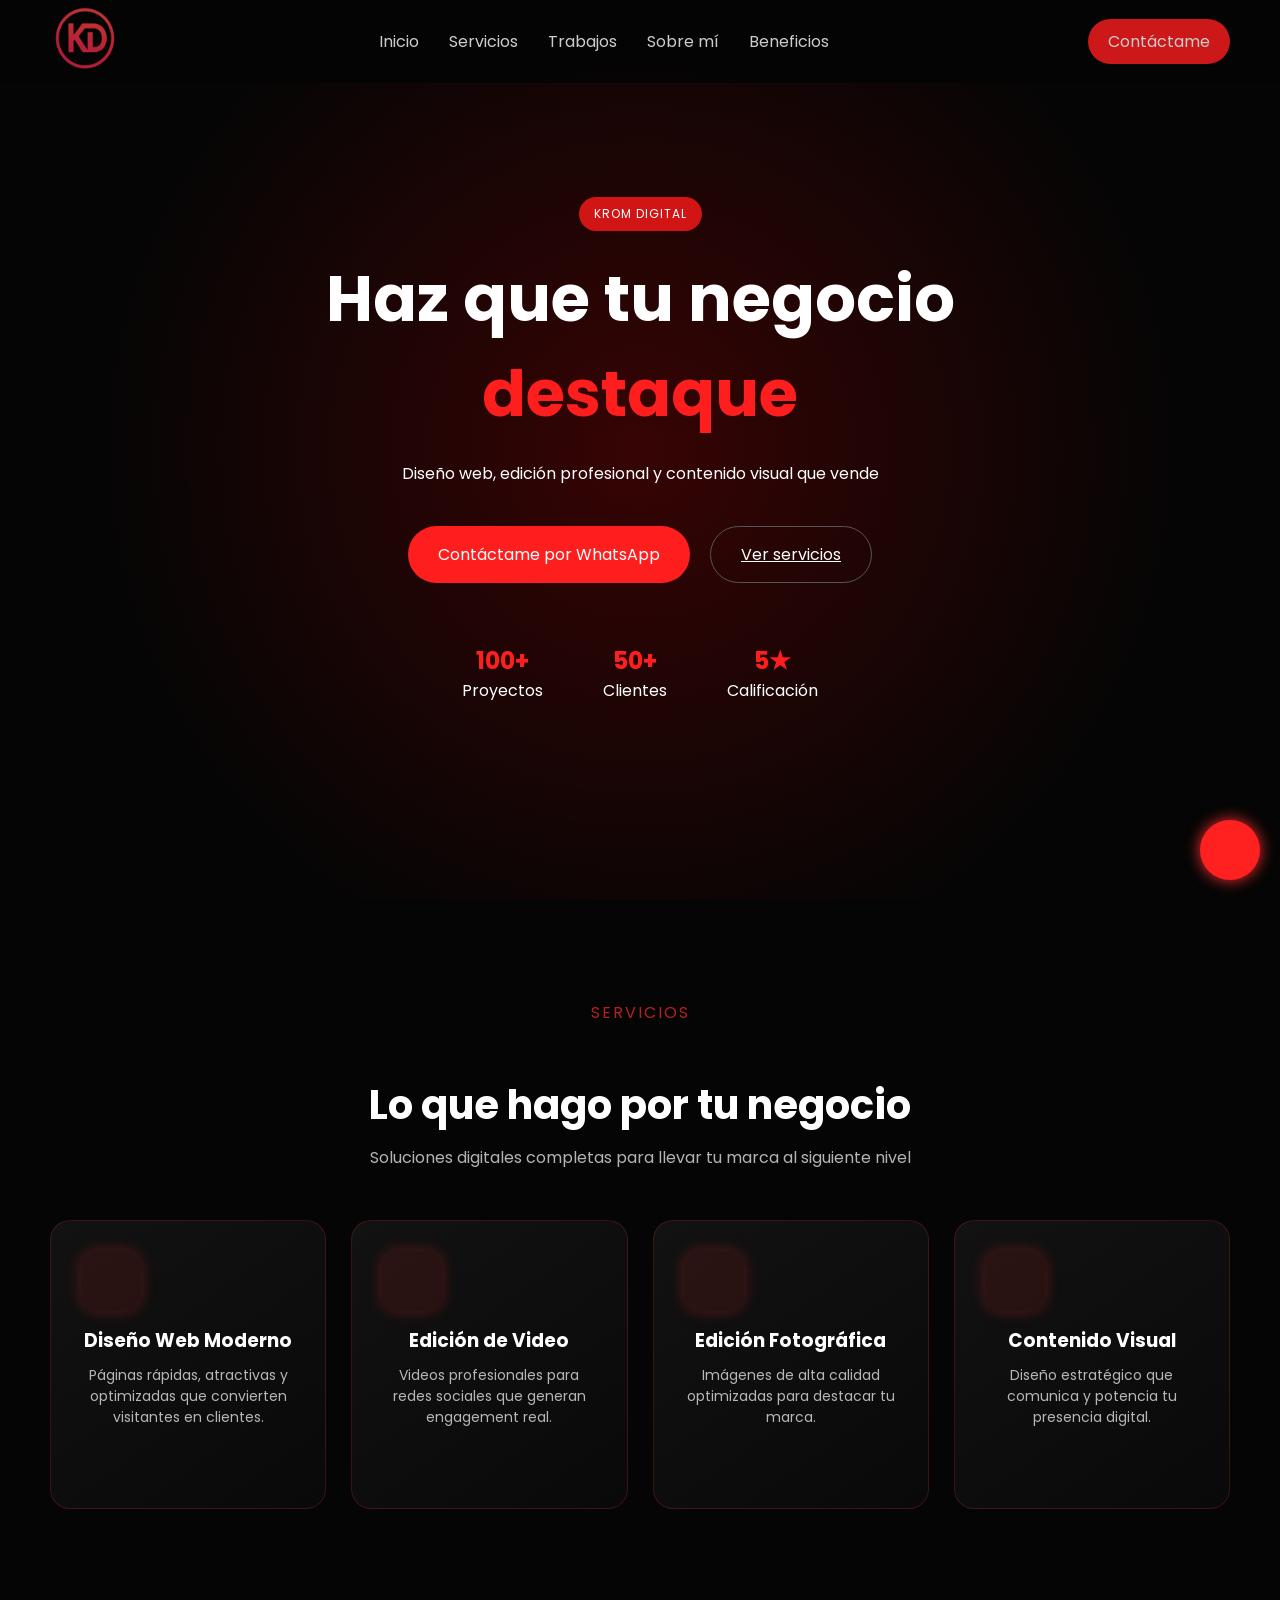
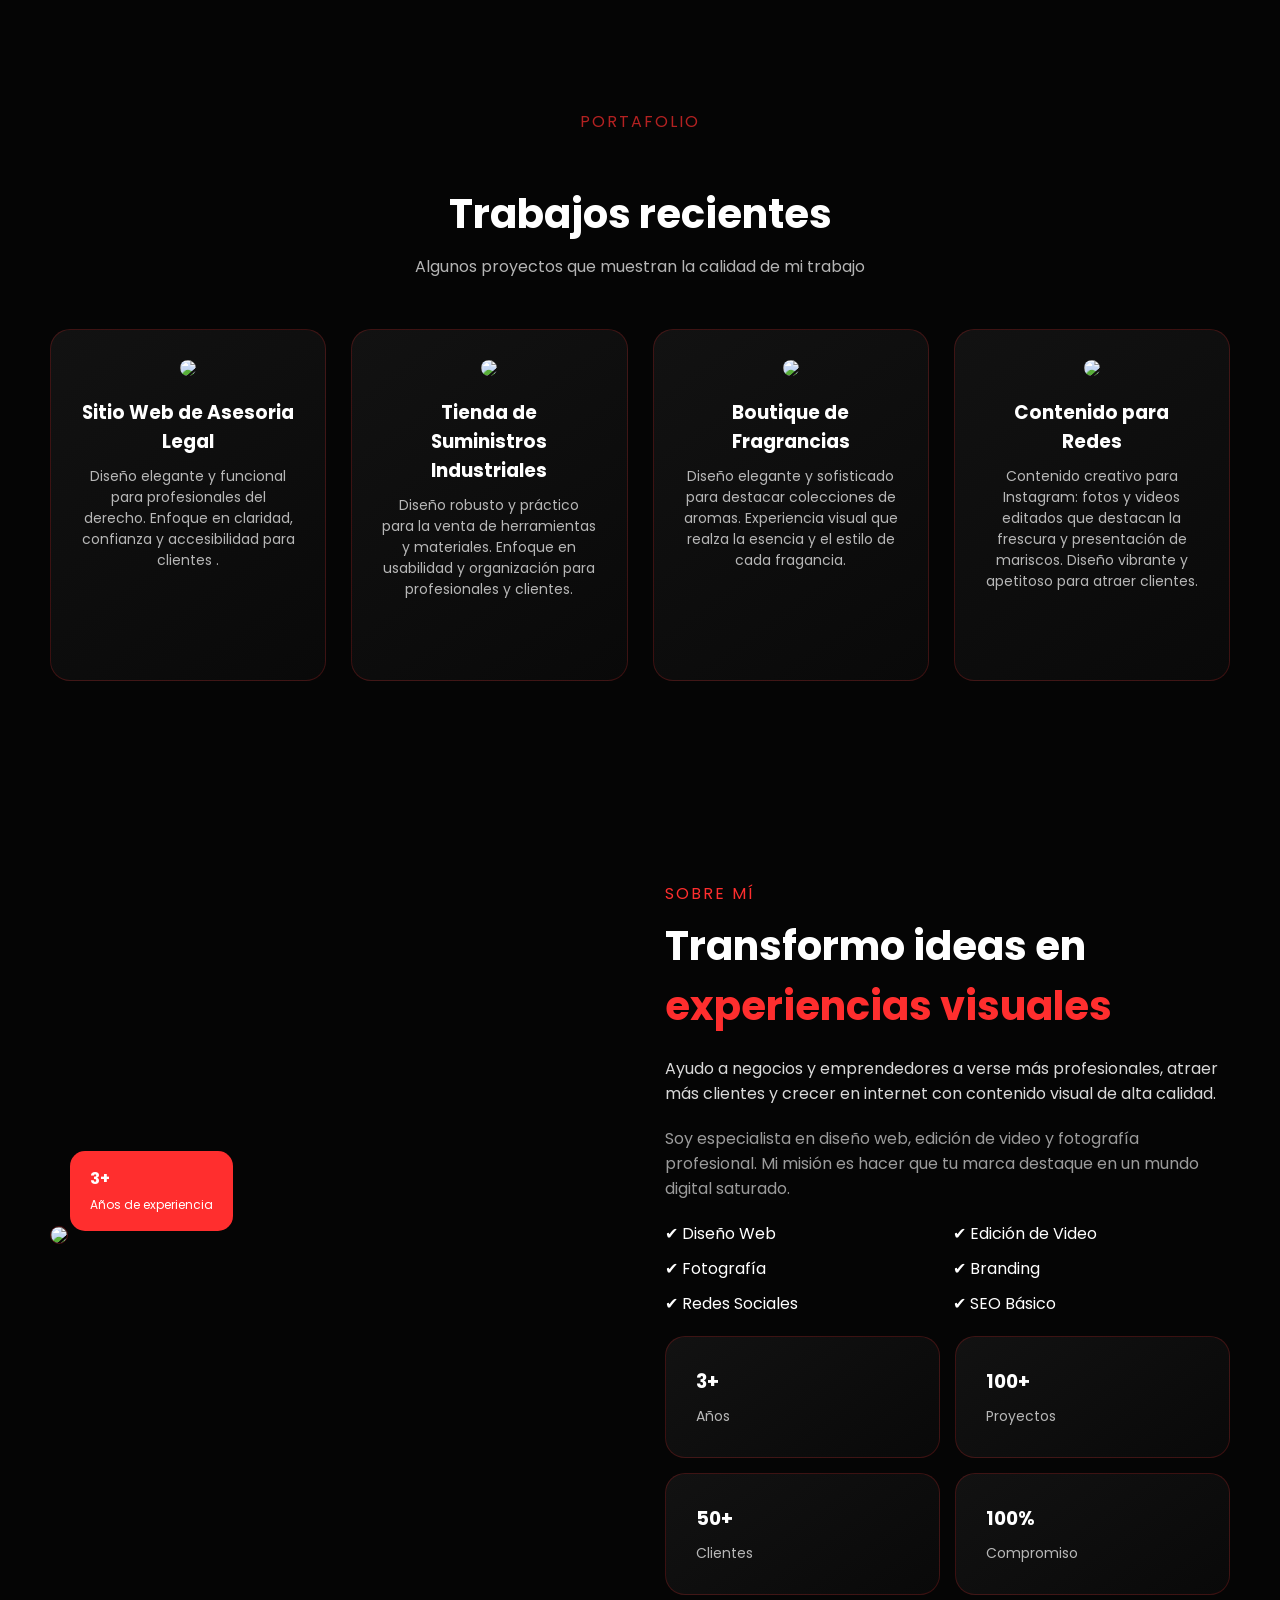
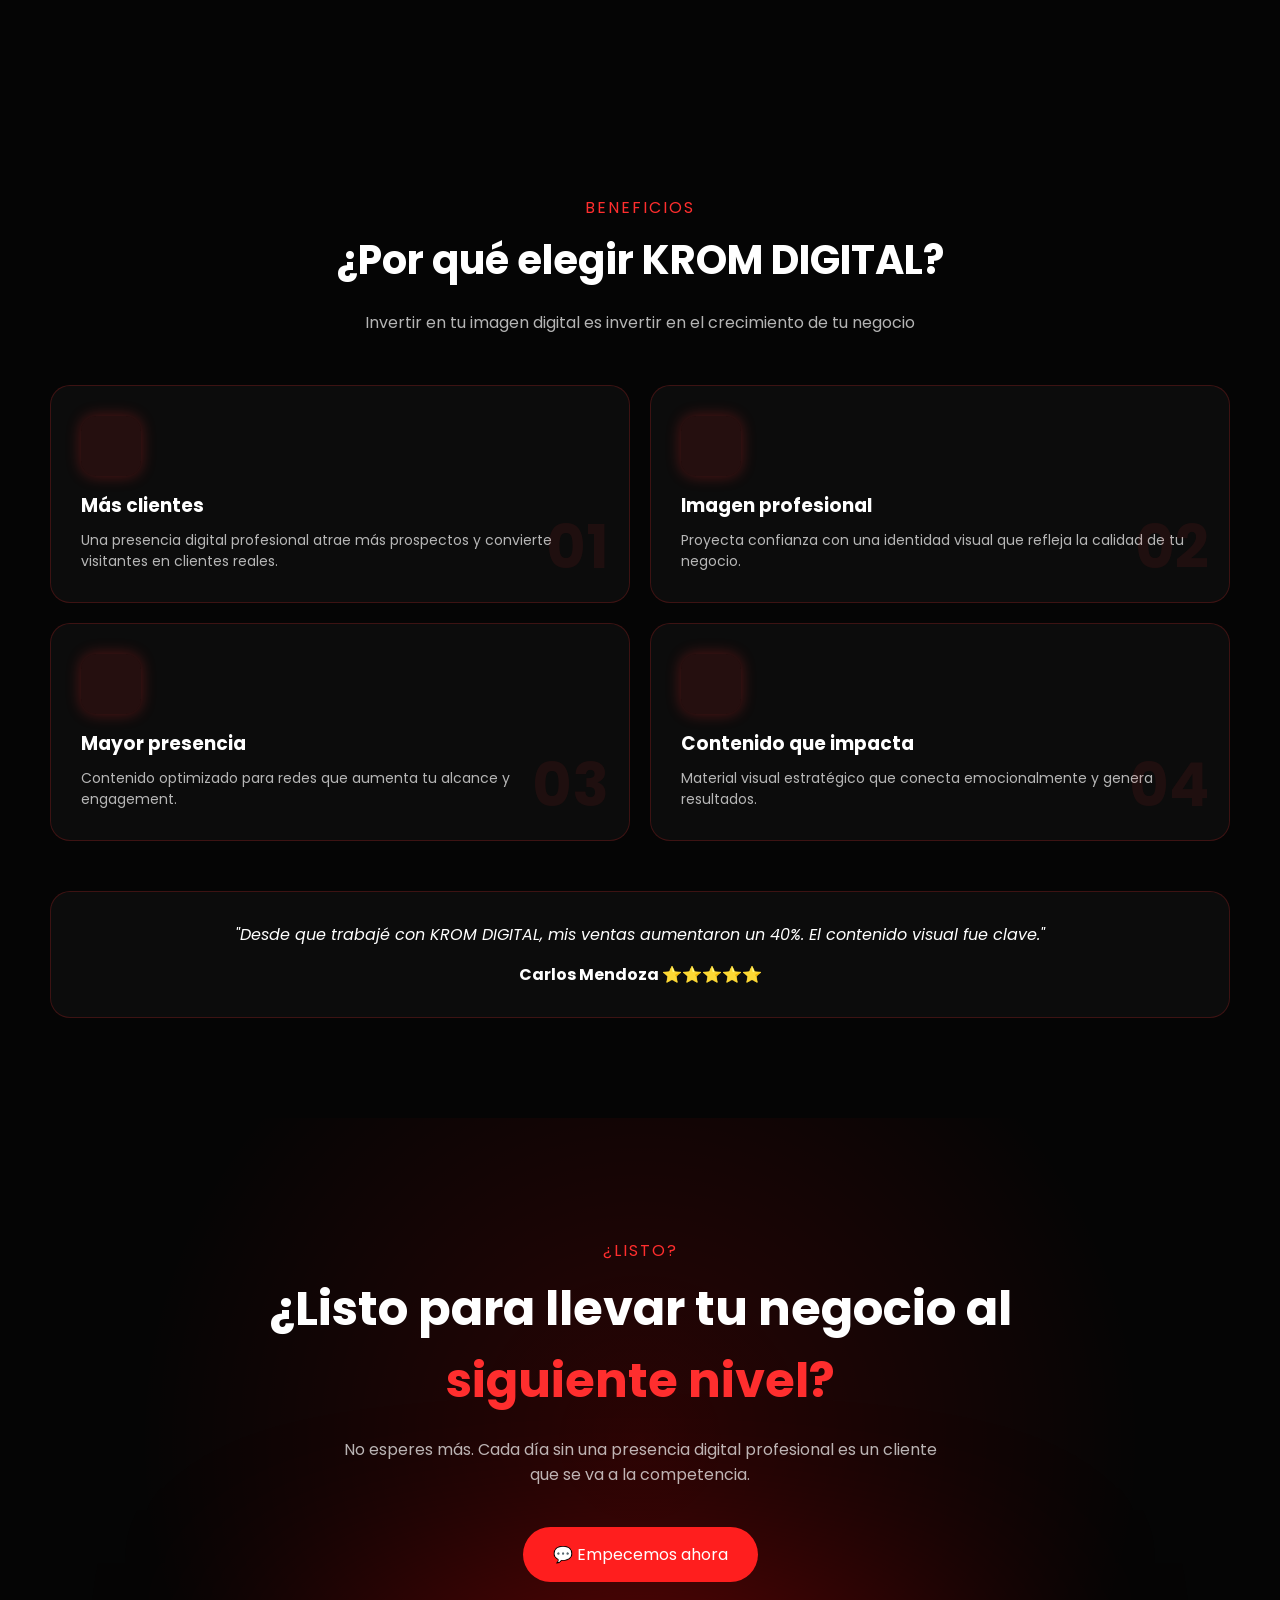
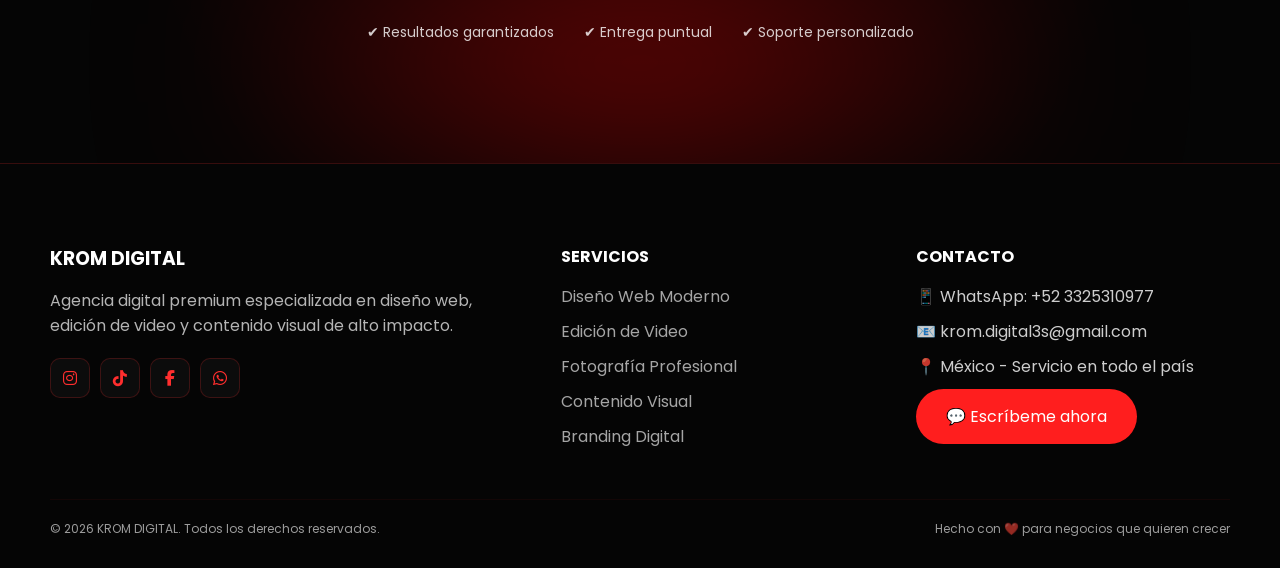
==== index.html @ bcfe8ec9 "lo que hiciste" ====
<!DOCTYPE html>
<html lang="es">
<head>
<meta charset="UTF-8">
<meta name="viewport" content="width=device-width, initial-scale=1.0">
<title>KROM DIGITAL</title>
<link rel="icon" href="logo.png" type="image/png">
<link href="https://fonts.googleapis.com/css2?family=Poppins:wght@300;400;600;800&display=swap" rel="stylesheet">
<link rel="stylesheet" href="https://cdnjs.cloudflare.com/ajax/libs/font-awesome/6.5.0/css/all.min.css">
<script src="https://unpkg.com/lucide@latest"></script>
<style>
*{
  margin:0;
  padding:0;
  box-sizing:border-box;
  font-family:'Poppins', sans-serif;
}
body{
  background:#050505;
  color:white;
  overflow-x:hidden;
}

/* NAV */
nav{
  display:flex;
  justify-content:space-between;
  align-items:center;
  padding:3px 50px;
}
nav ul{
  display:flex;
  gap:30px;
  list-style:none;
}
nav a{
  text-decoration:none;
  color:white;
  opacity:0.8;
}
nav a:hover{
  opacity:1;
}

.btn{
  background:#ff1e1e;
  padding:10px 20px;
  border-radius:30px;
  color:white;
}

/* HERO */
.logo {
  width: 70px; /* ajusta tamaño */
  height: auto;
  cursor: pointer;
}
.logo:hover {
  transform: scale(1.05);
  transition: 0.3s;
}
.hero{
  height:100vh;
  display:flex;
  flex-direction:column;
  justify-content:center;
  align-items:center;
  text-align:center;
  position:relative;
  overflow:hidden;
}

.hero::before{
  content:"";
  position:absolute;
  width:120%;
  height:120%;
  background:url('https://encrypted-tbn0.gstatic.com/images?q=tbn:ANd9GcQ8AW2zJNDBv7xB-RtEjv9f8cHEnJ8bmQPzjg&s') center/cover;
  opacity:0.15;
  z-index:-2;
}

.hero::after{
  content:"";
  position:absolute;
  width:100%;
  height:100%;
  background:radial-gradient(circle at center, rgba(255,0,0,0.2), transparent 70%);
  z-index:-1;
}

.badge{
  background:#d11414;
  padding:8px 15px;
  border-radius:20px;
  margin-bottom:20px;
  font-size:12px;
  letter-spacing:1px;
}

h1{
  font-size:4rem;
  max-width:900px;
}

h1 span{
  color:#ff1e1e;
}

.subtitle{
  margin:20px 0;
  opacity:0.8;
}

.buttons{
  display:flex;
  gap:20px;
  margin-top:20px;
}

.btn-main{
  background:#ff1e1e;
  padding:15px 30px;
  border-radius:40px;
  border:none;
  color:white;
  cursor:pointer;
  font-size:16px;
  transition:0.3s;
}

.btn-main:hover{
  transform:scale(1.05);
  box-shadow:0 0 20px #ff1e1e;
}

.btn-outline{
  padding:15px 30px;
  border-radius:40px;
  border:1px solid #555;
  background:transparent;
  color:white;
}

/* STATS */
.stats{
  display:flex;
  gap:60px;
  margin-top:60px;
}

.stat h2{
  color:#ff1e1e;
}

/* FLOAT BUTTON */
.whatsapp{
  position:fixed;
  bottom:20px;
  right:20px;
  background:#ff1e1e;
  width:60px;
  height:60px;
  border-radius:50%;
  display:flex;
  justify-content:center;
  align-items:center;
  font-size:24px;
  cursor:pointer;
  box-shadow:0 0 15px #ff2e2e;
}

/* ANIMATION */
.fade{
  opacity:0;
  transform:translateY(30px);
  transition:1s;
}

.fade.show{
  opacity:1;
  transform:translateY(0);
}



/* SERVICES */
.services{
  padding:100px 50px;
  text-align:center;
}

.services h2{
  font-size:2.5rem;
  margin-bottom:10px;
}

.services p{
  opacity:0.7;
  margin-bottom:50px;
}

.cards{
  display:grid;
  grid-template-columns:repeat(auto-fit, minmax(250px,1fr));
  gap:25px;
}

.card{
  background:linear-gradient(145deg, rgba(20,20,20,0.9), rgba(10,10,10,0.9));
  padding:30px;
  border-radius:20px;
  border:1px solid rgba(255,46,46,0.2);
  position:relative;
  overflow:hidden;
  transition:0.4s;
}

.card::before{
  content:"";
  position:absolute;
  top:-50%;
  left:-50%;
  width:200%;
  height:200%;
  background:radial-gradient(circle, rgba(255,46,46,0.25), transparent 60%);
  transform:rotate(25deg);
  opacity:0;
  transition:0.5s;
}

.card:hover::before{
  opacity:1;
}

.card:hover{
  transform:translateY(-12px) scale(1.02);
  border-color:#ff2e2e;
  box-shadow:0 0 40px rgba(255,46,46,0.4);
}

.icon{
  font-size:30px;
  margin-bottom:15px;
  color:#ff2e2e;
  background:rgba(255,46,46,0.1);
  width:60px;
  height:60px;
  display:flex;
  align-items:center;
  justify-content:center;
  border-radius:15px;
  box-shadow:0 0 15px rgba(255,46,46,0.3);
}

.card h3{
  margin-bottom:10px;
}

.card p{
  font-size:14px;
  opacity:0.7;
}

.card:hover{
  transform:translateY(-10px);
  border-color:#ff2e2e;
  box-shadow:0 0 25px rgba(255,46,46,0.3);
}

.icon{
  font-size:30px;
  margin-bottom:15px;
  color:#ff2e2e;
}

.card h3{
  margin-bottom:10px;
}

.card p{
  font-size:14px;
  opacity:0.7;
}



/* ABOUT FIX */
.about{
  padding:100px 50px;
}

.about-container{
  display:grid;
  grid-template-columns:1fr 1fr;
  gap:50px;
  align-items:center;
}

.about-img{
  position:relative;
}

.about-img img{
  width:100%;
  border-radius:20px;
  border:1px solid rgba(255,46,46,0.3);
}

.about-badge{
  position:absolute;
  bottom:20px;
  left:20px;
  background:#ff2e2e;
  padding:15px 20px;
  border-radius:15px;
  font-weight:bold;
}

.about-badge span{
  font-size:12px;
  font-weight:normal;
}

.about-text h2{
  font-size:2.5rem;
}

.about-text h2 span{
  color:#ff2e2e;
}

.tag{
  color:#ff2e2e;
  letter-spacing:2px;
  margin-bottom:10px;
}

.desc{
  margin:20px 0;
  opacity:0.85;
}

.light{
  opacity:0.6;
}

.list{
  display:grid;
  grid-template-columns:1fr 1fr;
  gap:10px;
  margin:20px 0;
}

.about-stats{
  display:grid;
  grid-template-columns:1fr 1fr;
  gap:15px;
  margin-top:20px;
}

/* RESPONSIVE */
@media(max-width:900px){
  .about-container{
    grid-template-columns:1fr;
  }
}



/* BENEFITS */
.benefits{
  padding:100px 50px;
  text-align:center;
}

.benefits h2{
  font-size:2.5rem;
  margin:10px 0;
}

.benefits .subtitle{
  opacity:0.7;
  margin-bottom:50px;
}

.benefits-grid{
  display:grid;
  grid-template-columns:1fr 1fr;
  gap:20px;
}

.benefit-card{
  position:relative;
  background:#0c0c0c;
  padding:30px;
  border-radius:20px;
  border:1px solid rgba(255,46,46,0.2);
  text-align:left;
  overflow:hidden;
}

.benefit-card:hover{
  border-color:#ff2e2e;
  box-shadow:0 0 25px rgba(255,46,46,0.3);
}

.benefit-card .icon{
  margin-bottom:15px;
}

.benefit-card h3{
  margin-bottom:10px;
}

.benefit-card p{
  opacity:0.7;
  font-size:14px;
}

.number{
  position:absolute;
  right:20px;
  bottom:10px;
  font-size:60px;
  color:rgba(255,46,46,0.08);
  font-weight:bold;
}

.testimonial{
  margin-top:50px;
  padding:30px;
  border-radius:20px;
  background:#0c0c0c;
  border:1px solid rgba(255,46,46,0.2);
}

.testimonial p{
  font-style:italic;
  margin-bottom:15px;
}

/* RESPONSIVE */
@media(max-width:900px){
  .benefits-grid{
    grid-template-columns:1fr;
  }
}



/* CONTACT */
.contact{
  padding:100px 50px;
  text-align:center;
}

.contact h2{
  font-size:2.5rem;
  margin:10px 0;
}

.contact .subtitle{
  opacity:0.7;
  margin-bottom:40px;
}

.contact-box{
  max-width:600px;
  margin:auto;
  display:flex;
  flex-direction:column;
  gap:15px;
}

.contact-box input,
.contact-box textarea{
  padding:15px;
  border-radius:10px;
  border:1px solid rgba(255,46,46,0.2);
  background:#0c0c0c;
  color:white;
}

.contact-box textarea{
  min-height:120px;
}

.contact-box button{
  background:#ff2e2e;
  border:none;
  padding:15px;
  border-radius:30px;
  color:white;
  cursor:pointer;
  transition:0.3s;
}

.contact-box button:hover{
  box-shadow:0 0 20px #ff2e2e;
}



/* CTA CONTACT */
.cta{
  padding:120px 50px;
  text-align:center;
  position:relative;
  background:radial-gradient(circle at center, rgba(255,0,0,0.15), transparent 70%);
}

.cta h2{
  font-size:3rem;
  max-width:800px;
  margin:auto;
}

.cta h2 span{
  color:#ff2e2e;
}

.cta .subtitle{
  margin:20px auto 40px;
  max-width:600px;
  opacity:0.7;
}

.cta-features{
  display:flex;
  justify-content:center;
  gap:30px;
  margin-top:40px;
  font-size:14px;
  opacity:0.8;
}

/* glow fondo */
.cta::before{
  content:"";
  position:absolute;
  width:100%;
  height:200px;
  bottom:0;
  left:0;
  background:radial-gradient(circle, rgba(255,0,0,0.3), transparent 70%);
  filter:blur(80px);
  z-index:-1;
}

@media(max-width:700px){
  .cta h2{font-size:2rem;}
  .cta-features{flex-direction:column; gap:10px;}
}



/* FOOTER */
.footer{
  padding:80px 50px 30px;
  background:#050505;
  border-top:1px solid rgba(255,46,46,0.2);
}

.footer-container{
  display:grid;
  grid-template-columns:1.5fr 1fr 1fr;
  gap:40px;
}

.footer-col h3, .footer-col h4{
  margin-bottom:15px;
}

.footer-col p{
  opacity:0.7;
  margin-bottom:20px;
}

.footer-col ul{
  list-style:none;
  opacity:0.8;
}

.footer-col ul li{
  margin-bottom:10px;
}

.socials{
  display:flex;
  gap:10px;
}

.socials span{
  background:#0c0c0c;
  padding:10px;
  border-radius:10px;
  border:1px solid rgba(255,46,46,0.2);
  cursor:pointer;
}

.footer-bottom{
  margin-top:40px;
  padding-top:20px;
  border-top:1px solid rgba(255,46,46,0.1);
  display:flex;
  justify-content:space-between;
  font-size:12px;
  opacity:0.6;
}

@media(max-width:900px){
  .footer-container{
    grid-template-columns:1fr;
  }
  .footer-bottom{
    flex-direction:column;
    gap:10px;
    text-align:center;
  }
}

html {
  scroll-behavior: smooth;
}

nav {
  position: fixed;
  top: 0;
  left: 0;
  width: 100%;
  z-index: 1000;
  background: rgba(5,5,5,0.9);
  backdrop-filter: blur(10px);
}

.icon svg {
  width: 28px;
  height: 28px;
  stroke: #ff2e2e;
}

.whatsapp {
  position: fixed;
  bottom: 20px;
  right: 20px;
  background: #ff2020;
  width: 60px;
  height: 60px;
  border-radius: 50%;
  display: flex;
  justify-content: center;
  align-items: center;
  cursor: pointer;

  /* 🔥 animación */
  animation: pulse 2s infinite;
}

/* ICONO */
.whatsapp svg {
  width: 28px;
  height: 28px;
  stroke: white;
}

/* 🔥 EFECTO PULSO */
@keyframes pulse {
  0% {
    box-shadow: 0 0 0 0 rgba(255, 46, 46, 0.7);
  }
  70% {
    box-shadow: 0 0 0 20px rgba(255, 46, 46, 0);
  }
  100% {
    box-shadow: 0 0 0 0 rgba(255, 46, 46, 0);
  }
}

.socials {
  display: flex;
  gap: 10px;
  margin-top: 15px;
}

.socials a {
    text-decoration: none;   /* ❌ quita la línea */
  color: #ff2e2e;          /* 🔴 color rojo base */
  width: 40px;
  height: 40px;
  display: flex;
  align-items: center;
  justify-content: center;
  background: #0c0c0c;
  border-radius: 10px;
  border: 1px solid rgba(255,46,46,0.2);
  transition: 0.3s;
}

.socials a:hover {
  border-color: #ff2e2e;
  box-shadow: 0 0 15px rgba(255,46,46,0.4);
  transform: translateY(-3px);
}

.socials svg {
  width: 20px;
  height: 20px;
  stroke: #ff2e2e;
}

.socials a:hover svg {
  stroke: #ff2e2e;
  transform: scale(1.1);
}

.socials img {
  width: 20px;
  height: 20px;
  filter: brightness(0) saturate(100%) invert(22%) sepia(94%) saturate(3000%) hue-rotate(345deg) brightness(95%) contrast(105%);
}

.socials a:hover .fa-instagram { color: #E1306C; }
.socials a:hover .fa-tiktok { color: #ffe0e0; }
.socials a:hover .fa-facebook-f {color: #1877F2;}
.socials a:hover .fa-whatsapp { color: #25D366; }

.footer-col ul li a {
  text-decoration: none;
  color: white;
  opacity: 0.8;
  transition: 0.3s;
}

.footer-col ul li a:hover {
  opacity: 1;
  color: #ff2e2e;
}

@media (max-width: 768px) {

  nav {
    padding: 10px 20px; /* 🔥 menos espacio */
  }

  nav ul {
    gap: 15px; /* menos separación */
  }

  .logo {
    height: 30px; /* logo más pequeño */
  }

}

/* BOTÓN ☰ */
.menu-toggle {
  display: none;
  font-size: 28px;
  cursor: pointer;
}

/* MODO MÓVIL */
@media (max-width: 768px) {

  .menu-toggle {
    display: block;
  }

  nav {
    padding: 10px 20px;
  }

  nav ul {
    position: absolute;
    top: 70px;
    left: 0;
    width: 100%;
    background: #050505;
    flex-direction: column;
    align-items: center;
    gap: 20px;
    padding: 20px 0;

    /* oculto por defecto */
    display: none;
  }

  nav ul.active {
    display: flex;
  }

}
</style>
</head>
<body>

<nav>
  <a href="#inicio">
  <img src="logo.png" alt="Logo" class="logo"></a>

<!-- BOTÓN MENÚ (☰) -->
  <div class="menu-toggle">☰</div>

<!-- MENÚ -->
  <ul>
    <li><a href="#inicio">Inicio</a></li>
    <li><a href="#servicios">Servicios</a></li>
    <li><a href="#portafolio">Trabajos</a></li>
    <li><a href="#sobre">Sobre mí</a></li>
    <li><a href="#beneficios">Beneficios</a></li>
  </ul>
  <a class="btn" href="#contacto">Contáctame</a>
</nav>

<section id="inicio" class="hero">
  <div class="badge fade">KROM DIGITAL</div>
  <h1 class="fade">Haz que tu negocio <span>destaque </span></h1>
  <p class="subtitle fade">Diseño web, edición profesional y contenido visual que vende</p>

  <div class="buttons fade">
    <button class="btn-main" onclick="goWhats()">Contáctame por WhatsApp</button>
    <a href="#servicios" class="btn-outline">Ver servicios</a>
  </div>

  <div class="stats fade">
    <div class="stat">
      <h2>100+</h2>
      <p>Proyectos</p>
    </div>
    <div class="stat">
      <h2>50+</h2>
      <p>Clientes</p>
    </div>
    <div class="stat">
      <h2>5★</h2>
      <p>Calificación</p>
    </div>
  </div>
</section>

<section id="servicios" class="services">
  <p style="color:#ff2e2e; letter-spacing:2px;">SERVICIOS</p>
  <h2>Lo que hago por tu negocio</h2>
  <p>Soluciones digitales completas para llevar tu marca al siguiente nivel</p>

  <div class="cards">
    <div class="card fade">
      <div class="icon">
        <i data-lucide="monitor"></i>
    </div>
      <h3>Diseño Web Moderno</h3>
      <p>Páginas rápidas, atractivas y optimizadas que convierten visitantes en clientes.</p>
    </div>

    <div class="card fade">
      <div class="icon">
  <i data-lucide="video"></i>
</div>
      <h3>Edición de Video</h3>
      <p>Videos profesionales para redes sociales que generan engagement real.</p>
    </div>

    <div class="card fade">
      <div class="icon">
  <i data-lucide="camera"></i>
</div>
      <h3>Edición Fotográfica</h3>
      <p>Imágenes de alta calidad optimizadas para destacar tu marca.</p>
    </div>

    <div class="card fade">
      <div class="icon">
  <i data-lucide="palette"></i>
</div>
      <h3>Contenido Visual</h3>
      <p>Diseño estratégico que comunica y potencia tu presencia digital.</p>
    </div>
  </div>
</section>

<!-- PORTFOLIO -->
<section id="portafolio" class="services">
  <p style="color:#ff2e2e; letter-spacing:2px;">PORTAFOLIO</p>
  <h2>Trabajos recientes</h2>
  <p>Algunos proyectos que muestran la calidad de mi trabajo</p>

  <div class="cards">
    <div class="card fade" onclick="goProject('https://lescharlie.github.io/asesoria-legal/')">
      <img src="https://negociosyempresa.com/wp-content/uploads/2023/05/Estrategias-Para-Acelerar-el-Crecimiento-de-tu-Asesoria-Legal.jpg" style="width:100%; border-radius:10px; margin-bottom:15px;">
      <h3>Sitio Web de Asesoria Legal</h3>
      <p>Diseño elegante y funcional para profesionales del derecho. Enfoque en claridad, confianza y accesibilidad para clientes .</p>
    </div>

    <div class="card fade" onclick="goProject('https://lescharlie.github.io/ferreteria-central/')">
      <img src="https://maluma.com.co/wp-content/uploads/2025/07/ferreteria-1.webp" style="width:100%; border-radius:10px; margin-bottom:15px;">
      <h3>Tienda de Suministros Industriales</h3>
      <p>Diseño robusto y práctico para la venta de herramientas y materiales. Enfoque en usabilidad y organización para profesionales y clientes.</p>
    </div>

    <div class="card fade" onclick="goProject('https://lescharlie.github.io/essenza-perfumeria/')">
      <img src="https://media.timeout.com/images/106214739/image.jpg" style="width:100%; border-radius:10px; margin-bottom:15px;">
      <h3>Boutique de Fragrancias</h3>
      <p>Diseño elegante y sofisticado para destacar colecciones de aromas. Experiencia visual que realza la esencia y el estilo de cada fragancia.</p>
    </div>

    <div class="card fade" onclick="goProject('https://www.instagram.com/la_palapa_marisquera/')">
      <img src="https://img.freepik.com/foto-gratis/gente-que-crea-contenido-comida-cargar-internet-amantes-comida_23-2151461665.jpg?semt=ais_incoming&w=740&q=80" style="width:100%; border-radius:10px; margin-bottom:15px;">
      <h3>Contenido para Redes</h3>
      <p>Contenido creativo para Instagram: fotos y videos editados que destacan la frescura y presentación de mariscos. Diseño vibrante y apetitoso para atraer clientes.</p>
    </div>
  </div>
</section>

<!-- ABOUT -->
<section id="sobre" class="about">
  <div class="about-container">

    <div class="about-img">
      <img src="https://images.unsplash.com/photo-1519389950473-47ba0277781c">
      <div class="about-badge">
        3+<br><span>Años de experiencia</span>
      </div>
    </div>

    <div class="about-text">
      <p class="tag">SOBRE MÍ</p>
      <h2>Transformo ideas en <span>experiencias visuales</span></h2>

      <p class="desc">
        Ayudo a negocios y emprendedores a verse más profesionales, atraer más clientes y crecer en internet con contenido visual de alta calidad.
      </p>

      <p class="desc light">
        Soy especialista en diseño web, edición de video y fotografía profesional. Mi misión es hacer que tu marca destaque en un mundo digital saturado.
      </p>

      <div class="list">
        <p>✔ Diseño Web</p>
        <p>✔ Edición de Video</p>
        <p>✔ Fotografía</p>
        <p>✔ Branding</p>
        <p>✔ Redes Sociales</p>
        <p>✔ SEO Básico</p>
      </div>

      <div class="about-stats">
        <div class="card"><h3>3+</h3><p>Años</p></div>
        <div class="card"><h3>100+</h3><p>Proyectos</p></div>
        <div class="card"><h3>50+</h3><p>Clientes</p></div>
        <div class="card"><h3>100%</h3><p>Compromiso</p></div>
      </div>

    </div>

  </div>
</section>

<!-- BENEFITS -->
<section id="beneficios" class="benefits">
  <p class="tag">BENEFICIOS</p>
  <h2>¿Por qué elegir KROM DIGITAL?</h2>
  <p class="subtitle">Invertir en tu imagen digital es invertir en el crecimiento de tu negocio</p>

  <div class="benefits-grid">

    <div class="benefit-card">
      <div class="icon"><i data-lucide="users"></i></div>
      <h3>Más clientes</h3>
      <p>Una presencia digital profesional atrae más prospectos y convierte visitantes en clientes reales.</p>
      <span class="number">01</span>
    </div>

    <div class="benefit-card">
      <div class="icon"><i data-lucide="award"></i></div>
      <h3>Imagen profesional</h3>
      <p>Proyecta confianza con una identidad visual que refleja la calidad de tu negocio.</p>
      <span class="number">02</span>
    </div>

    <div class="benefit-card">
      <div class="icon"><i data-lucide="globe"></i></div>
      <h3>Mayor presencia</h3>
      <p>Contenido optimizado para redes que aumenta tu alcance y engagement.</p>
      <span class="number">03</span>
    </div>

    <div class="benefit-card">
      <div class="icon"><i data-lucide="zap"></i></div>
      <h3>Contenido que impacta</h3>
      <p>Material visual estratégico que conecta emocionalmente y genera resultados.</p>
      <span class="number">04</span>
    </div>

  </div>

  <div class="testimonial">
    <p>"Desde que trabajé con KROM DIGITAL, mis ventas aumentaron un 40%. El contenido visual fue clave."</p>
    <h4>Carlos Mendoza ⭐⭐⭐⭐⭐</h4>
  </div>

</section>

<!-- CTA CONTACT -->
<section id="contacto" class="cta">
  <p class="tag">¿LISTO?</p>
  <h2>¿Listo para llevar tu negocio al <span>siguiente nivel?</span></h2>
  <p class="subtitle">No esperes más. Cada día sin una presencia digital profesional es un cliente que se va a la competencia.</p>

  <button class="btn-main" onclick="goWhats()">💬 Empecemos ahora</button>

  <div class="cta-features">
    <p>✔ Resultados garantizados</p>
    <p>✔ Entrega puntual</p>
    <p>✔ Soporte personalizado</p>
  </div>
</section>

<div class="whatsapp" onclick="goWhats()">
  <i data-lucide="phone"></i>
</div>

<script>

function goWhats(){
  window.open("https://wa.me/523325310977", "_blank");
}

// ANIMACIONES
const faders = document.querySelectorAll('.fade');

const appearOptions = {
  threshold:0.3
};

const appearOnScroll = new IntersectionObserver(function(entries, observer){
  entries.forEach(entry =>{
    if(!entry.isIntersecting) return;
    entry.target.classList.add('show');
    observer.unobserve(entry.target);
  });
}, appearOptions);

faders.forEach(fader =>{
  appearOnScroll.observe(fader);
});

function goProject(url){
  window.open(url, "_blank");
}

// MENÚ MÓVIL
const toggle = document.querySelector(".menu-toggle");
const menu = document.querySelector("nav ul");

toggle.addEventListener("click", () => {
  menu.classList.toggle("active");
});

document.querySelectorAll("nav ul li a").forEach(link => {
  link.addEventListener("click", () => {
    menu.classList.remove("active");
  });
});


</script>



<!-- FOOTER -->
<footer class="footer">
  <div class="footer-container">

    <div class="footer-col">
      <h3>KROM DIGITAL</h3>
      <p>Agencia digital premium especializada en diseño web, edición de video y contenido visual de alto impacto.</p>

      <div class="socials">
        <a href="https://www.instagram.com/krom_digital_/" target="_blank"><i class="fab fa-instagram"></i></a>
        <a href="https://www.tiktok.com/@krom.digital?is_from_webapp=1&sender_device=pc" target="_blank"><i class="fab fa-tiktok"></i></a>
        <a href="https://www.facebook.com/share/1AtZcjSvih/" target="_blank"><i class="fab fa-facebook-f"></i></a>
        <a href="https://wa.me/523325310977" target="_blank"><i class="fab fa-whatsapp"></i></a>
      </div>
    </div>

    <div class="footer-col">
      <h4>SERVICIOS</h4>
      <ul>
  <li><a href="#servicios">Diseño Web Moderno</a></li>
  <li><a href="#servicios">Edición de Video</a></li>
  <li><a href="#servicios">Fotografía Profesional</a></li>
  <li><a href="#servicios">Contenido Visual</a></li>
  <li><a href="#servicios">Branding Digital</a></li>
</ul>
    </div>

    <div class="footer-col">
      <h4>CONTACTO</h4>
      <ul>
        <li>📱 WhatsApp: +52 3325310977</li>
        <li>📧 krom.digital3s@gmail.com</li>
        <li>📍 México - Servicio en todo el país</li>
      </ul>
      <button class="btn-main" onclick="goWhats()">💬 Escríbeme ahora</button>
    </div>

  </div>

  <div class="footer-bottom">
    <p>© 2026 KROM DIGITAL. Todos los derechos reservados.</p>
    <p>Hecho con ❤️ para negocios que quieren crecer</p>
  </div>
</footer>

<script>
  lucide.createIcons();
</script>

</body>
</html>
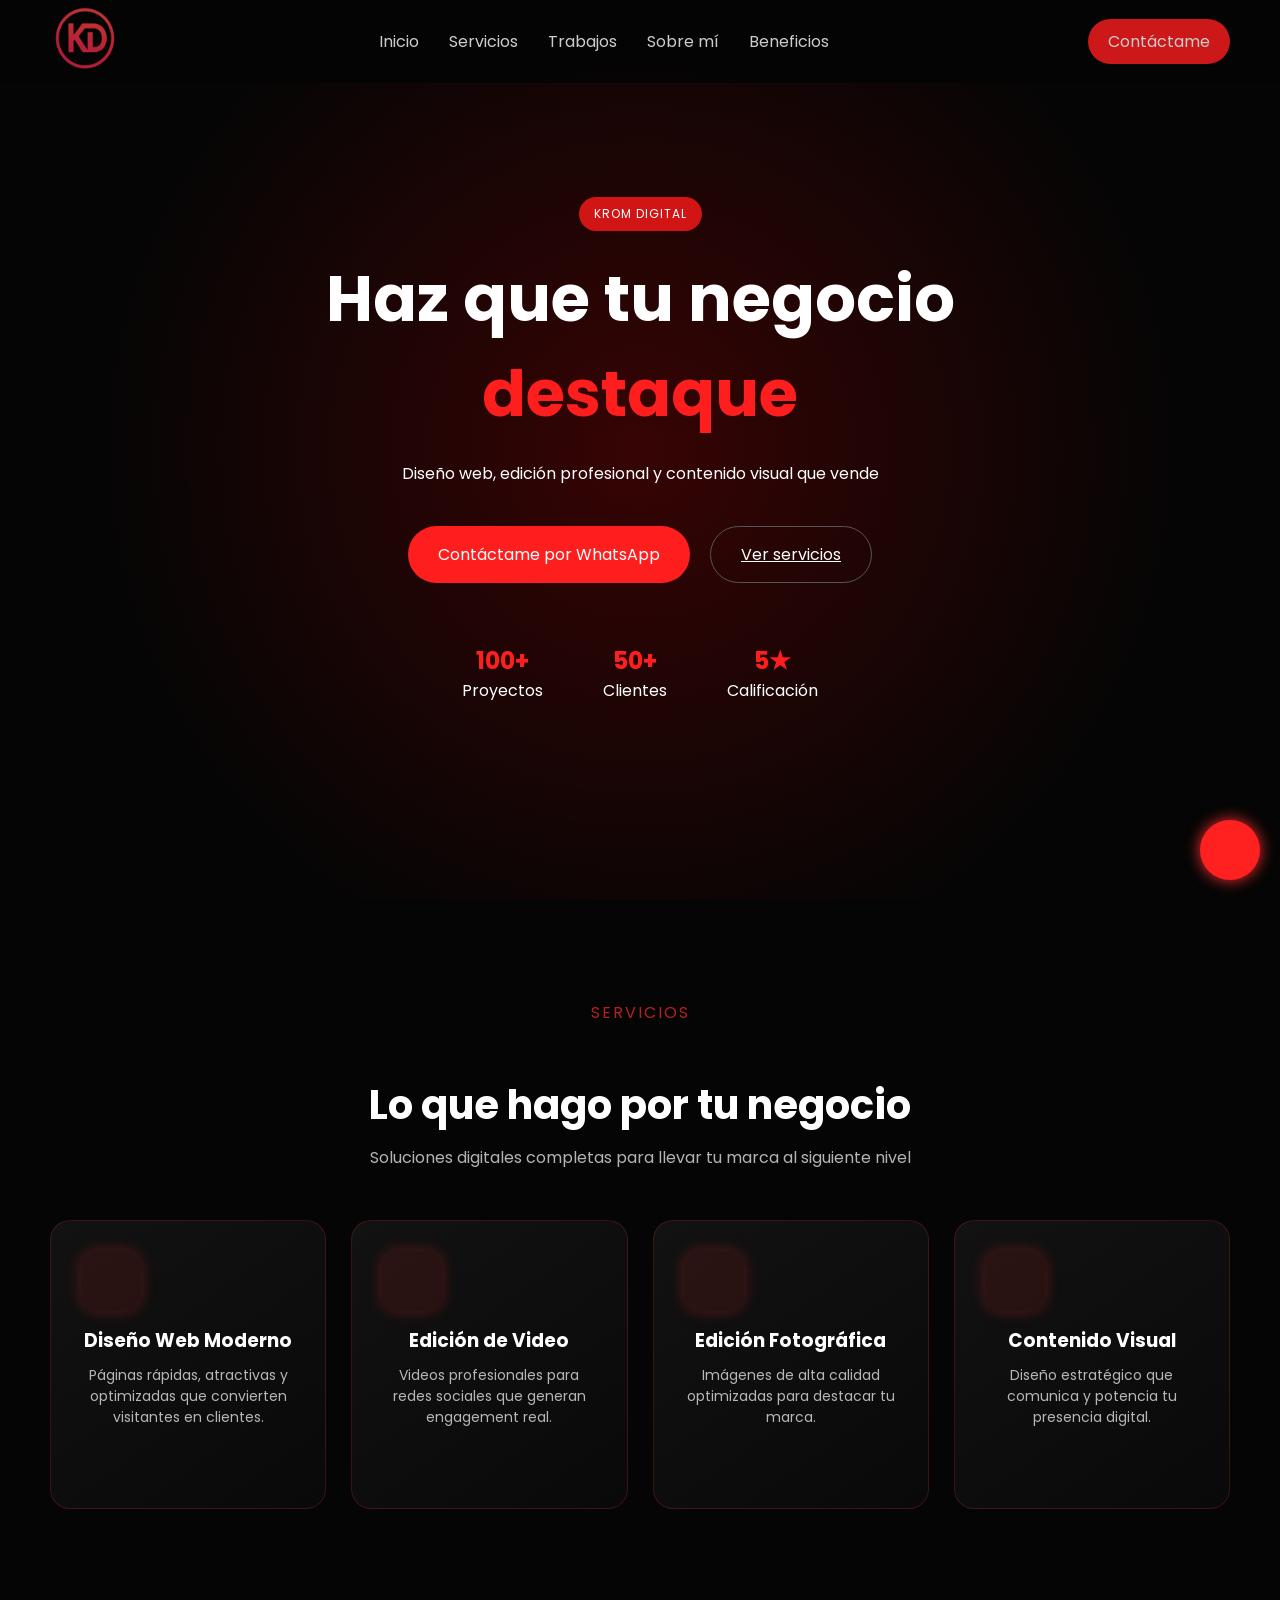
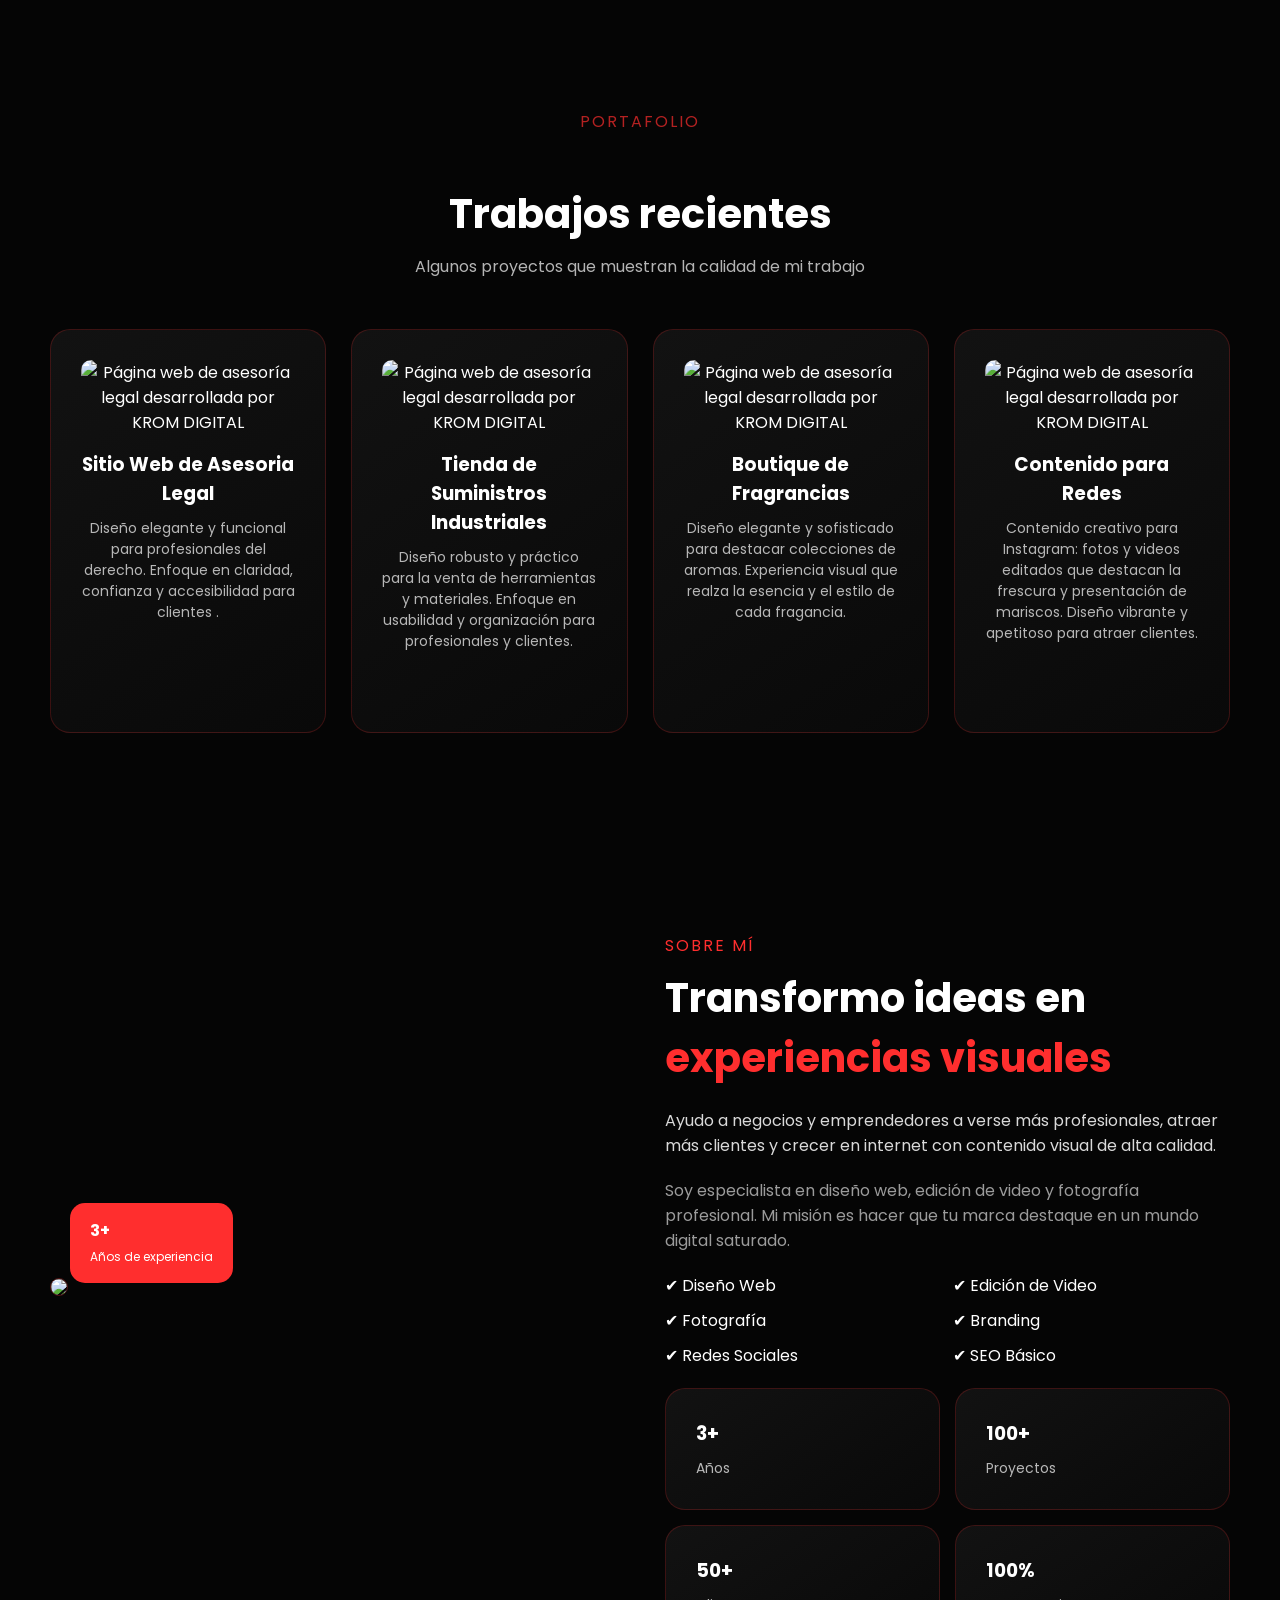
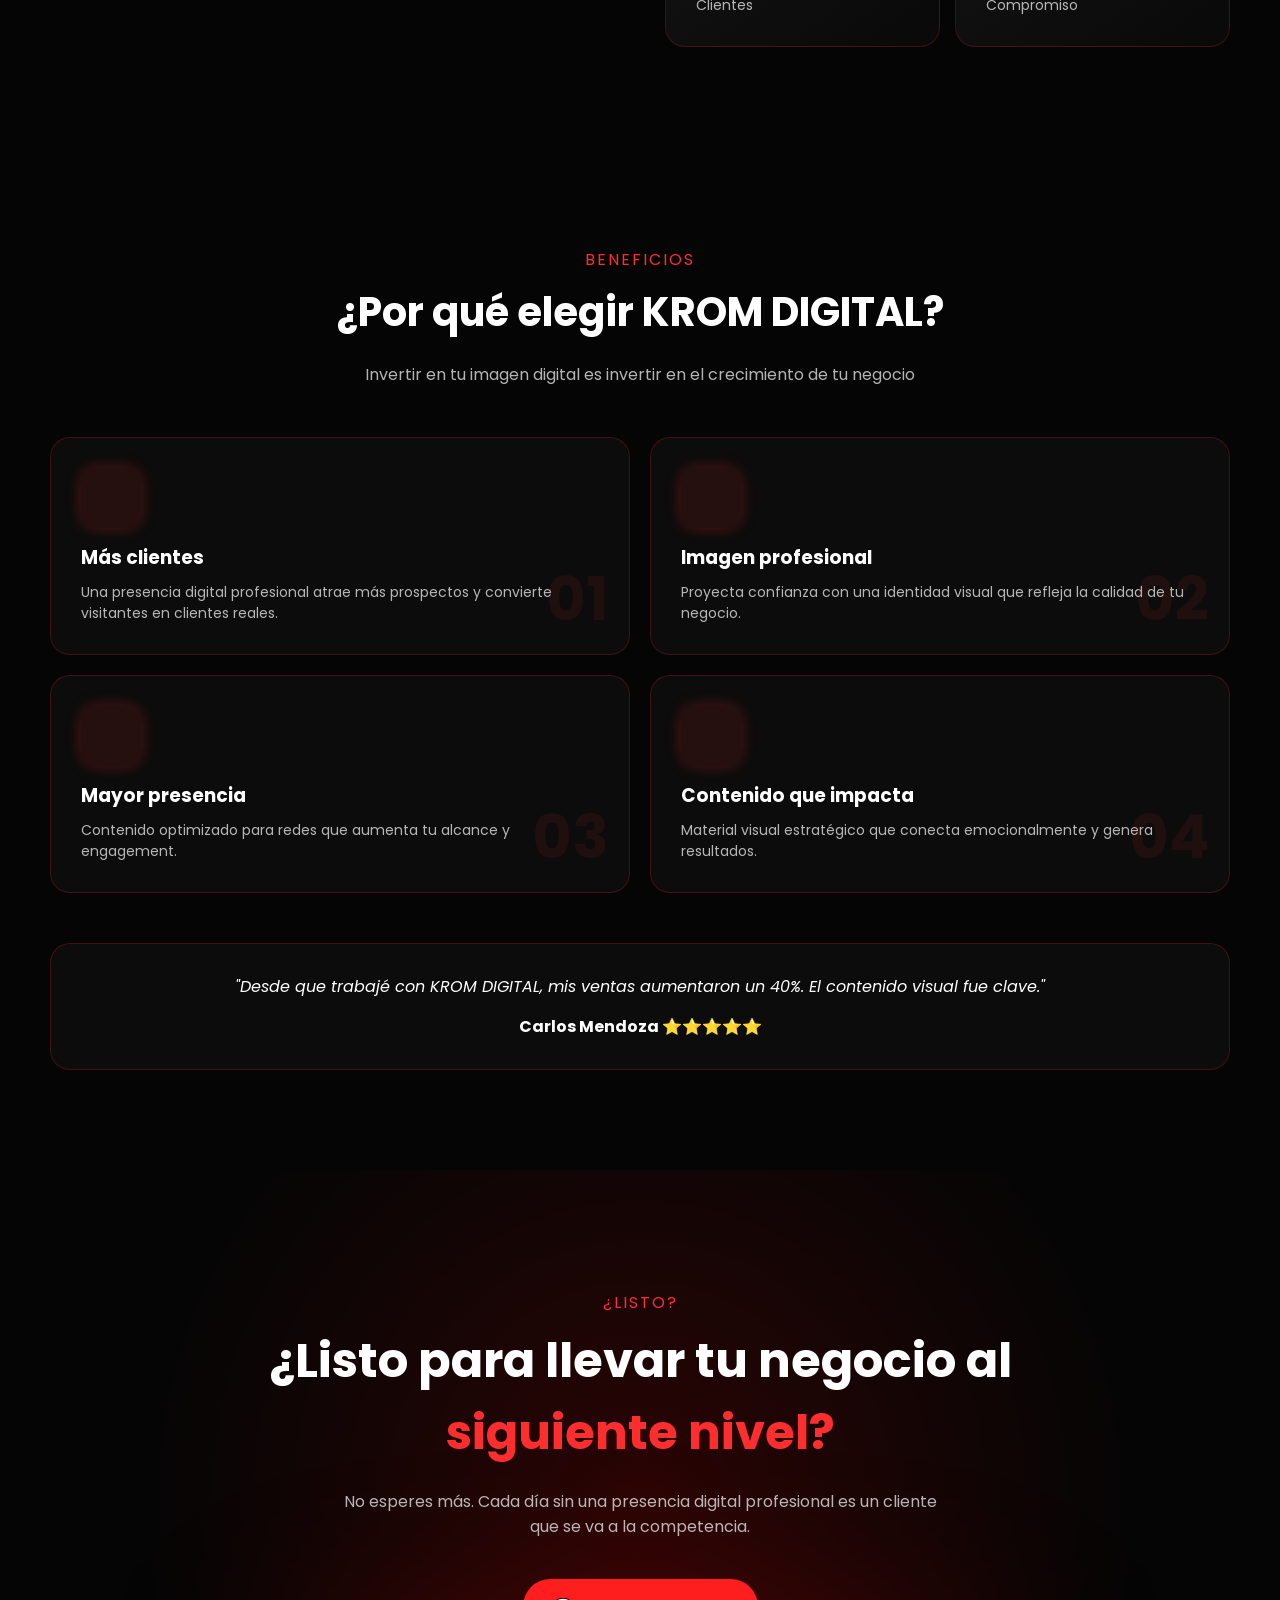
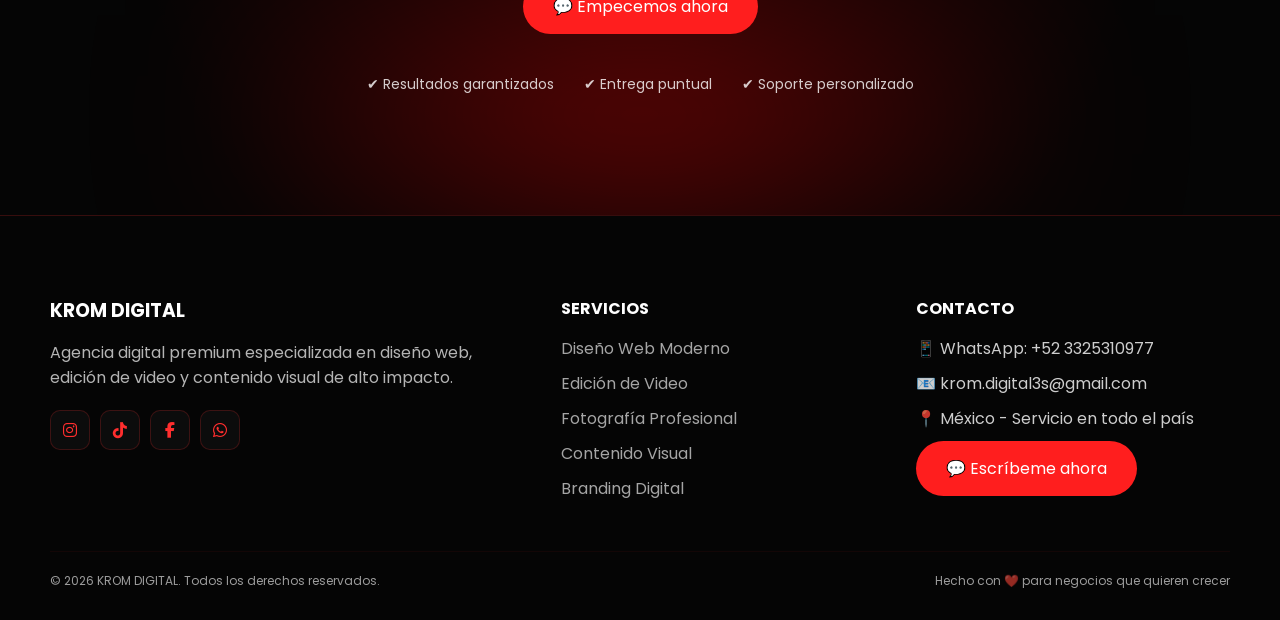
==== commit e3a6832c: "Optimización SEO del sitio" ====
--- a/index.html
+++ b/index.html
@@ -3,7 +3,19 @@
 <head>
 <meta charset="UTF-8">
 <meta name="viewport" content="width=device-width, initial-scale=1.0">
-<title>KROM DIGITAL</title>
+<title>KROM DIGITAL | Diseño Web y Marketing Digital en Guadalajara</title>
+<meta name="description" content="KROM DIGITAL es una agencia digital en Guadalajara, Jalisco. Creamos páginas web, aplicaciones, contenido para redes sociales, campañas digitales, edición de video y soluciones digitales para negocios.">
+<link rel="canonical" href="https://kromdigital.github.io/Pagina-web/">
+
+<meta property="og:type" content="website">
+<meta property="og:title" content="KROM DIGITAL | Diseño Web y Marketing Digital">
+<meta property="og:description" content="Diseño web, aplicaciones, marketing digital, contenido para redes sociales y soluciones digitales para negocios.">
+<meta property="og:url" content="https://kromdigital.github.io/Pagina-web/">
+<meta property="og:image" content="https://kromdigital.github.io/Pagina-web/logo.png">
+<meta property="og:site_name" content="KROM DIGITAL">
+<meta property="og:locale" content="es_MX">
+
+
 <link rel="icon" href="logo.png" type="image/png">
 <link href="https://fonts.googleapis.com/css2?family=Poppins:wght@300;400;600;800&display=swap" rel="stylesheet">
 <link rel="stylesheet" href="https://cdnjs.cloudflare.com/ajax/libs/font-awesome/6.5.0/css/all.min.css">
@@ -792,12 +804,34 @@
 
 }
 </style>
+
+
+<script type="application/ld+json">
+{
+  "@context": "https://schema.org",
+  "@type": "Organization",
+  "name": "KROM DIGITAL",
+  "url": "https://kromdigital.github.io/Pagina-web/",
+  "logo": "https://kromdigital.github.io/Pagina-web/logo.png",
+  "description": "Agencia digital especializada en diseño web, desarrollo de aplicaciones, marketing para redes sociales, campañas digitales, edición de video y contenido visual.",
+  "telephone": "+52 33 2531 0977",
+  "email": "krom.digital3s@gmail.com",
+  "sameAs": [
+    "https://www.instagram.com/krom_digital_/",
+    "https://www.tiktok.com/@krom.digital",
+    "https://www.facebook.com/share/1AtZcjSvih/"
+  ]
+}
+</script>
+
+
+
 </head>
 <body>
 
 <nav>
   <a href="#inicio">
-  <img src="logo.png" alt="Logo" class="logo"></a>
+  <img src="logo.png" alt="KROM DIGITAL" class="logo"></a>
 
 <!-- BOTÓN MENÚ (☰) -->
   <div class="menu-toggle">☰</div>
@@ -887,25 +921,25 @@
 
   <div class="cards">
     <div class="card fade" onclick="goProject('https://lescharlie.github.io/asesoria-legal/')">
-      <img src="https://negociosyempresa.com/wp-content/uploads/2023/05/Estrategias-Para-Acelerar-el-Crecimiento-de-tu-Asesoria-Legal.jpg" style="width:100%; border-radius:10px; margin-bottom:15px;">
+      <img src="https://negociosyempresa.com/wp-content/uploads/2023/05/Estrategias-Para-Acelerar-el-Crecimiento-de-tu-Asesoria-Legal.jpg" alt="Página web de asesoría legal desarrollada por KROM DIGITAL" style="width:100%; border-radius:10px; margin-bottom:15px;">
       <h3>Sitio Web de Asesoria Legal</h3>
       <p>Diseño elegante y funcional para profesionales del derecho. Enfoque en claridad, confianza y accesibilidad para clientes .</p>
     </div>
 
     <div class="card fade" onclick="goProject('https://lescharlie.github.io/ferreteria-central/')">
-      <img src="https://maluma.com.co/wp-content/uploads/2025/07/ferreteria-1.webp" style="width:100%; border-radius:10px; margin-bottom:15px;">
+      <img src="https://maluma.com.co/wp-content/uploads/2025/07/ferreteria-1.webp" alt="Página web de asesoría legal desarrollada por KROM DIGITAL" style="width:100%; border-radius:10px; margin-bottom:15px;">
       <h3>Tienda de Suministros Industriales</h3>
       <p>Diseño robusto y práctico para la venta de herramientas y materiales. Enfoque en usabilidad y organización para profesionales y clientes.</p>
     </div>
 
     <div class="card fade" onclick="goProject('https://lescharlie.github.io/essenza-perfumeria/')">
-      <img src="https://media.timeout.com/images/106214739/image.jpg" style="width:100%; border-radius:10px; margin-bottom:15px;">
+      <img src="https://media.timeout.com/images/106214739/image.jpg" alt="Página web de asesoría legal desarrollada por KROM DIGITAL" style="width:100%; border-radius:10px; margin-bottom:15px;">
       <h3>Boutique de Fragrancias</h3>
       <p>Diseño elegante y sofisticado para destacar colecciones de aromas. Experiencia visual que realza la esencia y el estilo de cada fragancia.</p>
     </div>
 
     <div class="card fade" onclick="goProject('https://www.instagram.com/la_palapa_marisquera/')">
-      <img src="https://img.freepik.com/foto-gratis/gente-que-crea-contenido-comida-cargar-internet-amantes-comida_23-2151461665.jpg?semt=ais_incoming&w=740&q=80" style="width:100%; border-radius:10px; margin-bottom:15px;">
+      <img src="https://img.freepik.com/foto-gratis/gente-que-crea-contenido-comida-cargar-internet-amantes-comida_23-2151461665.jpg?semt=ais_incoming&w=740&q=80" alt="Página web de asesoría legal desarrollada por KROM DIGITAL" style="width:100%; border-radius:10px; margin-bottom:15px;">
       <h3>Contenido para Redes</h3>
       <p>Contenido creativo para Instagram: fotos y videos editados que destacan la frescura y presentación de mariscos. Diseño vibrante y apetitoso para atraer clientes.</p>
     </div>
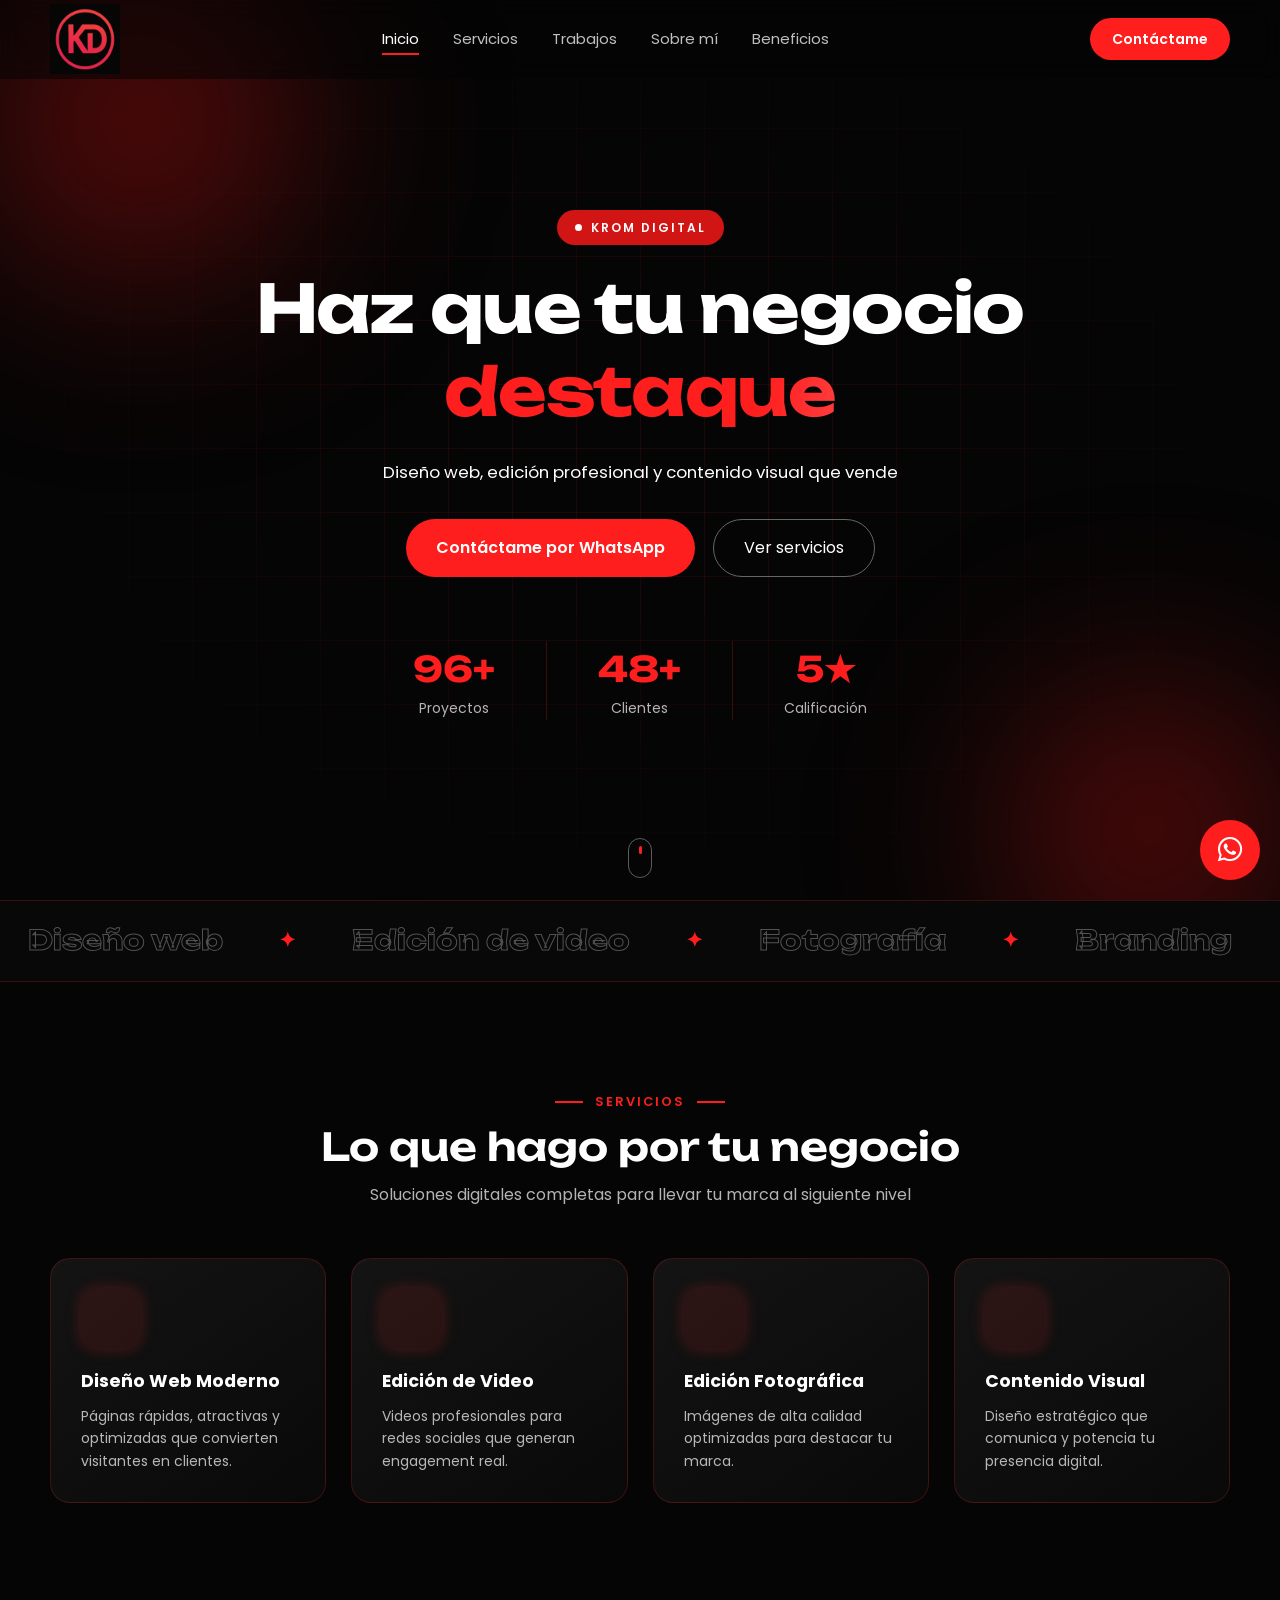
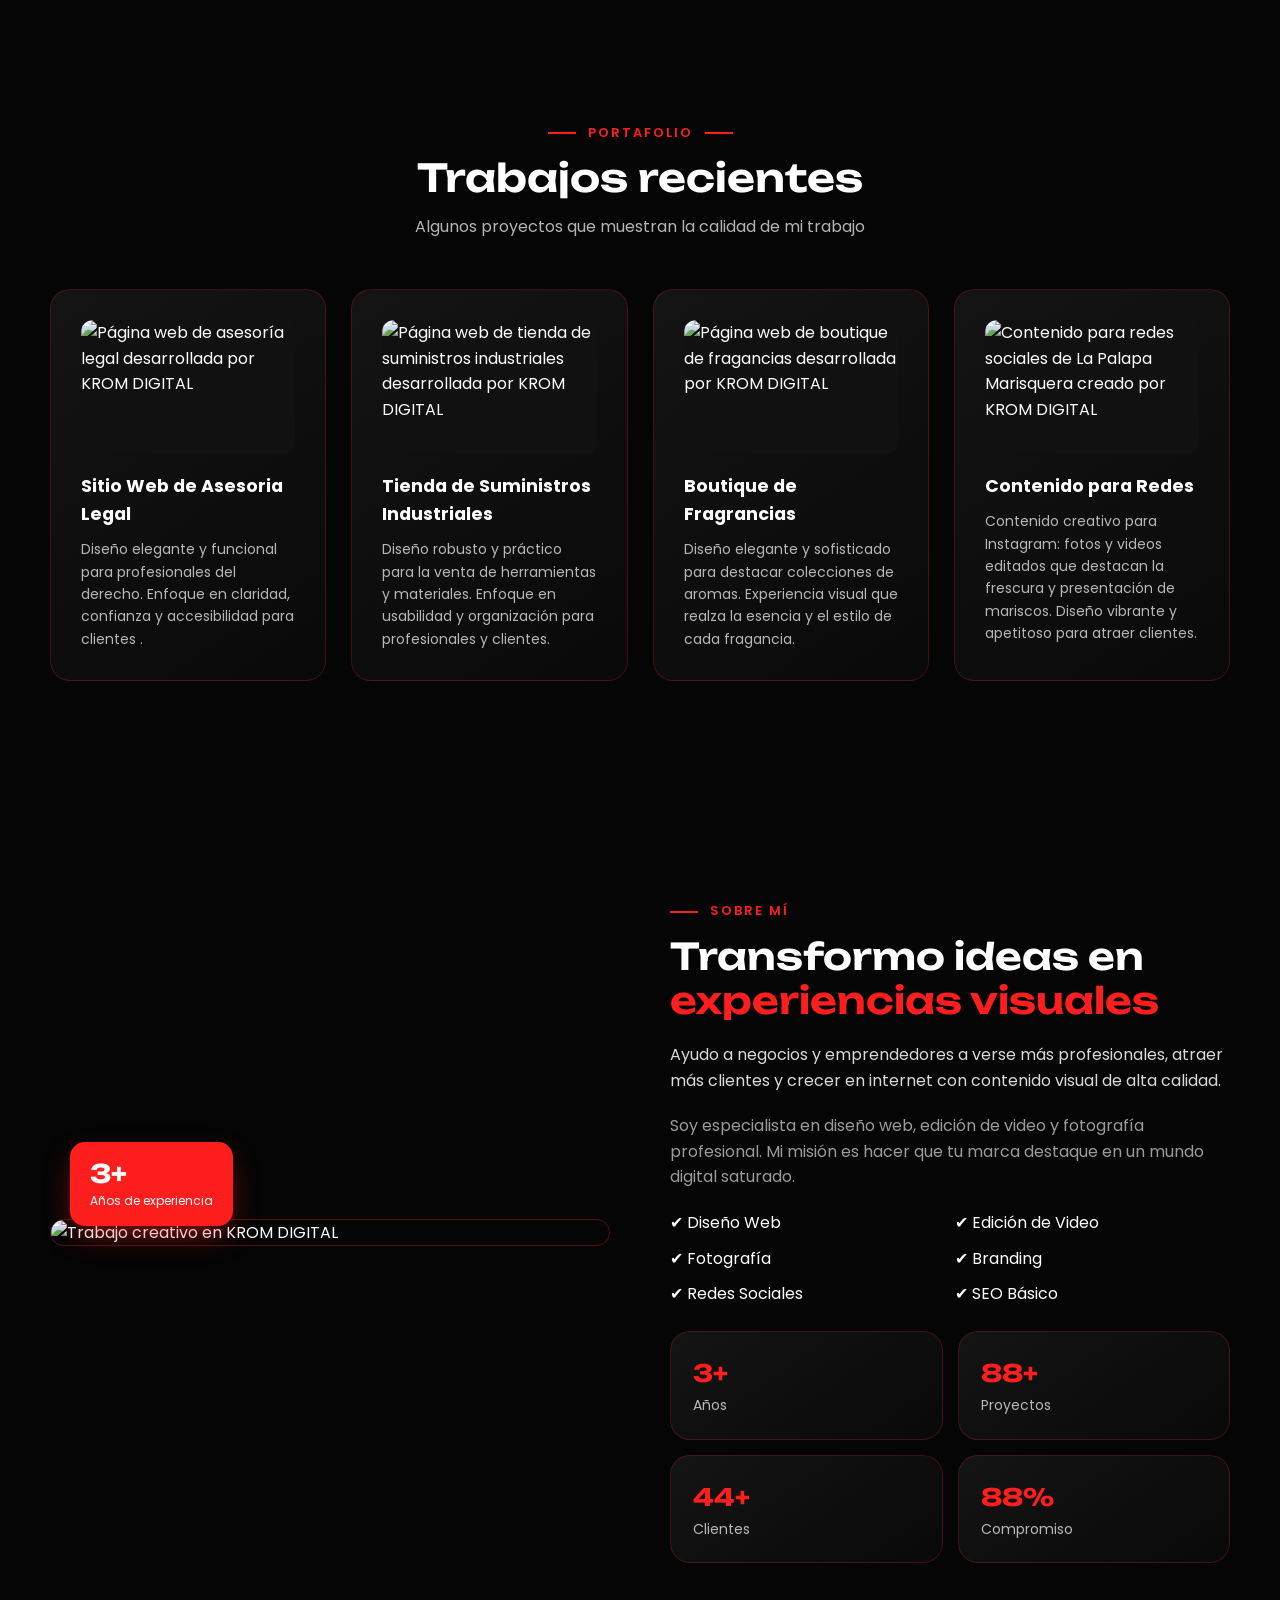
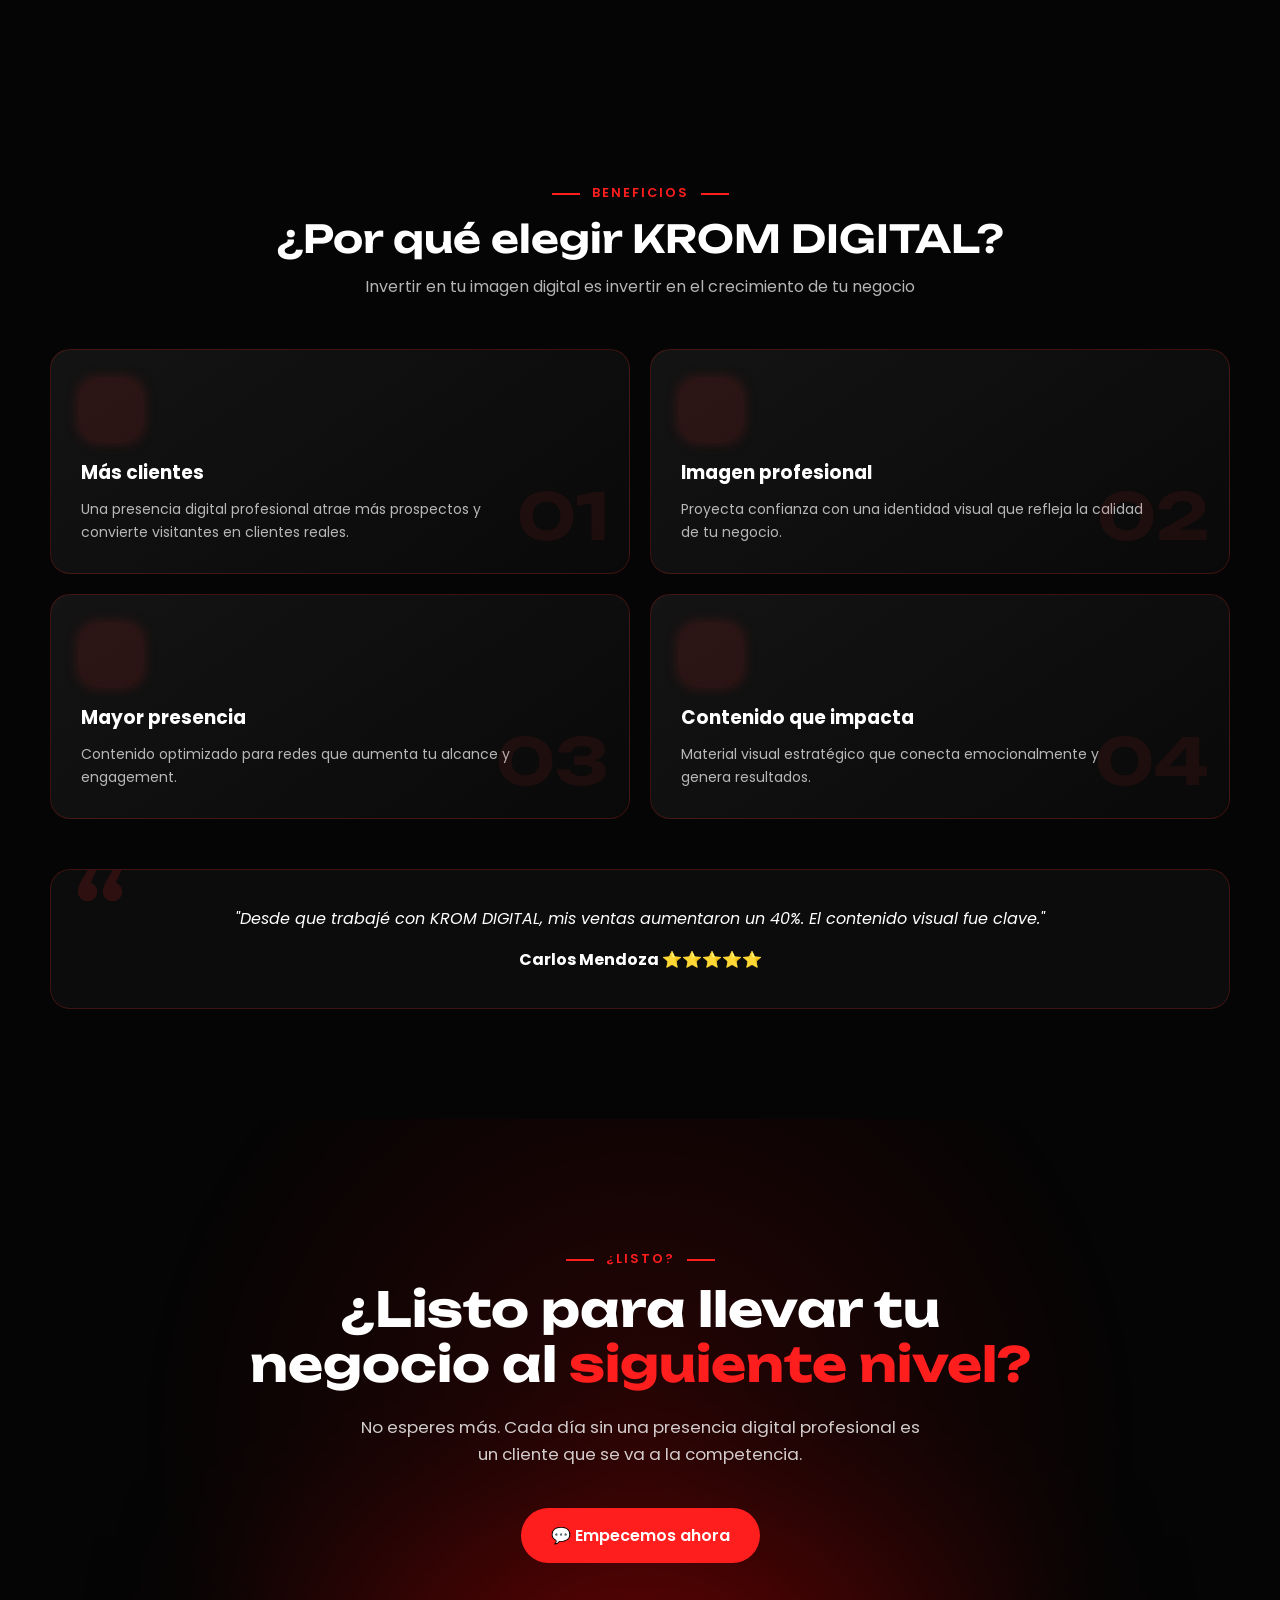
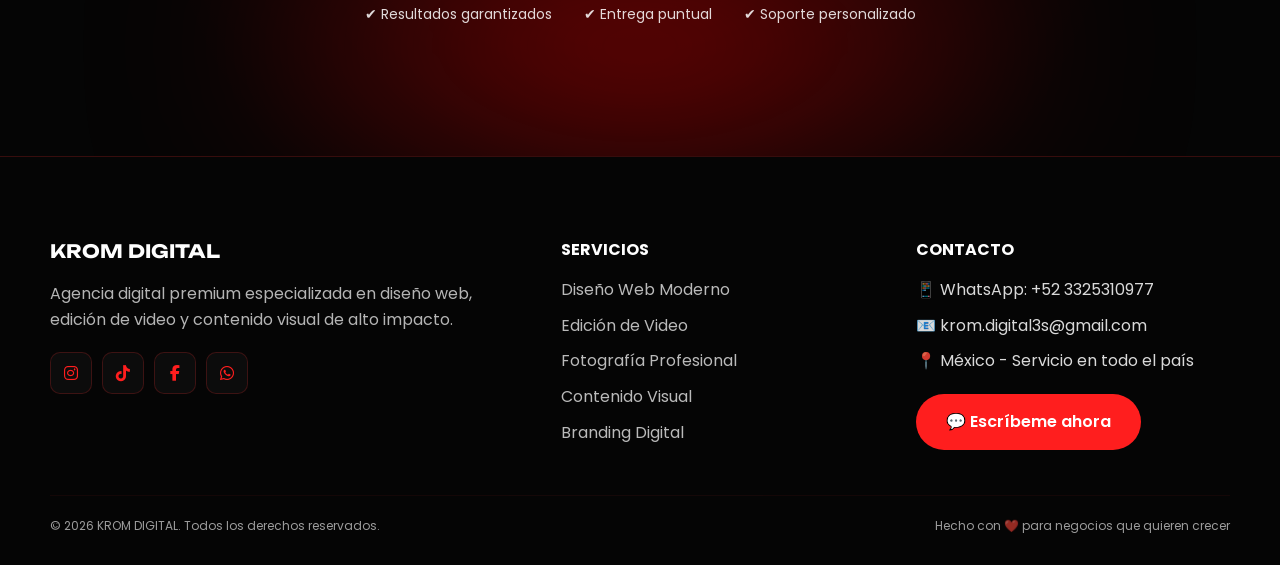
==== commit 5e513654: "Nuevo diseño y animaciones" ====
--- a/index.html
+++ b/index.html
@@ -3,6 +3,7 @@
 <head>
 <meta charset="UTF-8">
 <meta name="viewport" content="width=device-width, initial-scale=1.0">
+<meta name="theme-color" content="#050505">
 <title>KROM DIGITAL | Diseño Web y Marketing Digital en Guadalajara</title>
 <meta name="description" content="KROM DIGITAL es una agencia digital en Guadalajara, Jalisco. Creamos páginas web, aplicaciones, contenido para redes sociales, campañas digitales, edición de video y soluciones digitales para negocios.">
 <link rel="canonical" href="https://kromdigital.github.io/Pagina-web/">
@@ -15,202 +16,274 @@
 <meta property="og:site_name" content="KROM DIGITAL">
 <meta property="og:locale" content="es_MX">
 
-
 <link rel="icon" href="logo.png" type="image/png">
-<link href="https://fonts.googleapis.com/css2?family=Poppins:wght@300;400;600;800&display=swap" rel="stylesheet">
+<link rel="preconnect" href="https://fonts.googleapis.com">
+<link rel="preconnect" href="https://fonts.gstatic.com" crossorigin>
+<link href="https://fonts.googleapis.com/css2?family=Poppins:wght@300;400;600;800&family=Unbounded:wght@500;600;700&display=swap" rel="stylesheet">
 <link rel="stylesheet" href="https://cdnjs.cloudflare.com/ajax/libs/font-awesome/6.5.0/css/all.min.css">
 <script src="https://unpkg.com/lucide@latest"></script>
+
 <style>
-*{
-  margin:0;
-  padding:0;
-  box-sizing:border-box;
-  font-family:'Poppins', sans-serif;
-}
+/* ============ BASE ============ */
+:root{
+  --bg:#050505;
+  --panel:#0c0c0c;
+  --red:#ff1e1e;
+  --red-deep:#8a0f0f;
+  --line:rgba(255,46,46,.2);
+  --display:'Unbounded','Poppins',sans-serif;
+  --ease:cubic-bezier(.22,1,.36,1);
+  --pad-x:max(clamp(20px,5vw,50px), calc((100% - 1200px) / 2));
+}
+*{margin:0;padding:0;box-sizing:border-box}
+html{scroll-behavior:smooth;scroll-padding-top:72px}
 body{
-  background:#050505;
-  color:white;
+  font-family:'Poppins',sans-serif;
+  background:var(--bg);
+  color:#fff;
   overflow-x:hidden;
-}
-
-/* NAV */
+  line-height:1.6;
+}
+button,input,textarea{font:inherit}
+img{max-width:100%}
+h1,h2,[data-count]{font-family:var(--display)}
+:focus-visible{outline:2px solid var(--red);outline-offset:3px}
+::selection{background:var(--red);color:#fff}
+
+/* barra de progreso de scroll */
+.progress{
+  position:fixed;top:0;left:0;width:100%;height:3px;
+  background:linear-gradient(90deg,var(--red-deep),var(--red));
+  transform-origin:left;transform:scaleX(0);
+  z-index:1100;
+}
+
+/* luz que sigue al cursor (solo con mouse) */
+.cursor-glow{
+  position:fixed;top:0;left:0;
+  width:560px;height:560px;border-radius:50%;
+  background:radial-gradient(circle, rgba(255,30,30,.16), transparent 65%);
+  pointer-events:none;
+  opacity:0;transition:opacity .6s;
+  z-index:0;
+}
+.cursor-glow.on{opacity:1}
+
+/* ============ NAV ============ */
 nav{
-  display:flex;
-  justify-content:space-between;
-  align-items:center;
-  padding:3px 50px;
-}
-nav ul{
-  display:flex;
-  gap:30px;
-  list-style:none;
-}
-nav a{
-  text-decoration:none;
-  color:white;
-  opacity:0.8;
-}
-nav a:hover{
-  opacity:1;
-}
+  position:fixed;top:0;left:0;width:100%;z-index:1000;
+  display:flex;justify-content:space-between;align-items:center;
+  padding:4px clamp(20px,5vw,50px);
+  background:rgba(5,5,5,.55);
+  backdrop-filter:blur(12px);
+  -webkit-backdrop-filter:blur(12px);
+  border-bottom:1px solid transparent;
+  transition:background .4s, border-color .4s;
+}
+nav.scrolled{
+  background:rgba(5,5,5,.9);
+  border-bottom-color:var(--line);
+}
+nav ul{display:flex;gap:34px;list-style:none}
+nav ul a{
+  position:relative;
+  text-decoration:none;color:#fff;opacity:.75;
+  padding:6px 0;font-size:15px;
+  transition:opacity .3s;
+}
+nav ul a::after{
+  content:"";position:absolute;left:0;bottom:0;
+  width:100%;height:2px;background:var(--red);
+  transform:scaleX(0);transform-origin:left;
+  transition:transform .4s var(--ease);
+}
+nav ul a:hover,nav ul a.current{opacity:1}
+nav ul a:hover::after,nav ul a.current::after{transform:scaleX(1)}
+
+.logo{width:70px;height:auto;cursor:pointer;display:block;transition:transform .4s var(--ease)}
+.logo:hover{transform:scale(1.07) rotate(-3deg)}
 
 .btn{
-  background:#ff1e1e;
-  padding:10px 20px;
-  border-radius:30px;
-  color:white;
-}
-
-/* HERO */
-.logo {
-  width: 70px; /* ajusta tamaño */
-  height: auto;
-  cursor: pointer;
-}
-.logo:hover {
-  transform: scale(1.05);
-  transition: 0.3s;
-}
+  display:inline-block;
+  background:var(--red);color:#fff;text-decoration:none;
+  padding:10px 22px;border-radius:30px;
+  font-weight:600;font-size:14px;
+  transition:box-shadow .3s, transform .2s;
+}
+.btn:hover{box-shadow:0 0 22px rgba(255,30,30,.7)}
+
+/* botón hamburguesa */
+.menu-toggle{
+  display:none;
+  width:40px;height:40px;
+  background:none;border:none;cursor:pointer;
+  flex-direction:column;justify-content:center;align-items:center;gap:5px;
+}
+.menu-toggle span{
+  display:block;width:24px;height:2px;background:#fff;border-radius:2px;
+  transition:transform .35s var(--ease), opacity .25s;
+}
+.menu-toggle.open span:nth-child(1){transform:translateY(7px) rotate(45deg)}
+.menu-toggle.open span:nth-child(2){opacity:0}
+.menu-toggle.open span:nth-child(3){transform:translateY(-7px) rotate(-45deg)}
+
+/* ============ HERO ============ */
 .hero{
-  height:100vh;
-  display:flex;
-  flex-direction:column;
-  justify-content:center;
-  align-items:center;
+  min-height:100vh;
+  display:flex;flex-direction:column;
+  justify-content:center;align-items:center;
   text-align:center;
   position:relative;
   overflow:hidden;
-}
-
-.hero::before{
-  content:"";
-  position:absolute;
-  width:120%;
-  height:120%;
-  background:url('https://encrypted-tbn0.gstatic.com/images?q=tbn:ANd9GcQ8AW2zJNDBv7xB-RtEjv9f8cHEnJ8bmQPzjg&s') center/cover;
-  opacity:0.15;
-  z-index:-2;
-}
-
-.hero::after{
-  content:"";
-  position:absolute;
-  width:100%;
-  height:100%;
-  background:radial-gradient(circle at center, rgba(255,0,0,0.2), transparent 70%);
-  z-index:-1;
-}
+  isolation:isolate;
+  padding:110px 20px 80px;
+}
+.hero-bg{position:absolute;inset:0;z-index:-1;overflow:hidden}
+.hero-bg::before{
+  content:"";position:absolute;inset:-64px;
+  background-image:
+    linear-gradient(rgba(255,30,30,.1) 1px, transparent 1px),
+    linear-gradient(90deg, rgba(255,30,30,.1) 1px, transparent 1px);
+  background-size:64px 64px;
+  -webkit-mask-image:radial-gradient(ellipse at center, #000 15%, transparent 68%);
+          mask-image:radial-gradient(ellipse at center, #000 15%, transparent 68%);
+  animation:drift 14s linear infinite;
+}
+.blob{
+  position:absolute;border-radius:50%;
+  filter:blur(90px);
+  background:radial-gradient(circle, rgba(255,20,20,.45), transparent 70%);
+}
+.b1{width:480px;height:480px;top:-120px;left:-100px;animation:float1 16s ease-in-out infinite}
+.b2{width:420px;height:420px;bottom:-140px;right:-80px;animation:float2 19s ease-in-out infinite}
 
 .badge{
+  display:inline-flex;align-items:center;gap:9px;
   background:#d11414;
-  padding:8px 15px;
-  border-radius:20px;
-  margin-bottom:20px;
-  font-size:12px;
-  letter-spacing:1px;
+  padding:8px 18px;border-radius:20px;
+  margin-bottom:26px;
+  font-size:12px;font-weight:600;letter-spacing:2px;
+}
+.badge .dot{
+  width:7px;height:7px;border-radius:50%;background:#fff;
+  animation:blink 1.6s ease-in-out infinite;
 }
 
 h1{
-  font-size:4rem;
-  max-width:900px;
-}
-
-h1 span{
-  color:#ff1e1e;
-}
-
-.subtitle{
-  margin:20px 0;
-  opacity:0.8;
-}
-
-.buttons{
-  display:flex;
-  gap:20px;
-  margin-top:20px;
-}
+  font-size:clamp(2rem,5.2vw,4.2rem);
+  line-height:1.12;
+  letter-spacing:-.02em;
+  font-weight:700;
+  max-width:1100px;
+}
+.line{display:block;overflow:hidden;padding-bottom:.12em}
+.line>span{display:block;translate:0 115%;animation:lineUp 1s var(--ease) forwards;animation-delay:calc(var(--i) * .14s + .2s)}
+.line.accent>span{
+  background:linear-gradient(100deg,#ff1e1e 30%,#ff9a9a 50%,#ff1e1e 70%);
+  background-size:220% 100%;
+  -webkit-background-clip:text;background-clip:text;
+  -webkit-text-fill-color:transparent;color:transparent;
+  animation:lineUp 1s var(--ease) forwards, shine 5s linear 1.6s infinite;
+  animation-delay:calc(var(--i) * .14s + .2s), 1.6s;
+}
+
+.subtitle{margin:22px auto 0;max-width:560px;opacity:.8;font-size:1.05rem}
+
+.rise{
+  opacity:0;translate:0 24px;
+  animation:rise .9s var(--ease) forwards;
+  animation-delay:calc(var(--i) * .13s + .15s);
+}
+
+.buttons{display:flex;gap:18px;margin-top:34px;flex-wrap:wrap;justify-content:center}
 
 .btn-main{
-  background:#ff1e1e;
-  padding:15px 30px;
-  border-radius:40px;
-  border:none;
-  color:white;
-  cursor:pointer;
-  font-size:16px;
-  transition:0.3s;
-}
-
-.btn-main:hover{
-  transform:scale(1.05);
-  box-shadow:0 0 20px #ff1e1e;
-}
+  position:relative;overflow:hidden;
+  background:var(--red);color:#fff;
+  padding:15px 30px;border-radius:40px;border:none;
+  cursor:pointer;font-size:16px;font-weight:600;
+  transition:box-shadow .3s, transform .25s var(--ease);
+}
+.btn-main::after{
+  content:"";position:absolute;top:0;left:-80%;
+  width:50%;height:100%;
+  background:linear-gradient(100deg,transparent,rgba(255,255,255,.35),transparent);
+  transform:skewX(-20deg);
+}
+.btn-main:hover{box-shadow:0 0 28px rgba(255,30,30,.8)}
+.btn-main:hover::after{left:140%;transition:left .8s var(--ease)}
 
 .btn-outline{
-  padding:15px 30px;
-  border-radius:40px;
-  border:1px solid #555;
-  background:transparent;
-  color:white;
-}
-
-/* STATS */
-.stats{
-  display:flex;
-  gap:60px;
-  margin-top:60px;
-}
-
-.stat h2{
-  color:#ff1e1e;
-}
-
-/* FLOAT BUTTON */
-.whatsapp{
-  position:fixed;
-  bottom:20px;
-  right:20px;
-  background:#ff1e1e;
-  width:60px;
-  height:60px;
-  border-radius:50%;
-  display:flex;
-  justify-content:center;
-  align-items:center;
-  font-size:24px;
-  cursor:pointer;
-  box-shadow:0 0 15px #ff2e2e;
-}
-
-/* ANIMATION */
-.fade{
-  opacity:0;
-  transform:translateY(30px);
-  transition:1s;
-}
-
-.fade.show{
-  opacity:1;
-  transform:translateY(0);
-}
-
-
-
-/* SERVICES */
-.services{
-  padding:100px 50px;
-  text-align:center;
-}
-
-.services h2{
-  font-size:2.5rem;
-  margin-bottom:10px;
-}
-
-.services p{
-  opacity:0.7;
-  margin-bottom:50px;
-}
+  display:inline-flex;align-items:center;
+  padding:15px 30px;border-radius:40px;
+  border:1px solid #666;background:transparent;
+  color:#fff;text-decoration:none;
+  transition:background .35s, border-color .35s, color .35s;
+}
+.btn-outline:hover{background:#fff;color:#050505;border-color:#fff}
+
+.stats{display:flex;gap:0;margin-top:64px;justify-content:center;flex-wrap:wrap}
+.stat{padding:0 clamp(24px,4vw,56px)}
+.stat+.stat{border-left:1px solid var(--line)}
+.stat h2{color:var(--red);font-size:clamp(1.5rem,3vw,2.2rem);font-weight:700}
+.stat p{opacity:.7;font-size:14px}
+
+.scroll-cue{
+  position:absolute;bottom:22px;left:50%;
+  width:24px;height:40px;margin-left:-12px;
+  border:1.5px solid rgba(255,255,255,.35);border-radius:14px;
+  opacity:0;animation:rise 1s var(--ease) 1.8s forwards;
+}
+.scroll-cue span{
+  position:absolute;top:7px;left:50%;
+  width:3px;height:8px;margin-left:-1.5px;border-radius:2px;background:var(--red);
+  animation:cue 1.8s ease-in-out infinite;
+}
+@media (max-height:780px){.scroll-cue{display:none}}
+
+/* ============ CINTA DE SERVICIOS ============ */
+.marquee{
+  overflow:hidden;
+  border-block:1px solid var(--line);
+  background:#080808;
+  padding:18px 0;
+}
+.track{display:flex;width:max-content;animation:marquee 34s linear infinite}
+.marquee:hover .track{animation-play-state:paused}
+.track span{
+  display:flex;align-items:center;gap:56px;
+  padding:0 28px;white-space:nowrap;
+  font-family:var(--display);font-weight:700;
+  font-size:clamp(1.1rem,2.4vw,1.7rem);
+  color:transparent;-webkit-text-stroke:1px rgba(255,255,255,.3);
+}
+.track span::after{content:"✦";color:var(--red);-webkit-text-stroke:0;font-size:.75em}
+
+/* ============ SECCIONES ============ */
+.services,.about,.benefits{padding:clamp(70px,10vw,110px) var(--pad-x)}
+.services,.benefits{text-align:center}
+
+.tag{
+  color:var(--red);
+  letter-spacing:2px;font-size:.8rem;font-weight:600;
+  margin-bottom:12px;
+}
+.tag::before,
+.services .tag::after,
+.benefits .tag::after,
+.cta .tag::after{
+  content:"";display:inline-block;vertical-align:middle;
+  width:28px;height:2px;background:var(--red);
+}
+.tag::before{margin-right:12px}
+.services .tag::after,.benefits .tag::after,.cta .tag::after{margin-left:12px}
+
+.services h2,.benefits h2{
+  font-size:clamp(1.5rem,3.4vw,2.4rem);
+  line-height:1.2;font-weight:600;
+  margin-bottom:12px;text-wrap:balance;
+}
+.lead{opacity:.7;margin-bottom:50px;max-width:620px;margin-inline:auto}
 
 .cards{
   display:grid;
@@ -218,593 +291,300 @@
   gap:25px;
 }
 
-.card{
-  background:linear-gradient(145deg, rgba(20,20,20,0.9), rgba(10,10,10,0.9));
+/* ============ REVEAL ============ */
+.fade{
+  opacity:0;translate:0 32px;
+  transition:opacity .9s var(--ease) var(--d,0s), translate .9s var(--ease) var(--d,0s);
+}
+.fade.show{opacity:1;translate:0 0}
+
+/* ============ TARJETAS ============ */
+.card,.benefit-card{
+  position:relative;overflow:hidden;
+  background:linear-gradient(145deg, rgba(22,22,22,.9), rgba(10,10,10,.9));
+  border:1px solid var(--line);
+  border-radius:20px;
   padding:30px;
-  border-radius:20px;
-  border:1px solid rgba(255,46,46,0.2);
+  text-align:left;
+  transition:
+    opacity .9s var(--ease) var(--d,0s),
+    translate .9s var(--ease) var(--d,0s),
+    transform .45s var(--ease),
+    border-color .4s,
+    box-shadow .4s;
+}
+/* luz que sigue al mouse dentro de la tarjeta */
+.card::before,.benefit-card::before{
+  content:"";position:absolute;inset:0;pointer-events:none;
+  background:radial-gradient(280px circle at var(--mx,50%) var(--my,50%), rgba(255,30,30,.22), transparent 70%);
+  opacity:0;transition:opacity .4s;
+}
+.card:hover::before,.benefit-card:hover::before{opacity:1}
+.card>*,.benefit-card>*{position:relative}
+.card:hover,.benefit-card:hover{
+  transform:translateY(-8px);
+  border-color:var(--red);
+  box-shadow:0 18px 50px -14px rgba(255,30,30,.4);
+}
+.card h3{margin-bottom:10px;font-size:1.1rem}
+.card p{font-size:14px;opacity:.7}
+
+.icon{
+  width:60px;height:60px;margin-bottom:18px;
+  display:flex;align-items:center;justify-content:center;
+  border-radius:15px;
+  background:rgba(255,46,46,.1);
+  box-shadow:0 0 15px rgba(255,46,46,.25);
+  transition:transform .5s var(--ease), background .4s, box-shadow .4s;
+}
+.icon svg{width:28px;height:28px;stroke:var(--red)}
+.card:hover .icon,.benefit-card:hover .icon{
+  transform:rotate(-8deg) scale(1.1);
+  background:rgba(255,46,46,.2);
+  box-shadow:0 0 28px rgba(255,46,46,.5);
+}
+
+/* portafolio */
+[role="link"]{cursor:pointer}
+.thumb{
+  position:relative;overflow:hidden;
+  border-radius:12px;margin-bottom:18px;
+  aspect-ratio:16/10;background:#111;
+}
+.thumb img{
+  width:100%;height:100%;object-fit:cover;display:block;
+  filter:saturate(.85);
+  transition:transform .9s var(--ease), filter .5s;
+}
+.card:hover .thumb img{transform:scale(1.08);filter:saturate(1.1)}
+.visit{
+  position:absolute;right:12px;bottom:12px;
+  background:var(--red);color:#fff;
+  font-size:12px;font-weight:600;
+  padding:7px 14px;border-radius:20px;
+  opacity:0;translate:0 10px;
+  transition:opacity .4s var(--ease), translate .4s var(--ease);
+}
+.card:hover .visit,.card:focus-visible .visit{opacity:1;translate:0 0}
+
+/* ============ SOBRE MÍ ============ */
+.about-container{
+  display:grid;grid-template-columns:1fr 1fr;
+  gap:clamp(30px,5vw,60px);align-items:center;
+}
+.about-img{position:relative}
+.about-img .frame{overflow:hidden;border-radius:20px;border:1px solid rgba(255,46,46,.3)}
+.about-img img{
+  width:100%;display:block;
+  clip-path:inset(0 0 100% 0);scale:1.18;
+  transition:clip-path 1.3s cubic-bezier(.77,0,.18,1), scale 1.8s var(--ease);
+}
+.about-img.show img{clip-path:inset(0);scale:1}
+.about-badge{
+  position:absolute;bottom:20px;left:20px;
+  background:var(--red);
+  padding:15px 20px;border-radius:15px;
+  font-weight:700;line-height:1.3;
+  box-shadow:0 12px 30px -8px rgba(255,30,30,.6);
+  animation:bob 4s ease-in-out infinite;
+}
+.about-badge b{font-size:1.6rem}
+.about-badge span{font-size:12px;font-weight:400}
+
+.about-text h2{
+  font-size:clamp(1.5rem,3.2vw,2.3rem);
+  line-height:1.2;font-weight:600;text-wrap:balance;
+}
+.about-text h2 span{color:var(--red)}
+.desc{margin:20px 0;opacity:.85}
+.desc.light{opacity:.6}
+.list{display:grid;grid-template-columns:1fr 1fr;gap:10px;margin:20px 0}
+.list p{transition:translate .3s var(--ease), color .3s}
+.list p:hover{translate:5px 0;color:var(--red)}
+.about-stats{display:grid;grid-template-columns:1fr 1fr;gap:15px;margin-top:24px}
+.about-stats .card{padding:22px}
+.about-stats h3{color:var(--red);font-size:1.5rem;margin-bottom:2px}
+
+/* ============ BENEFICIOS ============ */
+.benefits-grid{display:grid;grid-template-columns:1fr 1fr;gap:20px}
+.benefit-card h3{margin-bottom:10px}
+.benefit-card p{opacity:.7;font-size:14px;max-width:90%}
+.benefit-card .number{
+  position:absolute;right:20px;bottom:6px;
+  font-family:var(--display);font-size:64px;font-weight:700;
+  color:rgba(255,46,46,.08);
+  transition:color .5s, translate .5s var(--ease);
+}
+.benefit-card:hover .number{color:rgba(255,46,46,.2);translate:0 -8px}
+
+.testimonial{
+  position:relative;overflow:hidden;
+  margin-top:50px;padding:36px 30px;
+  border-radius:20px;background:var(--panel);
+  border:1px solid var(--line);
+}
+.testimonial::before{
+  content:"“";position:absolute;top:-18px;left:22px;
+  font-family:var(--display);font-size:120px;line-height:1;
+  color:rgba(255,46,46,.14);
+}
+.testimonial p{font-style:italic;margin-bottom:15px;position:relative}
+.testimonial h4{position:relative}
+
+/* ============ CTA ============ */
+.cta{
+  position:relative;isolation:isolate;overflow:hidden;
+  padding:clamp(80px,12vw,130px) var(--pad-x);
+  text-align:center;
+  background:radial-gradient(circle at center, rgba(255,0,0,.14), transparent 70%);
+}
+.cta::before{
+  content:"";position:absolute;left:0;bottom:0;
+  width:100%;height:220px;z-index:-1;
+  background:radial-gradient(circle, rgba(255,0,0,.35), transparent 70%);
+  filter:blur(80px);
+  animation:breathe 5s ease-in-out infinite;
+}
+.cta h2{
+  font-size:clamp(1.6rem,4.2vw,3rem);
+  line-height:1.15;font-weight:700;
+  max-width:850px;margin:0 auto;text-wrap:balance;
+}
+.cta h2 span{color:var(--red)}
+.cta .subtitle{margin:22px auto 40px}
+.cta-features{
+  display:flex;justify-content:center;flex-wrap:wrap;
+  gap:14px 32px;margin-top:40px;font-size:14px;opacity:.85;
+}
+
+/* ============ WHATSAPP FLOTANTE ============ */
+.whatsapp{
+  position:fixed;bottom:20px;right:20px;z-index:900;
+  width:60px;height:60px;border-radius:50%;
+  display:flex;justify-content:center;align-items:center;
+  background:var(--red);color:#fff;text-decoration:none;
+  font-size:28px;cursor:pointer;
+  animation:pulse 2s infinite;
+  transition:transform .3s var(--ease);
+}
+.whatsapp:hover{transform:scale(1.12) rotate(-8deg)}
+
+/* ============ FOOTER ============ */
+.footer{
   position:relative;
-  overflow:hidden;
-  transition:0.4s;
-}
-
-.card::before{
-  content:"";
-  position:absolute;
-  top:-50%;
-  left:-50%;
-  width:200%;
-  height:200%;
-  background:radial-gradient(circle, rgba(255,46,46,0.25), transparent 60%);
-  transform:rotate(25deg);
-  opacity:0;
-  transition:0.5s;
-}
-
-.card:hover::before{
-  opacity:1;
-}
-
-.card:hover{
-  transform:translateY(-12px) scale(1.02);
-  border-color:#ff2e2e;
-  box-shadow:0 0 40px rgba(255,46,46,0.4);
-}
-
-.icon{
-  font-size:30px;
-  margin-bottom:15px;
-  color:#ff2e2e;
-  background:rgba(255,46,46,0.1);
-  width:60px;
-  height:60px;
-  display:flex;
-  align-items:center;
-  justify-content:center;
-  border-radius:15px;
-  box-shadow:0 0 15px rgba(255,46,46,0.3);
-}
-
-.card h3{
-  margin-bottom:10px;
-}
-
-.card p{
-  font-size:14px;
-  opacity:0.7;
-}
-
-.card:hover{
-  transform:translateY(-10px);
-  border-color:#ff2e2e;
-  box-shadow:0 0 25px rgba(255,46,46,0.3);
-}
-
-.icon{
-  font-size:30px;
-  margin-bottom:15px;
-  color:#ff2e2e;
-}
-
-.card h3{
-  margin-bottom:10px;
-}
-
-.card p{
-  font-size:14px;
-  opacity:0.7;
-}
-
-
-
-/* ABOUT FIX */
-.about{
-  padding:100px 50px;
-}
-
-.about-container{
-  display:grid;
-  grid-template-columns:1fr 1fr;
-  gap:50px;
-  align-items:center;
-}
-
-.about-img{
-  position:relative;
-}
-
-.about-img img{
-  width:100%;
-  border-radius:20px;
-  border:1px solid rgba(255,46,46,0.3);
-}
-
-.about-badge{
-  position:absolute;
-  bottom:20px;
-  left:20px;
-  background:#ff2e2e;
-  padding:15px 20px;
-  border-radius:15px;
-  font-weight:bold;
-}
-
-.about-badge span{
-  font-size:12px;
-  font-weight:normal;
-}
-
-.about-text h2{
-  font-size:2.5rem;
-}
-
-.about-text h2 span{
-  color:#ff2e2e;
-}
-
-.tag{
-  color:#ff2e2e;
-  letter-spacing:2px;
-  margin-bottom:10px;
-}
-
-.desc{
-  margin:20px 0;
-  opacity:0.85;
-}
-
-.light{
-  opacity:0.6;
-}
-
-.list{
-  display:grid;
-  grid-template-columns:1fr 1fr;
-  gap:10px;
-  margin:20px 0;
-}
-
-.about-stats{
-  display:grid;
-  grid-template-columns:1fr 1fr;
-  gap:15px;
-  margin-top:20px;
-}
-
-/* RESPONSIVE */
-@media(max-width:900px){
-  .about-container{
-    grid-template-columns:1fr;
+  padding:80px var(--pad-x) 30px;
+  background:var(--bg);
+  border-top:1px solid var(--line);
+}
+.footer-container{display:grid;grid-template-columns:1.5fr 1fr 1fr;gap:40px}
+.footer-col h3,.footer-col h4{margin-bottom:15px}
+.footer-col h3{font-family:var(--display);font-size:1.15rem}
+.footer-col p{opacity:.7;margin-bottom:20px}
+.footer-col ul{list-style:none;opacity:.85}
+.footer-col ul li{margin-bottom:10px}
+.footer-col ul li a{
+  color:#fff;text-decoration:none;opacity:.85;
+  display:inline-block;
+  transition:color .3s, translate .3s var(--ease);
+}
+.footer-col ul li a:hover{color:var(--red);translate:5px 0}
+
+.socials{display:flex;gap:10px;margin-top:15px}
+.socials a{
+  width:42px;height:42px;
+  display:flex;align-items:center;justify-content:center;
+  color:var(--red);text-decoration:none;
+  background:var(--panel);
+  border:1px solid var(--line);border-radius:10px;
+  transition:border-color .3s, box-shadow .3s, transform .3s var(--ease);
+}
+.socials a:hover{
+  border-color:var(--red);
+  box-shadow:0 0 16px rgba(255,46,46,.4);
+  transform:translateY(-4px);
+}
+.socials a:hover .fa-instagram{color:#E1306C}
+.socials a:hover .fa-tiktok{color:#ffe0e0}
+.socials a:hover .fa-facebook-f{color:#1877F2}
+.socials a:hover .fa-whatsapp{color:#25D366}
+
+.footer-bottom{
+  margin-top:40px;padding-top:20px;
+  border-top:1px solid rgba(255,46,46,.1);
+  display:flex;justify-content:space-between;gap:10px;
+  font-size:12px;opacity:.6;
+}
+.heart{display:inline-block;animation:beat 1.4s ease-in-out infinite}
+
+/* ============ KEYFRAMES ============ */
+@keyframes lineUp{to{translate:0 0}}
+@keyframes rise{to{opacity:1;translate:0 0}}
+@keyframes shine{from{background-position:120% 0}to{background-position:-100% 0}}
+@keyframes drift{to{transform:translate(64px,64px)}}
+@keyframes float1{50%{transform:translate(90px,60px) scale(1.15)}}
+@keyframes float2{50%{transform:translate(-80px,-50px) scale(1.2)}}
+@keyframes blink{50%{opacity:.25}}
+@keyframes cue{0%{opacity:0;transform:translateY(0)}30%{opacity:1}100%{opacity:0;transform:translateY(16px)}}
+@keyframes marquee{to{transform:translateX(-50%)}}
+@keyframes bob{50%{transform:translateY(-8px)}}
+@keyframes breathe{50%{opacity:.45;transform:scaleY(1.4)}}
+@keyframes beat{0%,100%{transform:scale(1)}20%{transform:scale(1.25)}40%{transform:scale(1)}}
+@keyframes pulse{
+  0%{box-shadow:0 0 0 0 rgba(255,46,46,.7)}
+  70%{box-shadow:0 0 0 20px rgba(255,46,46,0)}
+  100%{box-shadow:0 0 0 0 rgba(255,46,46,0)}
+}
+
+/* ============ RESPONSIVE ============ */
+@media (max-width:900px){
+  .about-container{grid-template-columns:1fr}
+  .benefits-grid{grid-template-columns:1fr}
+  .footer-container{grid-template-columns:1fr}
+  .footer-bottom{flex-direction:column;text-align:center}
+}
+@media (max-width:768px){
+  .logo{width:52px}
+  .menu-toggle{display:flex;order:3}
+  .btn{order:2;margin-left:auto;margin-right:10px;padding:9px 18px}
+  nav ul{
+    position:absolute;top:100%;left:0;width:100%;
+    flex-direction:column;align-items:center;gap:22px;
+    padding:26px 0;
+    background:rgba(5,5,5,.97);
+    border-bottom:1px solid var(--line);
+    opacity:0;visibility:hidden;transform:translateY(-12px);
+    transition:opacity .35s var(--ease), transform .35s var(--ease), visibility .35s;
   }
-}
-
-
-
-/* BENEFITS */
-.benefits{
-  padding:100px 50px;
-  text-align:center;
-}
-
-.benefits h2{
-  font-size:2.5rem;
-  margin:10px 0;
-}
-
-.benefits .subtitle{
-  opacity:0.7;
-  margin-bottom:50px;
-}
-
-.benefits-grid{
-  display:grid;
-  grid-template-columns:1fr 1fr;
-  gap:20px;
-}
-
-.benefit-card{
-  position:relative;
-  background:#0c0c0c;
-  padding:30px;
-  border-radius:20px;
-  border:1px solid rgba(255,46,46,0.2);
-  text-align:left;
-  overflow:hidden;
-}
-
-.benefit-card:hover{
-  border-color:#ff2e2e;
-  box-shadow:0 0 25px rgba(255,46,46,0.3);
-}
-
-.benefit-card .icon{
-  margin-bottom:15px;
-}
-
-.benefit-card h3{
-  margin-bottom:10px;
-}
-
-.benefit-card p{
-  opacity:0.7;
-  font-size:14px;
-}
-
-.number{
-  position:absolute;
-  right:20px;
-  bottom:10px;
-  font-size:60px;
-  color:rgba(255,46,46,0.08);
-  font-weight:bold;
-}
-
-.testimonial{
-  margin-top:50px;
-  padding:30px;
-  border-radius:20px;
-  background:#0c0c0c;
-  border:1px solid rgba(255,46,46,0.2);
-}
-
-.testimonial p{
-  font-style:italic;
-  margin-bottom:15px;
-}
-
-/* RESPONSIVE */
-@media(max-width:900px){
-  .benefits-grid{
-    grid-template-columns:1fr;
+  nav ul.active{opacity:1;visibility:visible;transform:none}
+  .stat+.stat{border-left:none}
+  .stats{gap:24px 0}
+  .cursor-glow{display:none}
+}
+@media (max-width:520px){
+  .list{grid-template-columns:1fr}
+  .cta-features{flex-direction:column;gap:10px}
+}
+
+/* accesibilidad: respetar "reducir movimiento" */
+@media (prefers-reduced-motion:reduce){
+  *,*::before,*::after{
+    animation-duration:.01ms !important;
+    animation-iteration-count:1 !important;
+    transition-duration:.01ms !important;
+    scroll-behavior:auto !important;
   }
-}
-
-
-
-/* CONTACT */
-.contact{
-  padding:100px 50px;
-  text-align:center;
-}
-
-.contact h2{
-  font-size:2.5rem;
-  margin:10px 0;
-}
-
-.contact .subtitle{
-  opacity:0.7;
-  margin-bottom:40px;
-}
-
-.contact-box{
-  max-width:600px;
-  margin:auto;
-  display:flex;
-  flex-direction:column;
-  gap:15px;
-}
-
-.contact-box input,
-.contact-box textarea{
-  padding:15px;
-  border-radius:10px;
-  border:1px solid rgba(255,46,46,0.2);
-  background:#0c0c0c;
-  color:white;
-}
-
-.contact-box textarea{
-  min-height:120px;
-}
-
-.contact-box button{
-  background:#ff2e2e;
-  border:none;
-  padding:15px;
-  border-radius:30px;
-  color:white;
-  cursor:pointer;
-  transition:0.3s;
-}
-
-.contact-box button:hover{
-  box-shadow:0 0 20px #ff2e2e;
-}
-
-
-
-/* CTA CONTACT */
-.cta{
-  padding:120px 50px;
-  text-align:center;
-  position:relative;
-  background:radial-gradient(circle at center, rgba(255,0,0,0.15), transparent 70%);
-}
-
-.cta h2{
-  font-size:3rem;
-  max-width:800px;
-  margin:auto;
-}
-
-.cta h2 span{
-  color:#ff2e2e;
-}
-
-.cta .subtitle{
-  margin:20px auto 40px;
-  max-width:600px;
-  opacity:0.7;
-}
-
-.cta-features{
-  display:flex;
-  justify-content:center;
-  gap:30px;
-  margin-top:40px;
-  font-size:14px;
-  opacity:0.8;
-}
-
-/* glow fondo */
-.cta::before{
-  content:"";
-  position:absolute;
-  width:100%;
-  height:200px;
-  bottom:0;
-  left:0;
-  background:radial-gradient(circle, rgba(255,0,0,0.3), transparent 70%);
-  filter:blur(80px);
-  z-index:-1;
-}
-
-@media(max-width:700px){
-  .cta h2{font-size:2rem;}
-  .cta-features{flex-direction:column; gap:10px;}
-}
-
-
-
-/* FOOTER */
-.footer{
-  padding:80px 50px 30px;
-  background:#050505;
-  border-top:1px solid rgba(255,46,46,0.2);
-}
-
-.footer-container{
-  display:grid;
-  grid-template-columns:1.5fr 1fr 1fr;
-  gap:40px;
-}
-
-.footer-col h3, .footer-col h4{
-  margin-bottom:15px;
-}
-
-.footer-col p{
-  opacity:0.7;
-  margin-bottom:20px;
-}
-
-.footer-col ul{
-  list-style:none;
-  opacity:0.8;
-}
-
-.footer-col ul li{
-  margin-bottom:10px;
-}
-
-.socials{
-  display:flex;
-  gap:10px;
-}
-
-.socials span{
-  background:#0c0c0c;
-  padding:10px;
-  border-radius:10px;
-  border:1px solid rgba(255,46,46,0.2);
-  cursor:pointer;
-}
-
-.footer-bottom{
-  margin-top:40px;
-  padding-top:20px;
-  border-top:1px solid rgba(255,46,46,0.1);
-  display:flex;
-  justify-content:space-between;
-  font-size:12px;
-  opacity:0.6;
-}
-
-@media(max-width:900px){
-  .footer-container{
-    grid-template-columns:1fr;
-  }
-  .footer-bottom{
-    flex-direction:column;
-    gap:10px;
-    text-align:center;
-  }
-}
-
-html {
-  scroll-behavior: smooth;
-}
-
-nav {
-  position: fixed;
-  top: 0;
-  left: 0;
-  width: 100%;
-  z-index: 1000;
-  background: rgba(5,5,5,0.9);
-  backdrop-filter: blur(10px);
-}
-
-.icon svg {
-  width: 28px;
-  height: 28px;
-  stroke: #ff2e2e;
-}
-
-.whatsapp {
-  position: fixed;
-  bottom: 20px;
-  right: 20px;
-  background: #ff2020;
-  width: 60px;
-  height: 60px;
-  border-radius: 50%;
-  display: flex;
-  justify-content: center;
-  align-items: center;
-  cursor: pointer;
-
-  /* 🔥 animación */
-  animation: pulse 2s infinite;
-}
-
-/* ICONO */
-.whatsapp svg {
-  width: 28px;
-  height: 28px;
-  stroke: white;
-}
-
-/* 🔥 EFECTO PULSO */
-@keyframes pulse {
-  0% {
-    box-shadow: 0 0 0 0 rgba(255, 46, 46, 0.7);
-  }
-  70% {
-    box-shadow: 0 0 0 20px rgba(255, 46, 46, 0);
-  }
-  100% {
-    box-shadow: 0 0 0 0 rgba(255, 46, 46, 0);
-  }
-}
-
-.socials {
-  display: flex;
-  gap: 10px;
-  margin-top: 15px;
-}
-
-.socials a {
-    text-decoration: none;   /* ❌ quita la línea */
-  color: #ff2e2e;          /* 🔴 color rojo base */
-  width: 40px;
-  height: 40px;
-  display: flex;
-  align-items: center;
-  justify-content: center;
-  background: #0c0c0c;
-  border-radius: 10px;
-  border: 1px solid rgba(255,46,46,0.2);
-  transition: 0.3s;
-}
-
-.socials a:hover {
-  border-color: #ff2e2e;
-  box-shadow: 0 0 15px rgba(255,46,46,0.4);
-  transform: translateY(-3px);
-}
-
-.socials svg {
-  width: 20px;
-  height: 20px;
-  stroke: #ff2e2e;
-}
-
-.socials a:hover svg {
-  stroke: #ff2e2e;
-  transform: scale(1.1);
-}
-
-.socials img {
-  width: 20px;
-  height: 20px;
-  filter: brightness(0) saturate(100%) invert(22%) sepia(94%) saturate(3000%) hue-rotate(345deg) brightness(95%) contrast(105%);
-}
-
-.socials a:hover .fa-instagram { color: #E1306C; }
-.socials a:hover .fa-tiktok { color: #ffe0e0; }
-.socials a:hover .fa-facebook-f {color: #1877F2;}
-.socials a:hover .fa-whatsapp { color: #25D366; }
-
-.footer-col ul li a {
-  text-decoration: none;
-  color: white;
-  opacity: 0.8;
-  transition: 0.3s;
-}
-
-.footer-col ul li a:hover {
-  opacity: 1;
-  color: #ff2e2e;
-}
-
-@media (max-width: 768px) {
-
-  nav {
-    padding: 10px 20px; /* 🔥 menos espacio */
-  }
-
-  nav ul {
-    gap: 15px; /* menos separación */
-  }
-
-  .logo {
-    height: 30px; /* logo más pequeño */
-  }
-
-}
-
-/* BOTÓN ☰ */
-.menu-toggle {
-  display: none;
-  font-size: 28px;
-  cursor: pointer;
-}
-
-/* MODO MÓVIL */
-@media (max-width: 768px) {
-
-  .menu-toggle {
-    display: block;
-  }
-
-  nav {
-    padding: 10px 20px;
-  }
-
-  nav ul {
-    position: absolute;
-    top: 70px;
-    left: 0;
-    width: 100%;
-    background: #050505;
-    flex-direction: column;
-    align-items: center;
-    gap: 20px;
-    padding: 20px 0;
-
-    /* oculto por defecto */
-    display: none;
-  }
-
-  nav ul.active {
-    display: flex;
-  }
-
+  .fade,.rise,.line>span{opacity:1;translate:none}
+  .about-img img{clip-path:none;scale:1}
+  .cursor-glow{display:none}
 }
 </style>
 
+<noscript>
+  <style>
+    .fade,.rise,.line>span{opacity:1;translate:none}
+    .about-img img{clip-path:none;scale:1}
+  </style>
+</noscript>
 
 <script type="application/ld+json">
 {
@@ -823,20 +603,16 @@
   ]
 }
 </script>
-
-
-
 </head>
+
 <body>
 
+<div class="progress"></div>
+<div class="cursor-glow"></div>
+
 <nav>
-  <a href="#inicio">
-  <img src="logo.png" alt="KROM DIGITAL" class="logo"></a>
-
-<!-- BOTÓN MENÚ (☰) -->
-  <div class="menu-toggle">☰</div>
-
-<!-- MENÚ -->
+  <a href="#inicio"><img src="logo.png" alt="KROM DIGITAL" class="logo"></a>
+
   <ul>
     <li><a href="#inicio">Inicio</a></li>
     <li><a href="#servicios">Servicios</a></li>
@@ -844,116 +620,157 @@
     <li><a href="#sobre">Sobre mí</a></li>
     <li><a href="#beneficios">Beneficios</a></li>
   </ul>
+
   <a class="btn" href="#contacto">Contáctame</a>
+
+  <button class="menu-toggle" aria-label="Abrir menú" aria-expanded="false">
+    <span></span><span></span><span></span>
+  </button>
 </nav>
 
+<!-- HERO -->
 <section id="inicio" class="hero">
-  <div class="badge fade">KROM DIGITAL</div>
-  <h1 class="fade">Haz que tu negocio <span>destaque </span></h1>
-  <p class="subtitle fade">Diseño web, edición profesional y contenido visual que vende</p>
-
-  <div class="buttons fade">
+  <div class="hero-bg" aria-hidden="true">
+    <span class="blob b1"></span>
+    <span class="blob b2"></span>
+  </div>
+
+  <div class="badge rise" style="--i:0"><span class="dot"></span>KROM DIGITAL</div>
+
+  <h1>
+    <span class="line"><span style="--i:1">Haz que tu negocio</span></span>
+    <span class="line accent"><span style="--i:2">destaque</span></span>
+  </h1>
+
+  <p class="subtitle rise" style="--i:3">Diseño web, edición profesional y contenido visual que vende</p>
+
+  <div class="buttons rise" style="--i:4">
     <button class="btn-main" onclick="goWhats()">Contáctame por WhatsApp</button>
     <a href="#servicios" class="btn-outline">Ver servicios</a>
   </div>
 
-  <div class="stats fade">
+  <div class="stats rise" style="--i:5">
     <div class="stat">
-      <h2>100+</h2>
+      <h2 data-count="100" data-suffix="+">100+</h2>
       <p>Proyectos</p>
     </div>
     <div class="stat">
-      <h2>50+</h2>
+      <h2 data-count="50" data-suffix="+">50+</h2>
       <p>Clientes</p>
     </div>
     <div class="stat">
-      <h2>5★</h2>
+      <h2 data-count="5" data-suffix="★">5★</h2>
       <p>Calificación</p>
     </div>
   </div>
+
+  <div class="scroll-cue" aria-hidden="true"><span></span></div>
 </section>
 
+<!-- CINTA -->
+<div class="marquee" aria-hidden="true">
+  <div class="track">
+    <span>Diseño web</span>
+    <span>Edición de video</span>
+    <span>Fotografía</span>
+    <span>Branding</span>
+    <span>Redes sociales</span>
+    <span>SEO básico</span>
+  </div>
+</div>
+
+<!-- SERVICIOS -->
 <section id="servicios" class="services">
-  <p style="color:#ff2e2e; letter-spacing:2px;">SERVICIOS</p>
-  <h2>Lo que hago por tu negocio</h2>
-  <p>Soluciones digitales completas para llevar tu marca al siguiente nivel</p>
+  <div class="fade">
+    <p class="tag">SERVICIOS</p>
+    <h2>Lo que hago por tu negocio</h2>
+    <p class="lead">Soluciones digitales completas para llevar tu marca al siguiente nivel</p>
+  </div>
 
   <div class="cards">
     <div class="card fade">
-      <div class="icon">
-        <i data-lucide="monitor"></i>
-    </div>
+      <div class="icon"><i data-lucide="monitor"></i></div>
       <h3>Diseño Web Moderno</h3>
       <p>Páginas rápidas, atractivas y optimizadas que convierten visitantes en clientes.</p>
     </div>
 
     <div class="card fade">
-      <div class="icon">
-  <i data-lucide="video"></i>
-</div>
+      <div class="icon"><i data-lucide="video"></i></div>
       <h3>Edición de Video</h3>
       <p>Videos profesionales para redes sociales que generan engagement real.</p>
     </div>
 
     <div class="card fade">
-      <div class="icon">
-  <i data-lucide="camera"></i>
-</div>
+      <div class="icon"><i data-lucide="camera"></i></div>
       <h3>Edición Fotográfica</h3>
       <p>Imágenes de alta calidad optimizadas para destacar tu marca.</p>
     </div>
 
     <div class="card fade">
-      <div class="icon">
-  <i data-lucide="palette"></i>
-</div>
+      <div class="icon"><i data-lucide="palette"></i></div>
       <h3>Contenido Visual</h3>
       <p>Diseño estratégico que comunica y potencia tu presencia digital.</p>
     </div>
   </div>
 </section>
 
-<!-- PORTFOLIO -->
+<!-- PORTAFOLIO -->
 <section id="portafolio" class="services">
-  <p style="color:#ff2e2e; letter-spacing:2px;">PORTAFOLIO</p>
-  <h2>Trabajos recientes</h2>
-  <p>Algunos proyectos que muestran la calidad de mi trabajo</p>
+  <div class="fade">
+    <p class="tag">PORTAFOLIO</p>
+    <h2>Trabajos recientes</h2>
+    <p class="lead">Algunos proyectos que muestran la calidad de mi trabajo</p>
+  </div>
 
   <div class="cards">
-    <div class="card fade" onclick="goProject('https://lescharlie.github.io/asesoria-legal/')">
-      <img src="https://negociosyempresa.com/wp-content/uploads/2023/05/Estrategias-Para-Acelerar-el-Crecimiento-de-tu-Asesoria-Legal.jpg" alt="Página web de asesoría legal desarrollada por KROM DIGITAL" style="width:100%; border-radius:10px; margin-bottom:15px;">
+    <div class="card fade" role="link" tabindex="0" onclick="goProject('https://lescharlie.github.io/asesoria-legal/')">
+      <div class="thumb">
+        <img loading="lazy" src="https://negociosyempresa.com/wp-content/uploads/2023/05/Estrategias-Para-Acelerar-el-Crecimiento-de-tu-Asesoria-Legal.jpg" alt="Página web de asesoría legal desarrollada por KROM DIGITAL">
+        <span class="visit">Ver proyecto</span>
+      </div>
       <h3>Sitio Web de Asesoria Legal</h3>
       <p>Diseño elegante y funcional para profesionales del derecho. Enfoque en claridad, confianza y accesibilidad para clientes .</p>
     </div>
 
-    <div class="card fade" onclick="goProject('https://lescharlie.github.io/ferreteria-central/')">
-      <img src="https://maluma.com.co/wp-content/uploads/2025/07/ferreteria-1.webp" alt="Página web de asesoría legal desarrollada por KROM DIGITAL" style="width:100%; border-radius:10px; margin-bottom:15px;">
+    <div class="card fade" role="link" tabindex="0" onclick="goProject('https://lescharlie.github.io/ferreteria-central/')">
+      <div class="thumb">
+        <img loading="lazy" src="https://maluma.com.co/wp-content/uploads/2025/07/ferreteria-1.webp" alt="Página web de tienda de suministros industriales desarrollada por KROM DIGITAL">
+        <span class="visit">Ver proyecto</span>
+      </div>
       <h3>Tienda de Suministros Industriales</h3>
       <p>Diseño robusto y práctico para la venta de herramientas y materiales. Enfoque en usabilidad y organización para profesionales y clientes.</p>
     </div>
 
-    <div class="card fade" onclick="goProject('https://lescharlie.github.io/essenza-perfumeria/')">
-      <img src="https://media.timeout.com/images/106214739/image.jpg" alt="Página web de asesoría legal desarrollada por KROM DIGITAL" style="width:100%; border-radius:10px; margin-bottom:15px;">
+    <div class="card fade" role="link" tabindex="0" onclick="goProject('https://lescharlie.github.io/essenza-perfumeria/')">
+      <div class="thumb">
+        <img loading="lazy" src="https://media.timeout.com/images/106214739/image.jpg" alt="Página web de boutique de fragancias desarrollada por KROM DIGITAL">
+        <span class="visit">Ver proyecto</span>
+      </div>
       <h3>Boutique de Fragrancias</h3>
       <p>Diseño elegante y sofisticado para destacar colecciones de aromas. Experiencia visual que realza la esencia y el estilo de cada fragancia.</p>
     </div>
 
-    <div class="card fade" onclick="goProject('https://www.instagram.com/la_palapa_marisquera/')">
-      <img src="https://img.freepik.com/foto-gratis/gente-que-crea-contenido-comida-cargar-internet-amantes-comida_23-2151461665.jpg?semt=ais_incoming&w=740&q=80" alt="Página web de asesoría legal desarrollada por KROM DIGITAL" style="width:100%; border-radius:10px; margin-bottom:15px;">
+    <div class="card fade" role="link" tabindex="0" onclick="goProject('https://www.instagram.com/la_palapa_marisquera/')">
+      <div class="thumb">
+        <img loading="lazy" src="https://img.freepik.com/foto-gratis/gente-que-crea-contenido-comida-cargar-internet-amantes-comida_23-2151461665.jpg?semt=ais_incoming&w=740&q=80" alt="Contenido para redes sociales de La Palapa Marisquera creado por KROM DIGITAL">
+        <span class="visit">Ver proyecto</span>
+      </div>
       <h3>Contenido para Redes</h3>
       <p>Contenido creativo para Instagram: fotos y videos editados que destacan la frescura y presentación de mariscos. Diseño vibrante y apetitoso para atraer clientes.</p>
     </div>
   </div>
 </section>
 
-<!-- ABOUT -->
+<!-- SOBRE MÍ -->
 <section id="sobre" class="about">
   <div class="about-container">
 
-    <div class="about-img">
-      <img src="https://images.unsplash.com/photo-1519389950473-47ba0277781c">
+    <div class="about-img clip">
+      <div class="frame">
+        <img loading="lazy" src="https://images.unsplash.com/photo-1519389950473-47ba0277781c?auto=format&fit=crop&w=1000&q=80" alt="Trabajo creativo en KROM DIGITAL">
+      </div>
       <div class="about-badge">
-        3+<br><span>Años de experiencia</span>
+        <b data-count="3" data-suffix="+">3+</b><br><span>Años de experiencia</span>
       </div>
     </div>
 
@@ -979,63 +796,61 @@
       </div>
 
       <div class="about-stats">
-        <div class="card"><h3>3+</h3><p>Años</p></div>
-        <div class="card"><h3>100+</h3><p>Proyectos</p></div>
-        <div class="card"><h3>50+</h3><p>Clientes</p></div>
-        <div class="card"><h3>100%</h3><p>Compromiso</p></div>
+        <div class="card fade"><h3 data-count="3" data-suffix="+">3+</h3><p>Años</p></div>
+        <div class="card fade"><h3 data-count="100" data-suffix="+">100+</h3><p>Proyectos</p></div>
+        <div class="card fade"><h3 data-count="50" data-suffix="+">50+</h3><p>Clientes</p></div>
+        <div class="card fade"><h3 data-count="100" data-suffix="%">100%</h3><p>Compromiso</p></div>
       </div>
-
     </div>
 
   </div>
 </section>
 
-<!-- BENEFITS -->
+<!-- BENEFICIOS -->
 <section id="beneficios" class="benefits">
-  <p class="tag">BENEFICIOS</p>
-  <h2>¿Por qué elegir KROM DIGITAL?</h2>
-  <p class="subtitle">Invertir en tu imagen digital es invertir en el crecimiento de tu negocio</p>
+  <div class="fade">
+    <p class="tag">BENEFICIOS</p>
+    <h2>¿Por qué elegir KROM DIGITAL?</h2>
+    <p class="lead">Invertir en tu imagen digital es invertir en el crecimiento de tu negocio</p>
+  </div>
 
   <div class="benefits-grid">
-
-    <div class="benefit-card">
+    <div class="benefit-card fade">
       <div class="icon"><i data-lucide="users"></i></div>
       <h3>Más clientes</h3>
       <p>Una presencia digital profesional atrae más prospectos y convierte visitantes en clientes reales.</p>
       <span class="number">01</span>
     </div>
 
-    <div class="benefit-card">
+    <div class="benefit-card fade">
       <div class="icon"><i data-lucide="award"></i></div>
       <h3>Imagen profesional</h3>
       <p>Proyecta confianza con una identidad visual que refleja la calidad de tu negocio.</p>
       <span class="number">02</span>
     </div>
 
-    <div class="benefit-card">
+    <div class="benefit-card fade">
       <div class="icon"><i data-lucide="globe"></i></div>
       <h3>Mayor presencia</h3>
       <p>Contenido optimizado para redes que aumenta tu alcance y engagement.</p>
       <span class="number">03</span>
     </div>
 
-    <div class="benefit-card">
+    <div class="benefit-card fade">
       <div class="icon"><i data-lucide="zap"></i></div>
       <h3>Contenido que impacta</h3>
       <p>Material visual estratégico que conecta emocionalmente y genera resultados.</p>
       <span class="number">04</span>
     </div>
-
-  </div>
-
-  <div class="testimonial">
+  </div>
+
+  <div class="testimonial fade">
     <p>"Desde que trabajé con KROM DIGITAL, mis ventas aumentaron un 40%. El contenido visual fue clave."</p>
     <h4>Carlos Mendoza ⭐⭐⭐⭐⭐</h4>
   </div>
-
 </section>
 
-<!-- CTA CONTACT -->
+<!-- CTA -->
 <section id="contacto" class="cta">
   <p class="tag">¿LISTO?</p>
   <h2>¿Listo para llevar tu negocio al <span>siguiente nivel?</span></h2>
@@ -1050,58 +865,6 @@
   </div>
 </section>
 
-<div class="whatsapp" onclick="goWhats()">
-  <i data-lucide="phone"></i>
-</div>
-
-<script>
-
-function goWhats(){
-  window.open("https://wa.me/523325310977", "_blank");
-}
-
-// ANIMACIONES
-const faders = document.querySelectorAll('.fade');
-
-const appearOptions = {
-  threshold:0.3
-};
-
-const appearOnScroll = new IntersectionObserver(function(entries, observer){
-  entries.forEach(entry =>{
-    if(!entry.isIntersecting) return;
-    entry.target.classList.add('show');
-    observer.unobserve(entry.target);
-  });
-}, appearOptions);
-
-faders.forEach(fader =>{
-  appearOnScroll.observe(fader);
-});
-
-function goProject(url){
-  window.open(url, "_blank");
-}
-
-// MENÚ MÓVIL
-const toggle = document.querySelector(".menu-toggle");
-const menu = document.querySelector("nav ul");
-
-toggle.addEventListener("click", () => {
-  menu.classList.toggle("active");
-});
-
-document.querySelectorAll("nav ul li a").forEach(link => {
-  link.addEventListener("click", () => {
-    menu.classList.remove("active");
-  });
-});
-
-
-</script>
-
-
-
 <!-- FOOTER -->
 <footer class="footer">
   <div class="footer-container">
@@ -1111,22 +874,22 @@
       <p>Agencia digital premium especializada en diseño web, edición de video y contenido visual de alto impacto.</p>
 
       <div class="socials">
-        <a href="https://www.instagram.com/krom_digital_/" target="_blank"><i class="fab fa-instagram"></i></a>
-        <a href="https://www.tiktok.com/@krom.digital?is_from_webapp=1&sender_device=pc" target="_blank"><i class="fab fa-tiktok"></i></a>
-        <a href="https://www.facebook.com/share/1AtZcjSvih/" target="_blank"><i class="fab fa-facebook-f"></i></a>
-        <a href="https://wa.me/523325310977" target="_blank"><i class="fab fa-whatsapp"></i></a>
+        <a href="https://www.instagram.com/krom_digital_/" target="_blank" rel="noopener" aria-label="Instagram"><i class="fab fa-instagram"></i></a>
+        <a href="https://www.tiktok.com/@krom.digital?is_from_webapp=1&sender_device=pc" target="_blank" rel="noopener" aria-label="TikTok"><i class="fab fa-tiktok"></i></a>
+        <a href="https://www.facebook.com/share/1AtZcjSvih/" target="_blank" rel="noopener" aria-label="Facebook"><i class="fab fa-facebook-f"></i></a>
+        <a href="https://wa.me/523325310977" target="_blank" rel="noopener" aria-label="WhatsApp"><i class="fab fa-whatsapp"></i></a>
       </div>
     </div>
 
     <div class="footer-col">
       <h4>SERVICIOS</h4>
       <ul>
-  <li><a href="#servicios">Diseño Web Moderno</a></li>
-  <li><a href="#servicios">Edición de Video</a></li>
-  <li><a href="#servicios">Fotografía Profesional</a></li>
-  <li><a href="#servicios">Contenido Visual</a></li>
-  <li><a href="#servicios">Branding Digital</a></li>
-</ul>
+        <li><a href="#servicios">Diseño Web Moderno</a></li>
+        <li><a href="#servicios">Edición de Video</a></li>
+        <li><a href="#servicios">Fotografía Profesional</a></li>
+        <li><a href="#servicios">Contenido Visual</a></li>
+        <li><a href="#servicios">Branding Digital</a></li>
+      </ul>
     </div>
 
     <div class="footer-col">
@@ -1136,20 +899,157 @@
         <li>📧 krom.digital3s@gmail.com</li>
         <li>📍 México - Servicio en todo el país</li>
       </ul>
-      <button class="btn-main" onclick="goWhats()">💬 Escríbeme ahora</button>
+      <button class="btn-main" onclick="goWhats()" style="margin-top:10px">💬 Escríbeme ahora</button>
     </div>
 
   </div>
 
   <div class="footer-bottom">
     <p>© 2026 KROM DIGITAL. Todos los derechos reservados.</p>
-    <p>Hecho con ❤️ para negocios que quieren crecer</p>
+    <p>Hecho con <span class="heart">❤️</span> para negocios que quieren crecer</p>
   </div>
 </footer>
 
+<a class="whatsapp" href="https://wa.me/523325310977" target="_blank" rel="noopener" aria-label="Escríbenos por WhatsApp">
+  <i class="fab fa-whatsapp"></i>
+</a>
+
 <script>
-  lucide.createIcons();
+function goWhats(){
+  window.open("https://wa.me/523325310977", "_blank");
+}
+function goProject(url){
+  window.open(url, "_blank");
+}
+
+const reduceMotion = matchMedia('(prefers-reduced-motion: reduce)').matches;
+const hasMouse = matchMedia('(hover: hover) and (pointer: fine)').matches;
+
+// ---- Barra de progreso + nav al hacer scroll
+const bar = document.querySelector('.progress');
+const nav = document.querySelector('nav');
+function onScroll(){
+  const max = document.documentElement.scrollHeight - innerHeight;
+  bar.style.transform = 'scaleX(' + (max > 0 ? scrollY / max : 0) + ')';
+  nav.classList.toggle('scrolled', scrollY > 20);
+}
+addEventListener('scroll', onScroll, { passive:true });
+onScroll();
+
+// ---- Aparición escalonada al hacer scroll
+document.querySelectorAll('.cards, .benefits-grid, .about-stats').forEach(group => {
+  [...group.children].forEach((child, i) => child.style.setProperty('--d', (i % 4) * 0.1 + 's'));
+});
+const revealObserver = new IntersectionObserver((entries, obs) => {
+  entries.forEach(entry => {
+    if(!entry.isIntersecting) return;
+    entry.target.classList.add('show');
+    obs.unobserve(entry.target);
+  });
+}, { threshold:0.15, rootMargin:'0px 0px -6% 0px' });
+document.querySelectorAll('.fade, .clip').forEach(el => revealObserver.observe(el));
+
+// ---- Contadores animados
+const counters = document.querySelectorAll('[data-count]');
+function runCounter(el, delay){
+  const end = +el.dataset.count;
+  const suffix = el.dataset.suffix || '';
+  if(reduceMotion){ el.textContent = end + suffix; return; }
+  setTimeout(() => {
+    const t0 = performance.now(), dur = 1600;
+    (function tick(now){
+      const p = Math.min((now - t0) / dur, 1);
+      const eased = 1 - Math.pow(1 - p, 3);
+      el.textContent = Math.round(end * eased) + suffix;
+      if(p < 1) requestAnimationFrame(tick);
+    })(t0);
+  }, delay);
+}
+if(!reduceMotion){
+  counters.forEach(el => el.textContent = '0' + (el.dataset.suffix || ''));
+}
+const counterObserver = new IntersectionObserver((entries, obs) => {
+  entries.forEach(entry => {
+    if(!entry.isIntersecting) return;
+    runCounter(entry.target, entry.target.closest('.hero') ? 1100 : 0);
+    obs.unobserve(entry.target);
+  });
+}, { threshold:0.6 });
+counters.forEach(el => counterObserver.observe(el));
+
+// ---- Cinta de servicios (duplica el contenido para loop infinito)
+const track = document.querySelector('.track');
+if(track) track.innerHTML += track.innerHTML;
+
+// ---- Luz que sigue al mouse dentro de las tarjetas
+document.querySelectorAll('.card, .benefit-card').forEach(card => {
+  card.addEventListener('pointermove', e => {
+    const r = card.getBoundingClientRect();
+    card.style.setProperty('--mx', (e.clientX - r.left) + 'px');
+    card.style.setProperty('--my', (e.clientY - r.top) + 'px');
+  });
+});
+
+// ---- Tarjetas de portafolio accesibles con teclado
+document.querySelectorAll('[role="link"]').forEach(el => {
+  el.addEventListener('keydown', e => {
+    if(e.key === 'Enter' || e.key === ' '){ e.preventDefault(); el.click(); }
+  });
+});
+
+// ---- Efectos solo para dispositivos con mouse
+if(hasMouse && !reduceMotion){
+  // luz global que sigue al cursor
+  const glow = document.querySelector('.cursor-glow');
+  let x = innerWidth / 2, y = innerHeight / 2, tx = x, ty = y;
+  addEventListener('pointermove', e => { tx = e.clientX; ty = e.clientY; glow.classList.add('on'); });
+  document.addEventListener('mouseleave', () => glow.classList.remove('on'));
+  (function loop(){
+    x += (tx - x) * 0.12;
+    y += (ty - y) * 0.12;
+    glow.style.transform = 'translate(' + x + 'px,' + y + 'px) translate(-50%,-50%)';
+    requestAnimationFrame(loop);
+  })();
+
+  // botones "magnéticos"
+  document.querySelectorAll('.btn-main, .btn').forEach(btn => {
+    btn.addEventListener('pointermove', e => {
+      const r = btn.getBoundingClientRect();
+      const dx = (e.clientX - r.left - r.width / 2) * 0.25;
+      const dy = (e.clientY - r.top - r.height / 2) * 0.35;
+      btn.style.transform = 'translate(' + dx + 'px,' + dy + 'px) scale(1.05)';
+    });
+    btn.addEventListener('pointerleave', () => { btn.style.transform = ''; });
+  });
+}
+
+// ---- Menú móvil
+const toggle = document.querySelector('.menu-toggle');
+const menu = document.querySelector('nav ul');
+function setMenu(open){
+  menu.classList.toggle('active', open);
+  toggle.classList.toggle('open', open);
+  toggle.setAttribute('aria-expanded', open);
+  toggle.setAttribute('aria-label', open ? 'Cerrar menú' : 'Abrir menú');
+}
+toggle.addEventListener('click', () => setMenu(!menu.classList.contains('active')));
+document.querySelectorAll('nav ul a').forEach(link => link.addEventListener('click', () => setMenu(false)));
+
+// ---- Resalta en el menú la sección visible
+const navLinks = [...document.querySelectorAll('nav ul a')];
+const spy = new IntersectionObserver(entries => {
+  entries.forEach(entry => {
+    if(!entry.isIntersecting) return;
+    navLinks.forEach(l => l.classList.toggle('current', l.getAttribute('href') === '#' + entry.target.id));
+  });
+}, { rootMargin:'-45% 0px -50% 0px' });
+navLinks.forEach(l => {
+  const sec = document.querySelector(l.getAttribute('href'));
+  if(sec) spy.observe(sec);
+});
+
+lucide.createIcons();
 </script>
 
 </body>
-</html>
+</html>
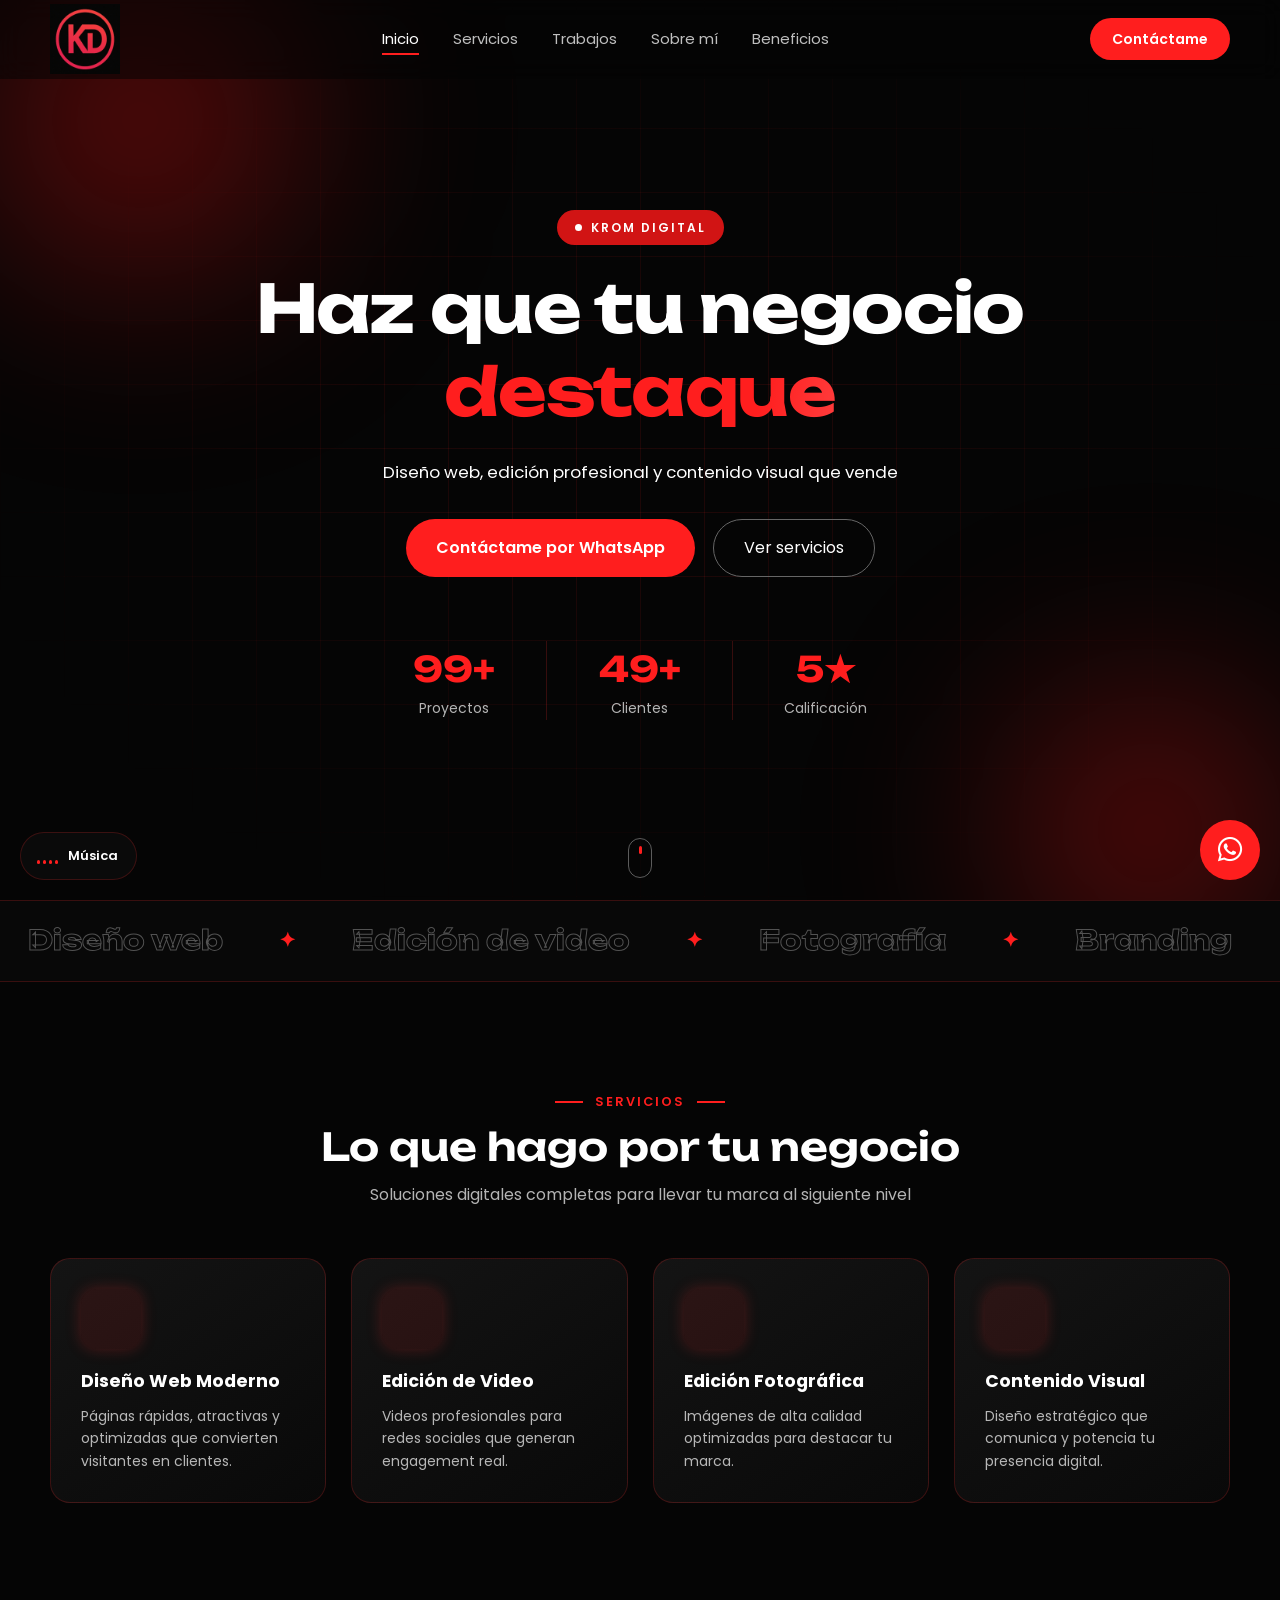
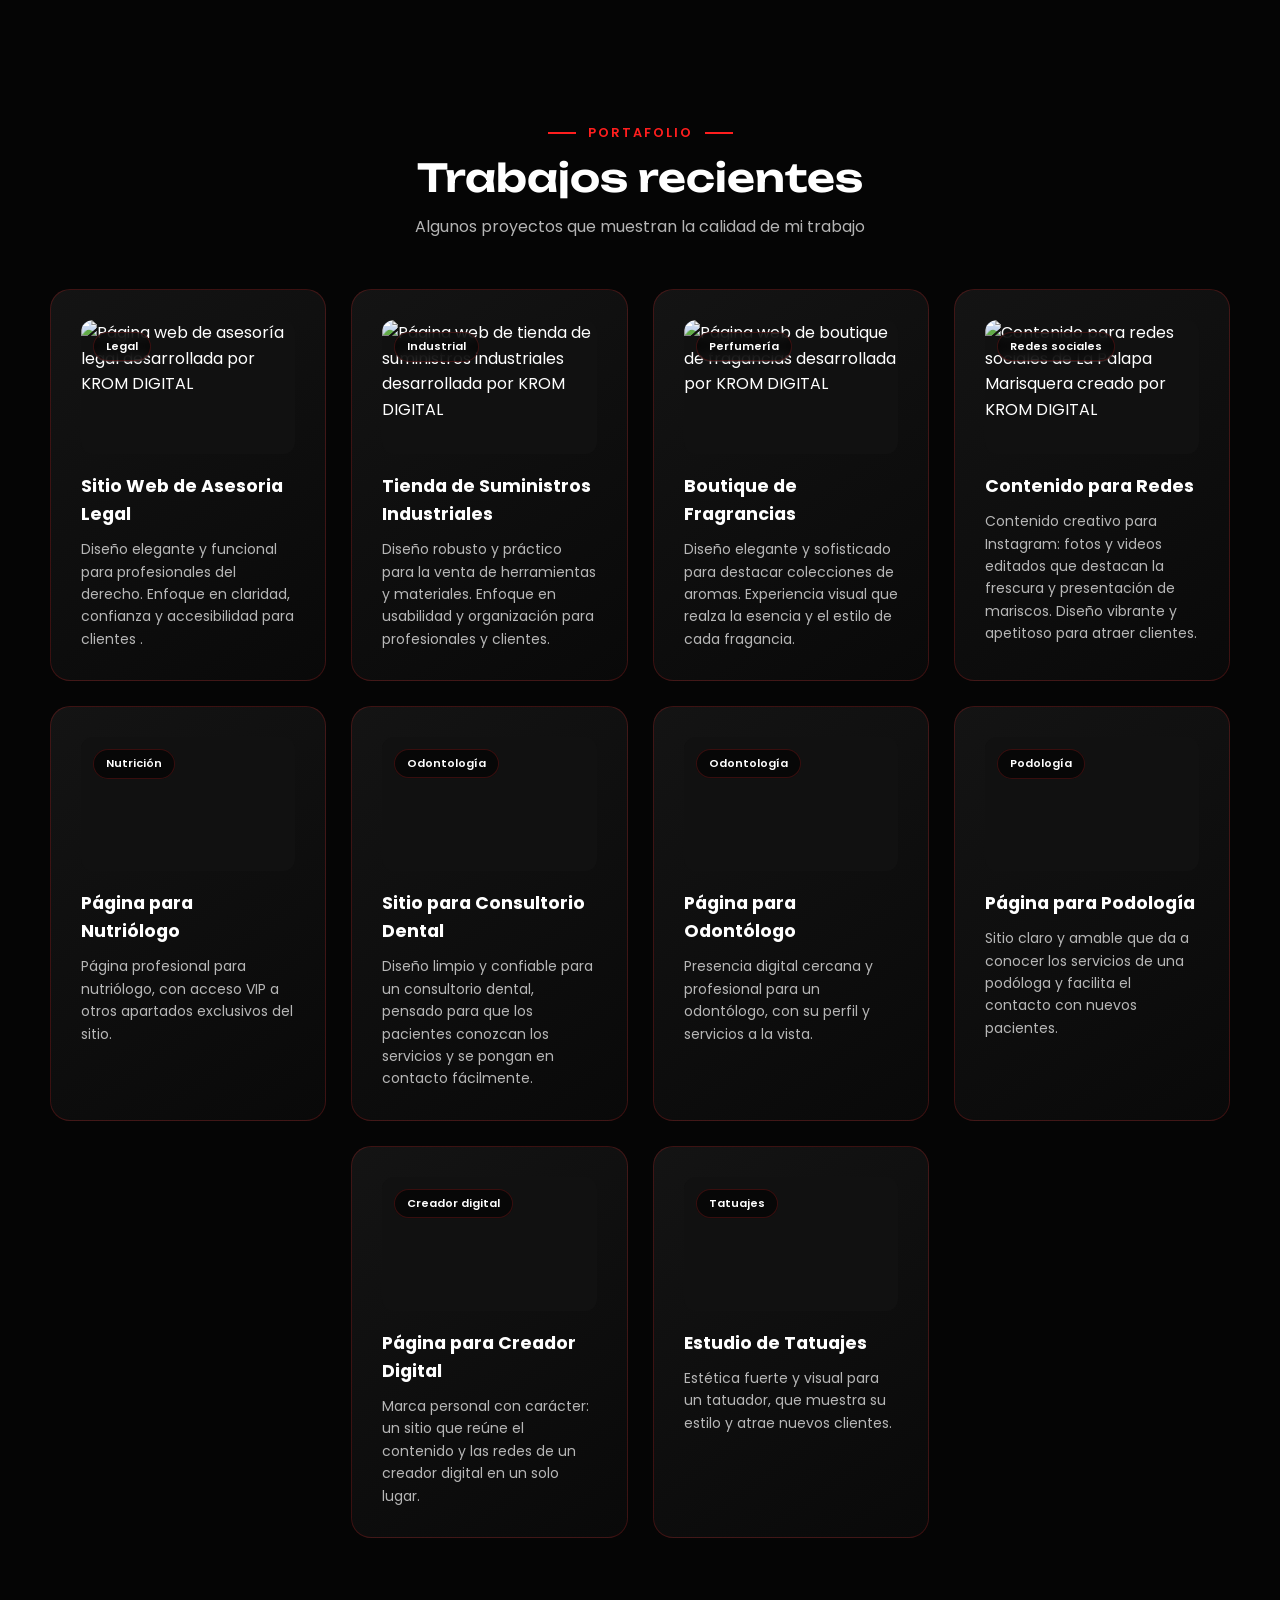
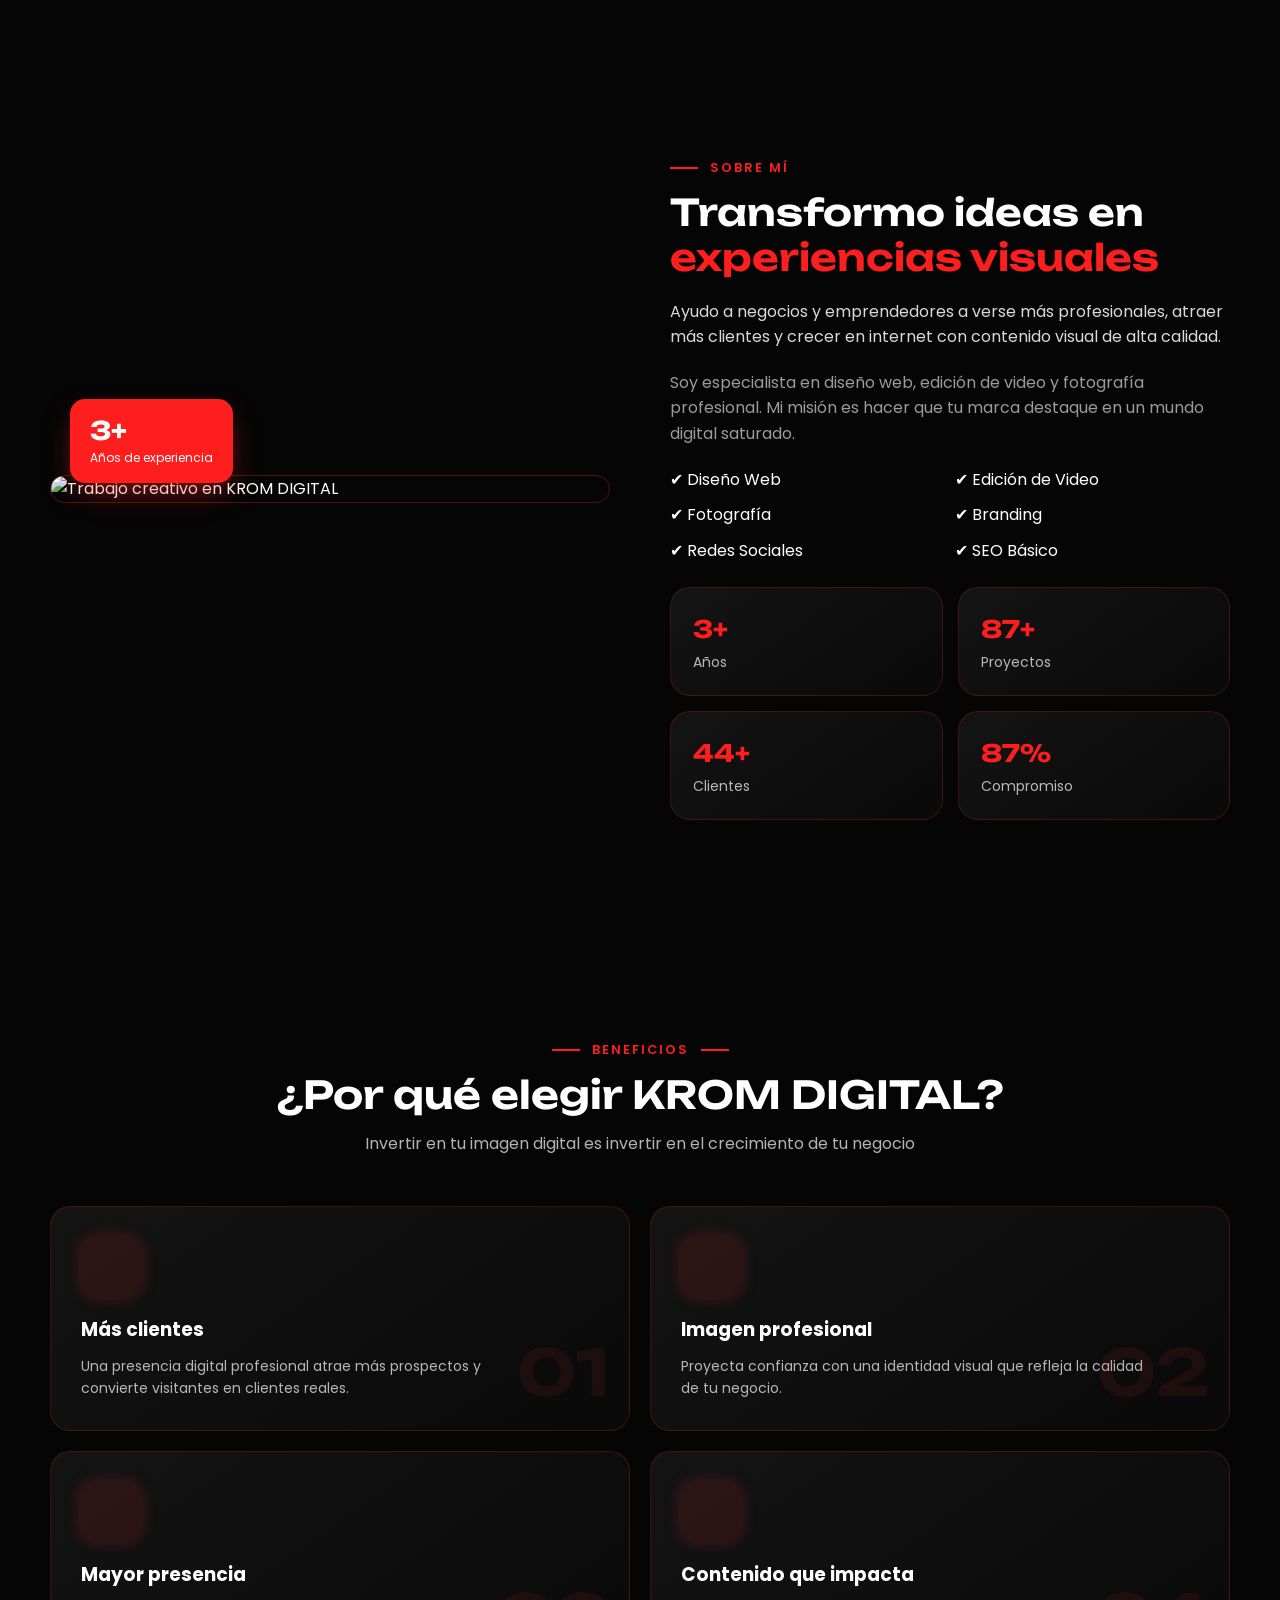
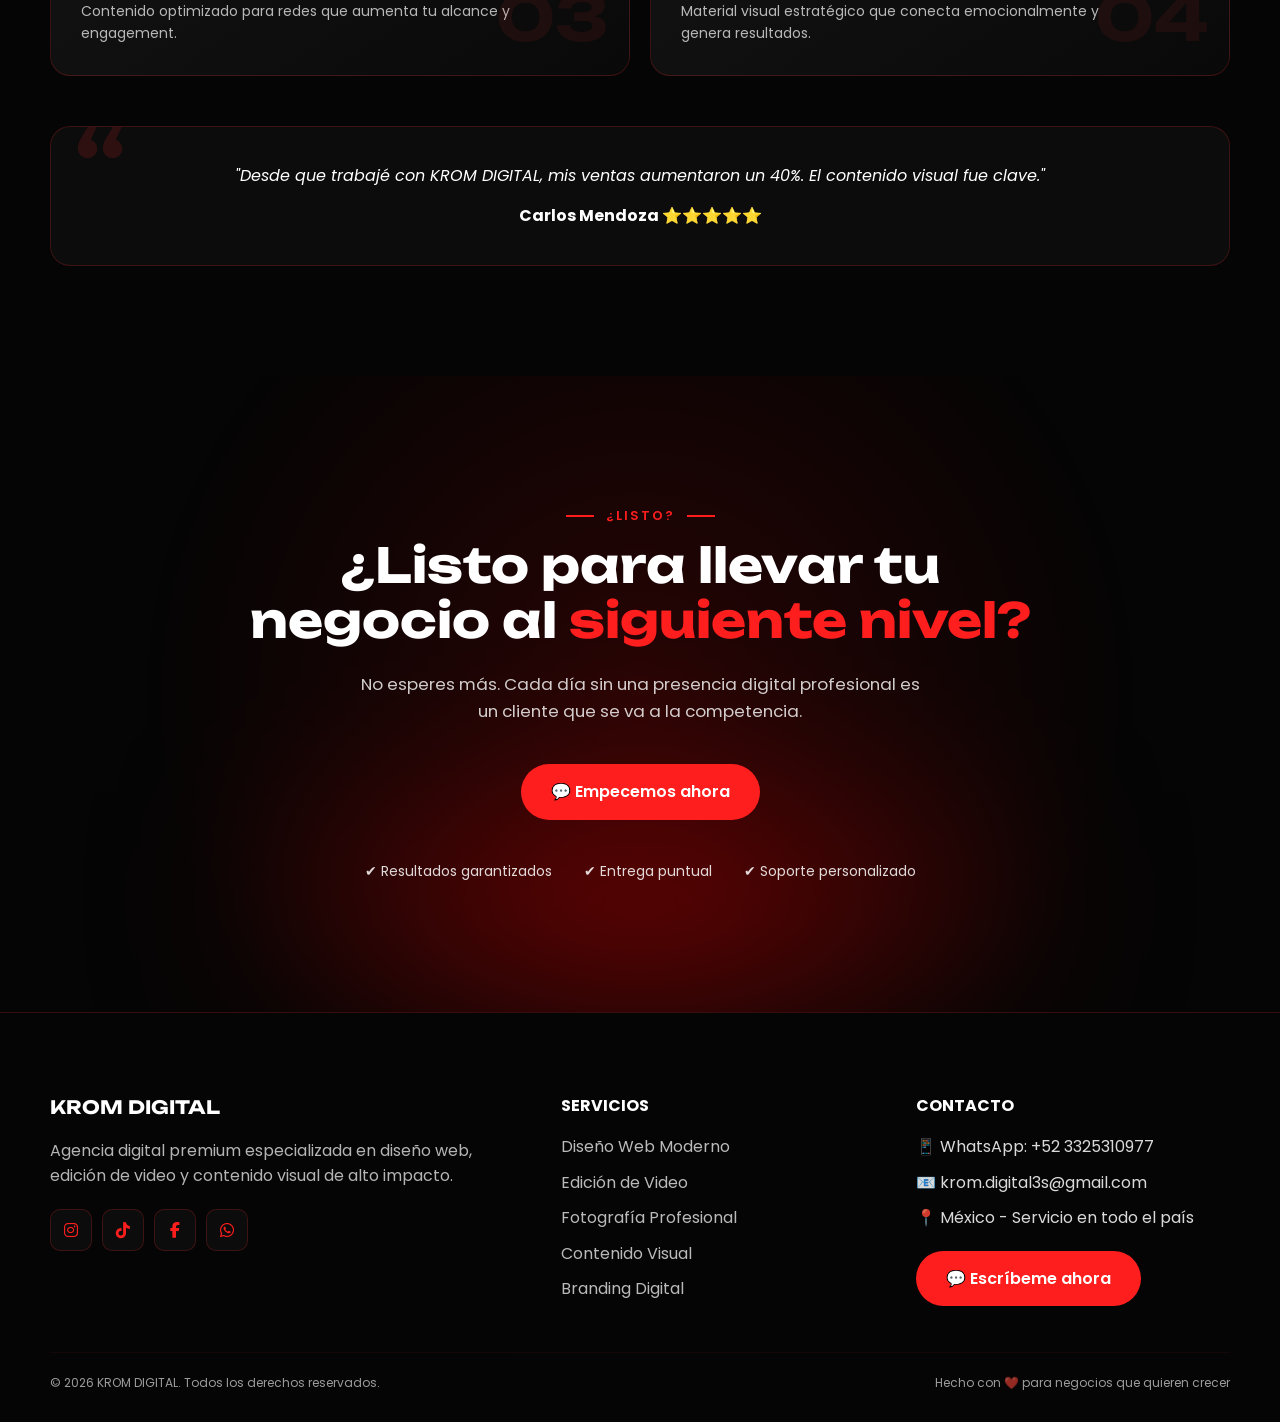
==== commit 396ad8a2: "Actualizacion y mas portafolio" ====
--- a/index.html
+++ b/index.html
@@ -6,13 +6,13 @@
 <meta name="theme-color" content="#050505">
 <title>KROM DIGITAL | Diseño Web y Marketing Digital en Guadalajara</title>
 <meta name="description" content="KROM DIGITAL es una agencia digital en Guadalajara, Jalisco. Creamos páginas web, aplicaciones, contenido para redes sociales, campañas digitales, edición de video y soluciones digitales para negocios.">
-<link rel="canonical" href="https://kromdigital.github.io/Pagina-web/">
+<link rel="canonical" href="https://kromdigital.com.mx/">
 
 <meta property="og:type" content="website">
 <meta property="og:title" content="KROM DIGITAL | Diseño Web y Marketing Digital">
 <meta property="og:description" content="Diseño web, aplicaciones, marketing digital, contenido para redes sociales y soluciones digitales para negocios.">
-<meta property="og:url" content="https://kromdigital.github.io/Pagina-web/">
-<meta property="og:image" content="https://kromdigital.github.io/Pagina-web/logo.png">
+<meta property="og:url" content="https://kromdigital.com.mx/">
+<meta property="og:image" content="https://kromdigital.com.mx/logo.png">
 <meta property="og:site_name" content="KROM DIGITAL">
 <meta property="og:locale" content="es_MX">
 
@@ -367,6 +367,20 @@
 }
 .card:hover .visit,.card:focus-visible .visit{opacity:1;translate:0 0}
 
+
+/* portafolio: filas centradas y etiquetas */
+.cards.work{display:flex;flex-wrap:wrap;justify-content:center}
+.cards.work>.card{flex:0 1 calc((100% - 75px) / 4);min-width:250px}
+.thumb.shot img{object-position:top}
+.chip{
+  position:absolute;top:12px;left:12px;
+  background:rgba(5,5,5,.75);
+  backdrop-filter:blur(6px);-webkit-backdrop-filter:blur(6px);
+  border:1px solid var(--line);color:#fff;
+  font-size:11px;font-weight:600;
+  padding:5px 12px;border-radius:20px;
+}
+
 /* ============ SOBRE MÍ ============ */
 .about-container{
   display:grid;grid-template-columns:1fr 1fr;
@@ -515,6 +529,36 @@
   font-size:12px;opacity:.6;
 }
 .heart{display:inline-block;animation:beat 1.4s ease-in-out infinite}
+
+/* ============ MÚSICA ============ */
+#yt-player{position:fixed;left:-9999px;top:0;width:200px;height:200px;pointer-events:none}
+.music{
+  position:fixed;bottom:20px;left:20px;z-index:900;
+  display:flex;align-items:center;gap:10px;
+  height:48px;padding:0 18px 0 16px;
+  background:rgba(12,12,12,.85);
+  backdrop-filter:blur(10px);-webkit-backdrop-filter:blur(10px);
+  border:1px solid var(--line);border-radius:30px;
+  color:#fff;font-size:13px;font-weight:600;cursor:pointer;
+  transition:border-color .3s, box-shadow .3s, transform .3s var(--ease);
+}
+.music[hidden]{display:none}
+.music:hover{border-color:var(--red);box-shadow:0 0 18px rgba(255,30,30,.4);transform:translateY(-2px)}
+.music.playing{border-color:var(--red)}
+.eq{display:flex;align-items:flex-end;gap:3px;height:16px}
+.eq i{display:block;width:3px;height:25%;border-radius:2px;background:var(--red)}
+.music.playing .eq i{animation:eq 1s ease-in-out infinite}
+.music.playing .eq i:nth-child(2){animation-delay:.25s}
+.music.playing .eq i:nth-child(3){animation-delay:.5s}
+.music.playing .eq i:nth-child(4){animation-delay:.12s}
+@keyframes eq{0%,100%{height:25%}50%{height:100%}}
+@media (max-width:520px){
+  .music{width:48px;padding:0;justify-content:center}
+  .music-label{display:none}
+}
+@media (prefers-reduced-motion:reduce){
+  .music.playing .eq i{animation:none;height:70%}
+}
 
 /* ============ KEYFRAMES ============ */
 @keyframes lineUp{to{translate:0 0}}
@@ -591,8 +635,8 @@
   "@context": "https://schema.org",
   "@type": "Organization",
   "name": "KROM DIGITAL",
-  "url": "https://kromdigital.github.io/Pagina-web/",
-  "logo": "https://kromdigital.github.io/Pagina-web/logo.png",
+  "url": "https://kromdigital.com.mx/",
+  "logo": "https://kromdigital.com.mx/logo.png",
   "description": "Agencia digital especializada en diseño web, desarrollo de aplicaciones, marketing para redes sociales, campañas digitales, edición de video y contenido visual.",
   "telephone": "+52 33 2531 0977",
   "email": "krom.digital3s@gmail.com",
@@ -722,10 +766,11 @@
     <p class="lead">Algunos proyectos que muestran la calidad de mi trabajo</p>
   </div>
 
-  <div class="cards">
+  <div class="cards work">
     <div class="card fade" role="link" tabindex="0" onclick="goProject('https://lescharlie.github.io/asesoria-legal/')">
       <div class="thumb">
         <img loading="lazy" src="https://negociosyempresa.com/wp-content/uploads/2023/05/Estrategias-Para-Acelerar-el-Crecimiento-de-tu-Asesoria-Legal.jpg" alt="Página web de asesoría legal desarrollada por KROM DIGITAL">
+        <span class="chip">Legal</span>
         <span class="visit">Ver proyecto</span>
       </div>
       <h3>Sitio Web de Asesoria Legal</h3>
@@ -735,6 +780,7 @@
     <div class="card fade" role="link" tabindex="0" onclick="goProject('https://lescharlie.github.io/ferreteria-central/')">
       <div class="thumb">
         <img loading="lazy" src="https://maluma.com.co/wp-content/uploads/2025/07/ferreteria-1.webp" alt="Página web de tienda de suministros industriales desarrollada por KROM DIGITAL">
+        <span class="chip">Industrial</span>
         <span class="visit">Ver proyecto</span>
       </div>
       <h3>Tienda de Suministros Industriales</h3>
@@ -744,6 +790,7 @@
     <div class="card fade" role="link" tabindex="0" onclick="goProject('https://lescharlie.github.io/essenza-perfumeria/')">
       <div class="thumb">
         <img loading="lazy" src="https://media.timeout.com/images/106214739/image.jpg" alt="Página web de boutique de fragancias desarrollada por KROM DIGITAL">
+        <span class="chip">Perfumería</span>
         <span class="visit">Ver proyecto</span>
       </div>
       <h3>Boutique de Fragrancias</h3>
@@ -753,10 +800,66 @@
     <div class="card fade" role="link" tabindex="0" onclick="goProject('https://www.instagram.com/la_palapa_marisquera/')">
       <div class="thumb">
         <img loading="lazy" src="https://img.freepik.com/foto-gratis/gente-que-crea-contenido-comida-cargar-internet-amantes-comida_23-2151461665.jpg?semt=ais_incoming&w=740&q=80" alt="Contenido para redes sociales de La Palapa Marisquera creado por KROM DIGITAL">
+        <span class="chip">Redes sociales</span>
         <span class="visit">Ver proyecto</span>
       </div>
       <h3>Contenido para Redes</h3>
       <p>Contenido creativo para Instagram: fotos y videos editados que destacan la frescura y presentación de mariscos. Diseño vibrante y apetitoso para atraer clientes.</p>
+    </div>
+
+    <div class="card fade" role="link" tabindex="0" onclick="goProject('https://kromdigital.github.io/Alberto-Garcia---PaginaWeb/')">
+      <div class="thumb shot">
+        <img loading="lazy" src="https://s0.wp.com/mshots/v1/https%3A%2F%2Fkromdigital.github.io%2FAlberto-Garcia---PaginaWeb%2F?w=800&h=500" alt="Página web de nutriólogo con acceso VIP, desarrollada por KROM DIGITAL" onerror="this.style.display='none'">
+        <span class="chip">Nutrición</span>
+        <span class="visit">Ver proyecto</span>
+      </div>
+      <h3>Página para Nutriólogo</h3>
+      <p>Página profesional para nutriólogo, con acceso VIP a otros apartados exclusivos del sitio.</p>
+    </div>
+    <div class="card fade" role="link" tabindex="0" onclick="goProject('https://dentallab.mx/')">
+      <div class="thumb shot">
+        <img loading="lazy" src="https://s0.wp.com/mshots/v1/https%3A%2F%2Fdentallab.mx%2F?w=800&h=500" alt="Página web de consultorio dental desarrollada por KROM DIGITAL" onerror="this.style.display='none'">
+        <span class="chip">Odontología</span>
+        <span class="visit">Ver proyecto</span>
+      </div>
+      <h3>Sitio para Consultorio Dental</h3>
+      <p>Diseño limpio y confiable para un consultorio dental, pensado para que los pacientes conozcan los servicios y se pongan en contacto fácilmente.</p>
+    </div>
+    <div class="card fade" role="link" tabindex="0" onclick="goProject('https://kromdigital.github.io/pagina-web-dental-monica-itzel/')">
+      <div class="thumb shot">
+        <img loading="lazy" src="https://s0.wp.com/mshots/v1/https%3A%2F%2Fkromdigital.github.io%2Fpagina-web-dental-monica-itzel%2F?w=800&h=500" alt="Página web para odontología desarrollada por KROM DIGITAL" onerror="this.style.display='none'">
+        <span class="chip">Odontología</span>
+        <span class="visit">Ver proyecto</span>
+      </div>
+      <h3>Página para Odontólogo</h3>
+      <p>Presencia digital cercana y profesional para un odontólogo, con su perfil y servicios a la vista.</p>
+    </div>
+    <div class="card fade" role="link" tabindex="0" onclick="goProject('https://kromdigital.github.io/Pdga.-Susy-Larios/')">
+      <div class="thumb shot">
+        <img loading="lazy" src="https://s0.wp.com/mshots/v1/https%3A%2F%2Fkromdigital.github.io%2FPdga.-Susy-Larios%2F?w=800&h=500" alt="Página web para podología desarrollada por KROM DIGITAL" onerror="this.style.display='none'">
+        <span class="chip">Podología</span>
+        <span class="visit">Ver proyecto</span>
+      </div>
+      <h3>Página para Podología</h3>
+      <p>Sitio claro y amable que da a conocer los servicios de una podóloga y facilita el contacto con nuevos pacientes.</p>
+    </div>
+    <div class="card fade" role="link" tabindex="0" onclick="goProject('https://kromdigital.github.io/THE-BOSS-MOY/')">
+      <div class="thumb shot">
+        <img loading="lazy" src="https://s0.wp.com/mshots/v1/https%3A%2F%2Fkromdigital.github.io%2FTHE-BOSS-MOY%2F?w=800&h=500" alt="Página web para creador digital desarrollada por KROM DIGITAL" onerror="this.style.display='none'">
+        <span class="chip">Creador digital</span>
+        <span class="visit">Ver proyecto</span>
+      </div>
+      <h3>Página para Creador Digital</h3>
+      <p>Marca personal con carácter: un sitio que reúne el contenido y las redes de un creador digital en un solo lugar.</p>
+    </div>
+    <div class="card fade" role="link" tabindex="0" onclick="goProject('https://kromdigital.github.io/frank-tattoo-studio/')">
+      <div class="thumb shot">
+        <img loading="lazy" src="https://s0.wp.com/mshots/v1/https%3A%2F%2Fkromdigital.github.io%2Ffrank-tattoo-studio%2F?w=800&h=500" alt="Página web para estudio de tatuajes desarrollada por KROM DIGITAL" onerror="this.style.display='none'">
+        <span class="chip">Tatuajes</span>
+        <span class="visit">Ver proyecto</span>
+      </div>
+      <h3>Estudio de Tatuajes</h3>
+      <p>Estética fuerte y visual para un tatuador, que muestra su estilo y atrae nuevos clientes.</p>
     </div>
   </div>
 </section>
@@ -909,6 +1012,12 @@
     <p>Hecho con <span class="heart">❤️</span> para negocios que quieren crecer</p>
   </div>
 </footer>
+
+<button class="music" aria-label="Reproducir música" aria-pressed="false" hidden>
+  <span class="eq" aria-hidden="true"><i></i><i></i><i></i><i></i></span>
+  <span class="music-label">Música</span>
+</button>
+<div id="yt-player" aria-hidden="true"></div>
 
 <a class="whatsapp" href="https://wa.me/523325310977" target="_blank" rel="noopener" aria-label="Escríbenos por WhatsApp">
   <i class="fab fa-whatsapp"></i>
@@ -1048,6 +1157,63 @@
   if(sec) spy.observe(sec);
 });
 
+// ---- Música de fondo (YouTube). Pega aquí el link; déjalo vacío para ocultar el botón.
+const MUSIC_URL = 'https://youtu.be/INwS8xzRw0E?si=-IHmy7LlWNlDvxbw';
+
+(function(){
+  const m = MUSIC_URL.match(/(?:youtu\.be\/|v=|\/embed\/|\/shorts\/)([\w-]{11})/);
+  const btn = document.querySelector('.music');
+  if(!m || !btn) return;
+  const videoId = m[1];
+  let player = null, ready = false, wantPlay = false;
+
+  btn.hidden = false;
+
+  function setState(on){
+    btn.classList.toggle('playing', on);
+    btn.setAttribute('aria-pressed', on);
+    btn.setAttribute('aria-label', on ? 'Pausar música' : 'Reproducir música');
+  }
+
+  window.onYouTubeIframeAPIReady = function(){
+    player = new YT.Player('yt-player', {
+      width:'200', height:'200', videoId:videoId,
+      playerVars:{ playsinline:1, controls:0, loop:1, playlist:videoId, rel:0 },
+      events:{
+        onReady:function(){
+          ready = true;
+          player.setVolume(40);
+          if(wantPlay) player.playVideo();
+        },
+        onStateChange:function(e){
+          if(e.data === YT.PlayerState.PLAYING) setState(true);
+          if(e.data === YT.PlayerState.PAUSED) setState(false);
+        }
+      }
+    });
+  };
+
+  // carga la API de YouTube cuando la página ya terminó de cargar
+  addEventListener('load', function(){
+    const tag = document.createElement('script');
+    tag.src = 'https://www.youtube.com/iframe_api';
+    document.head.appendChild(tag);
+  });
+
+  btn.addEventListener('click', function(){
+    const playing = btn.classList.contains('playing');
+    if(playing){
+      wantPlay = false;
+      player && player.pauseVideo();
+      setState(false);
+    } else {
+      wantPlay = true;
+      if(ready) player.playVideo();
+      setState(true);
+    }
+  });
+})();
+
 lucide.createIcons();
 </script>
 
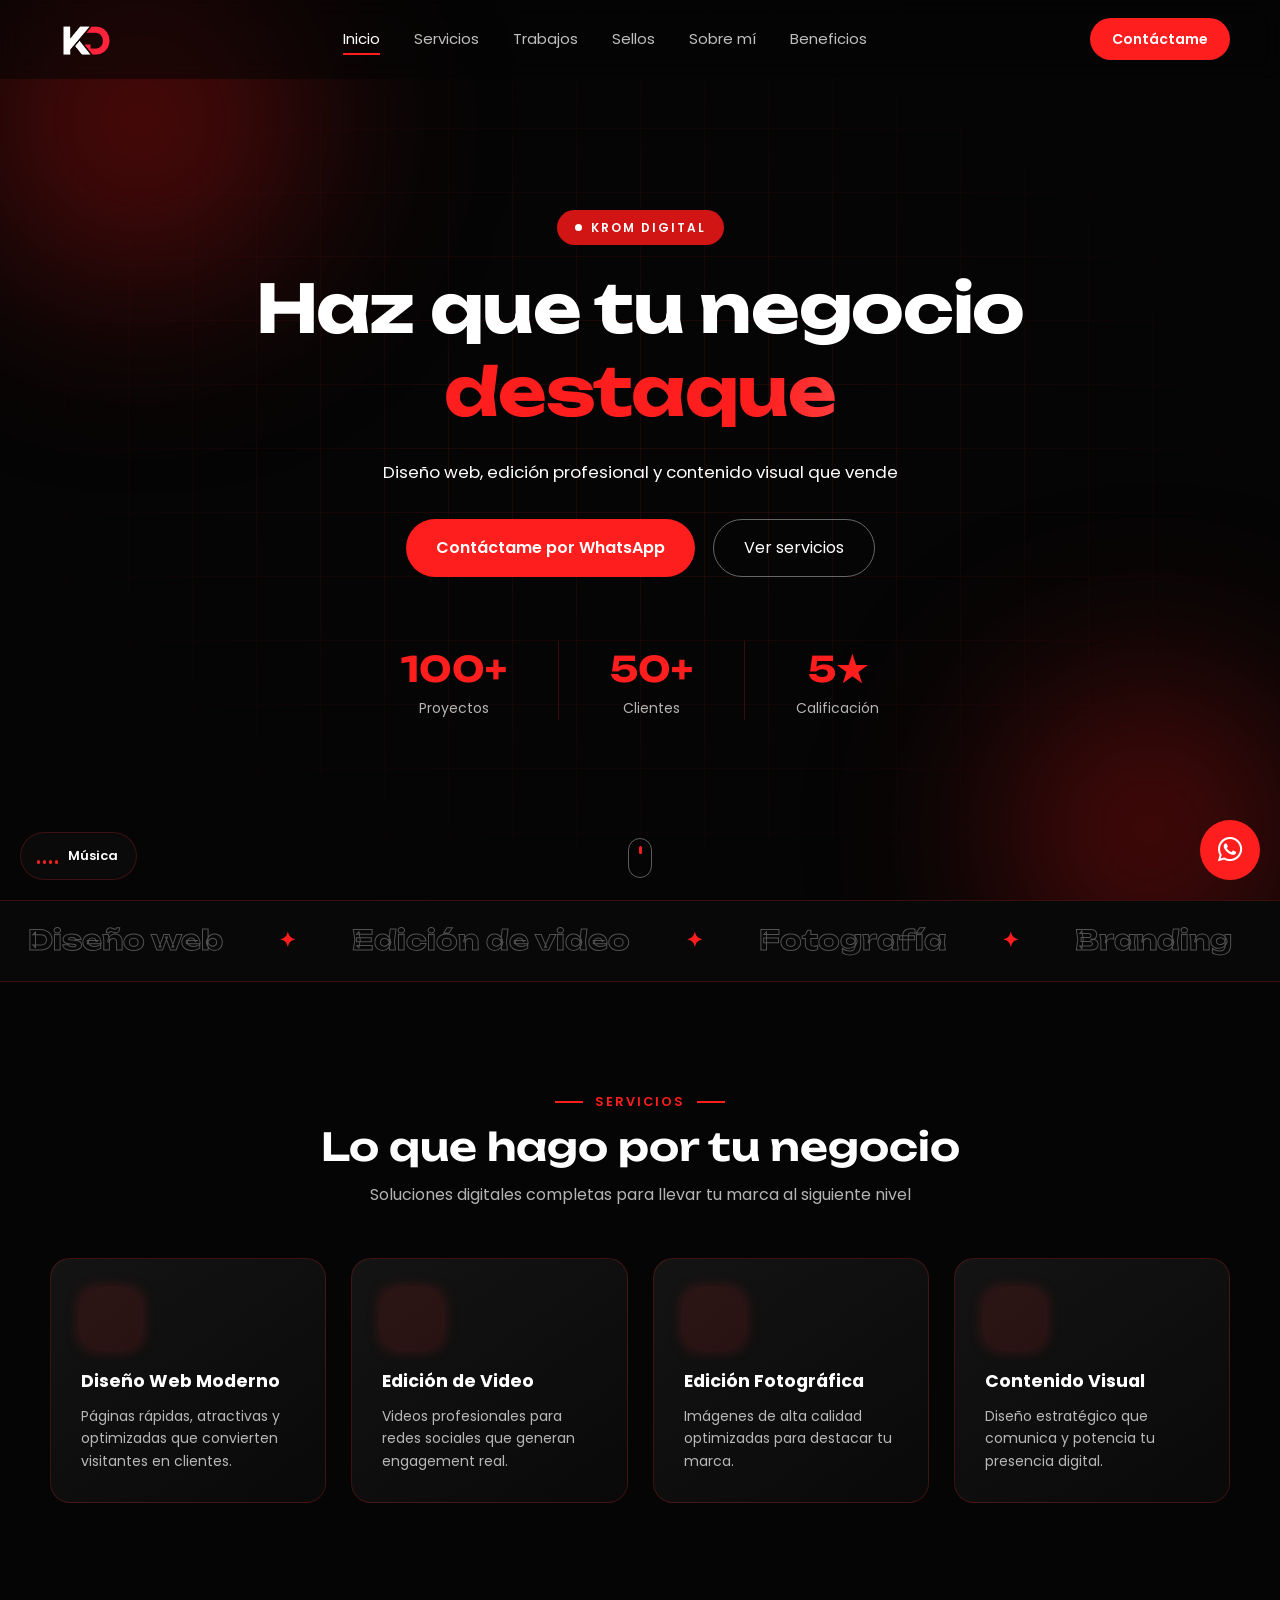
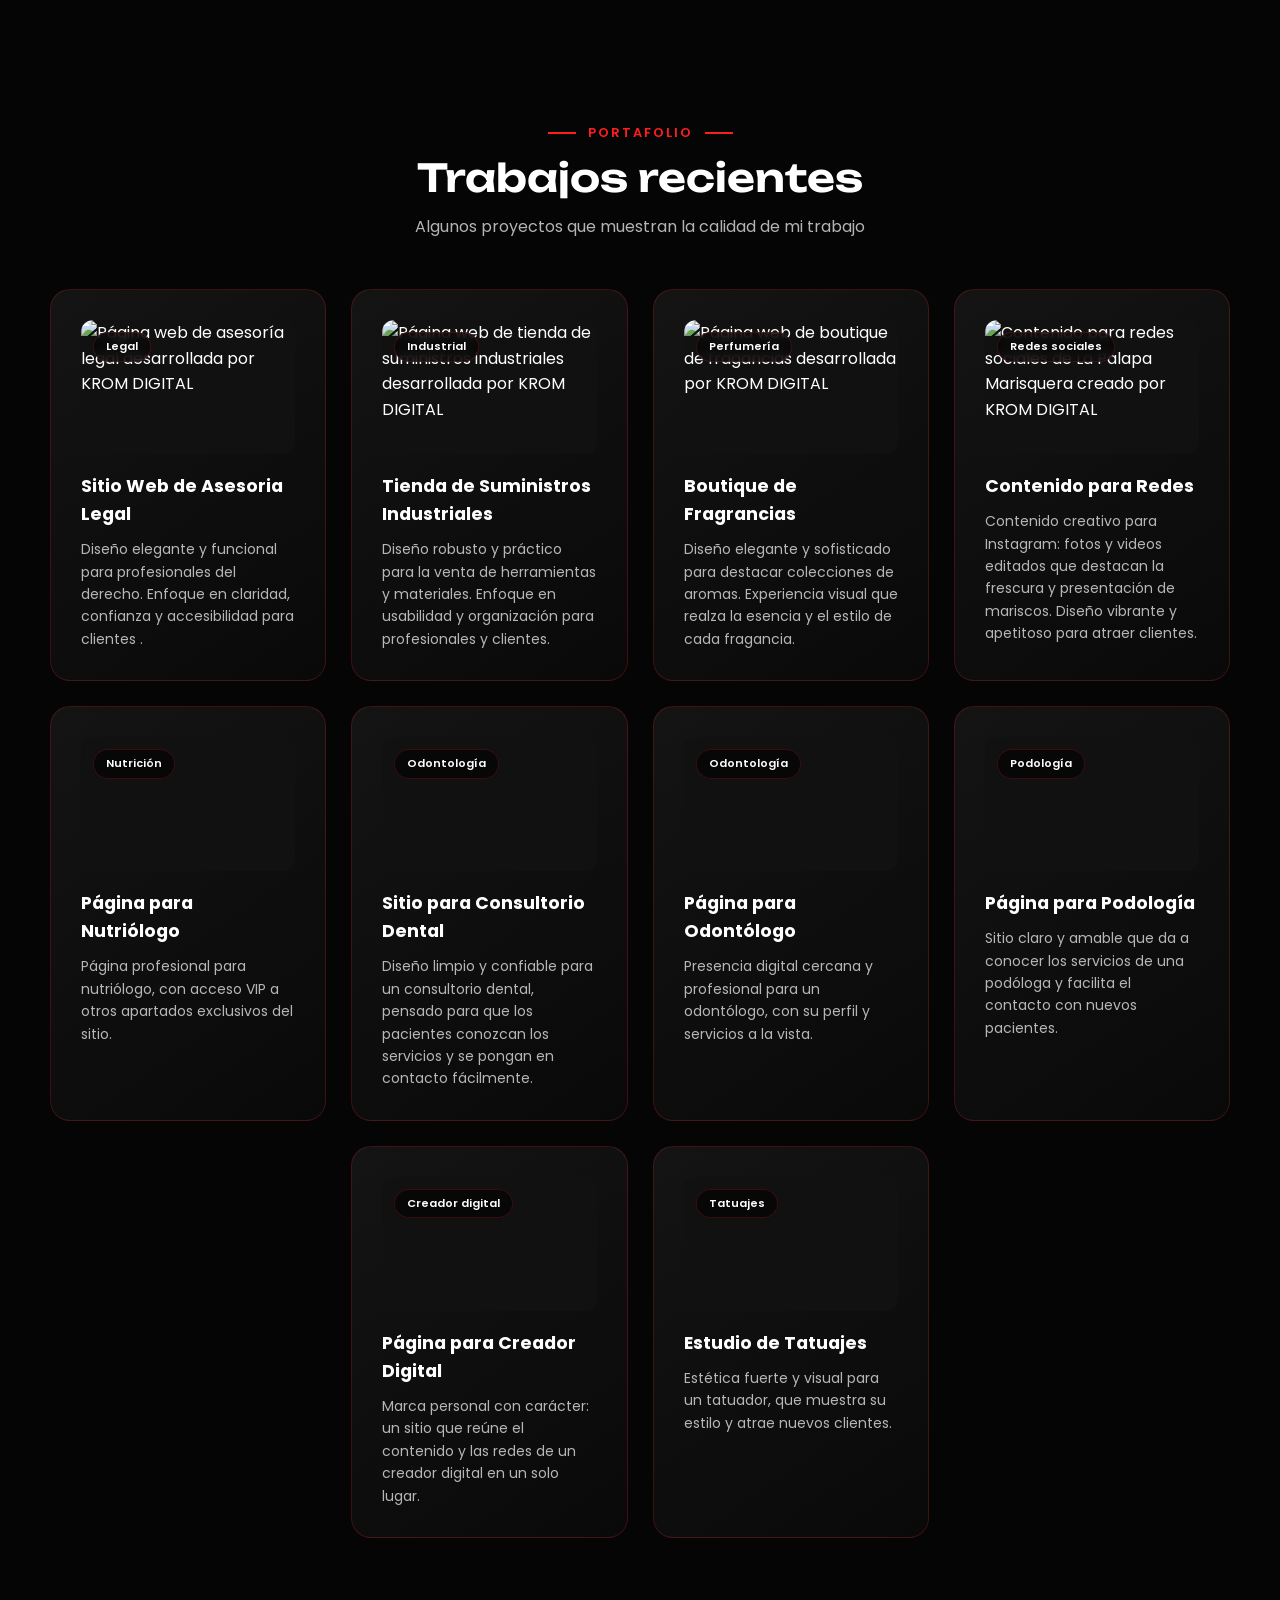
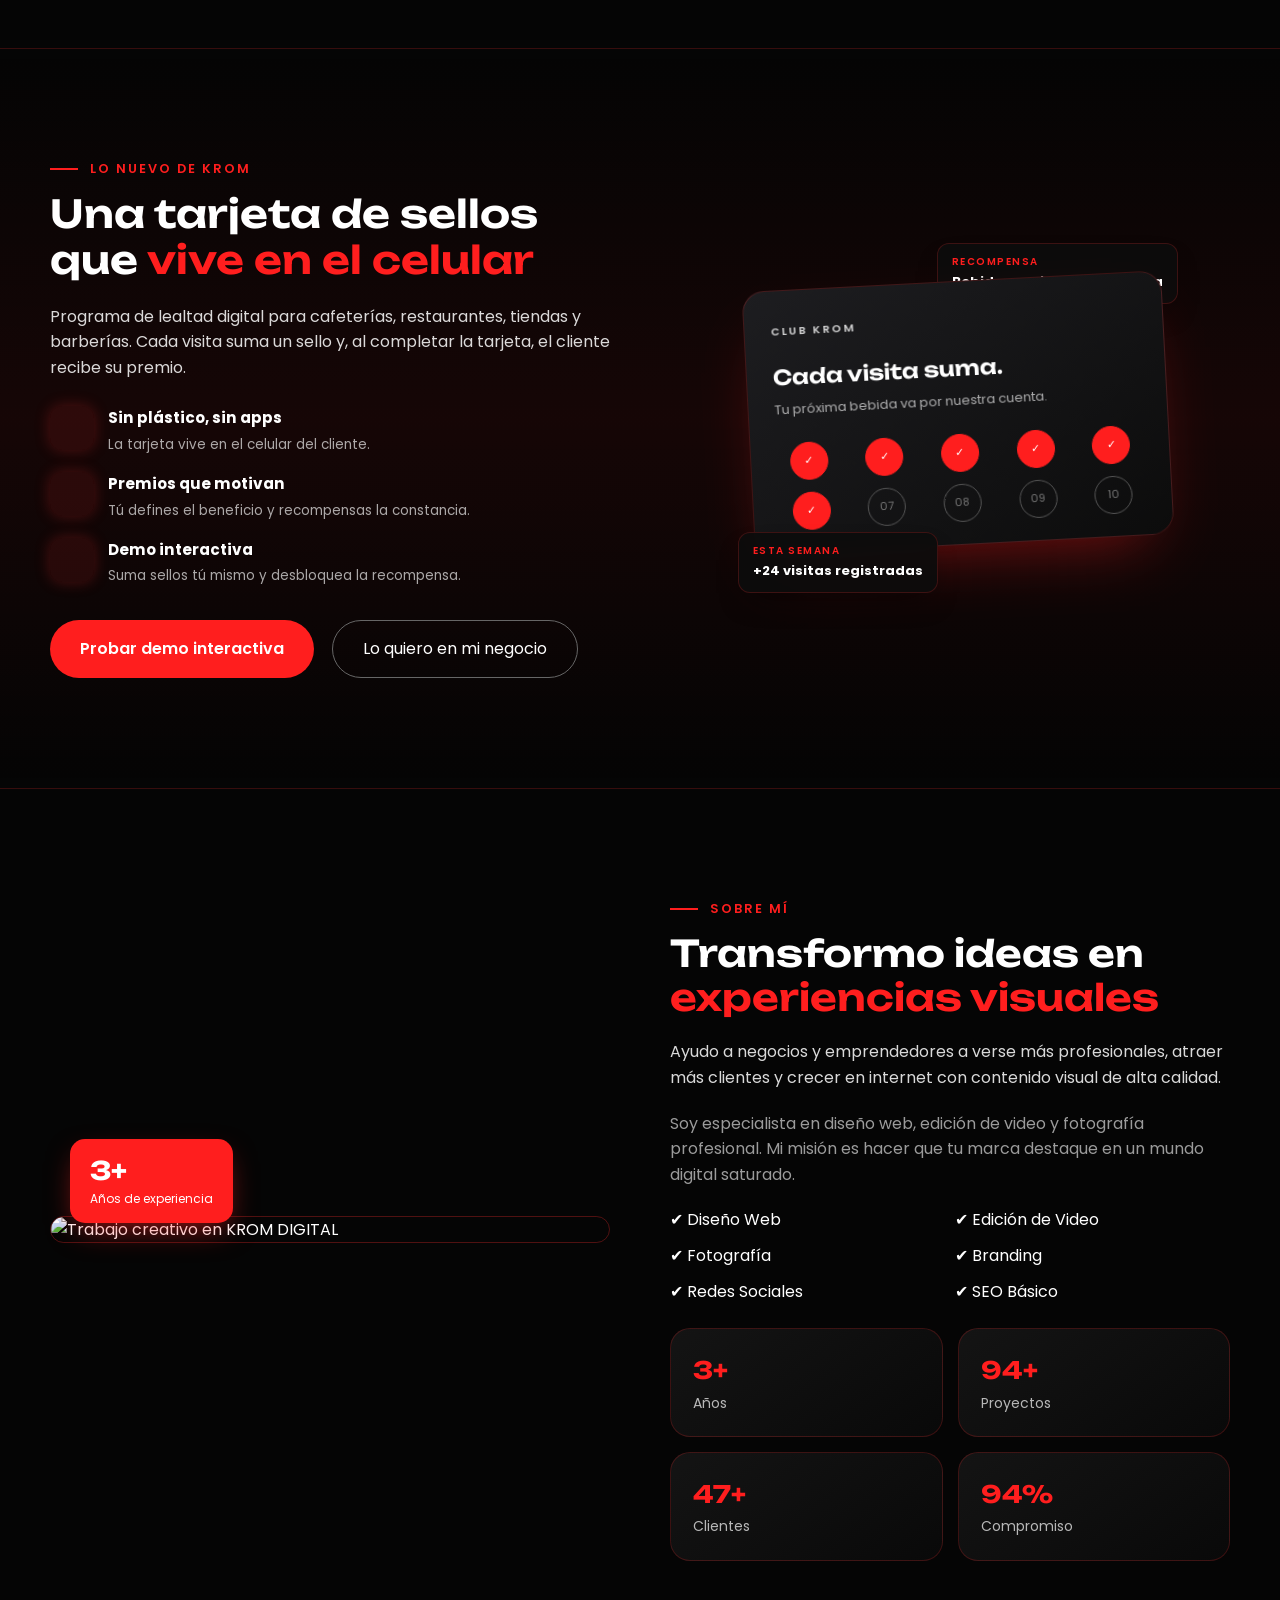
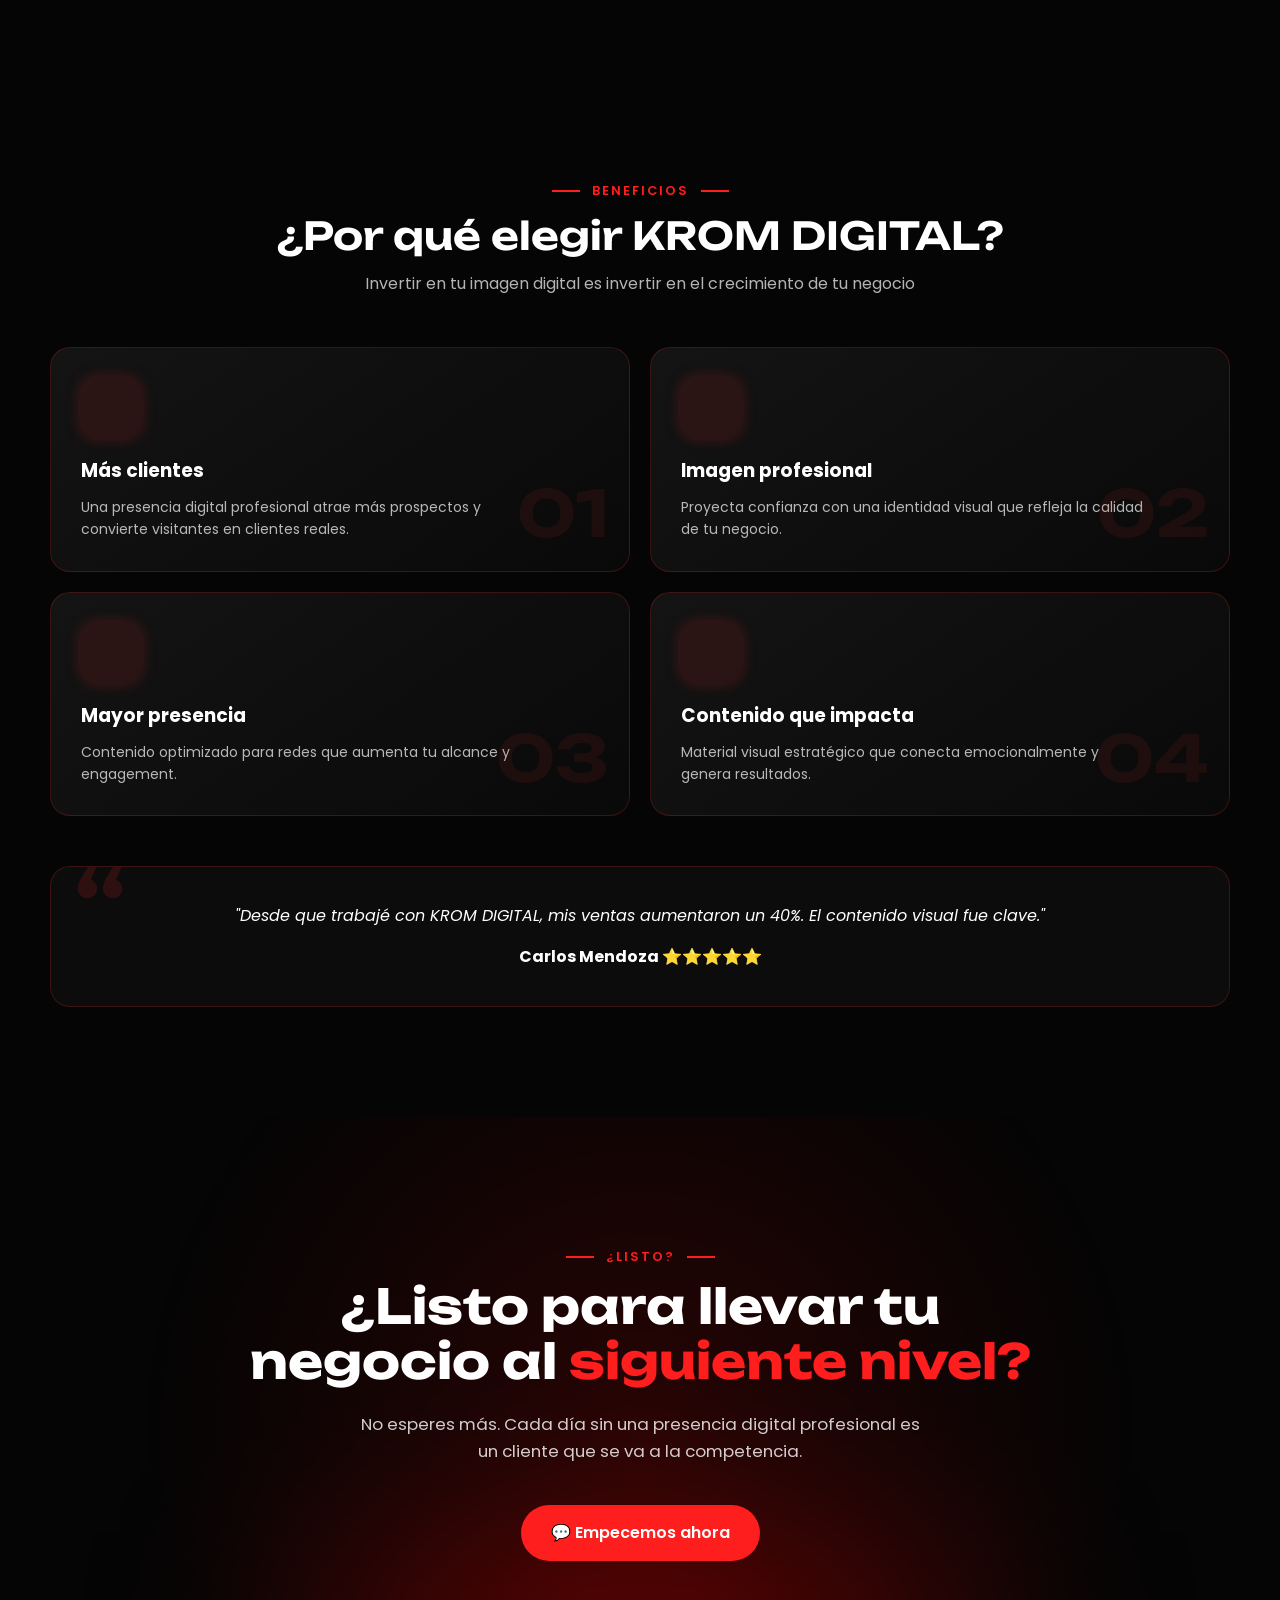
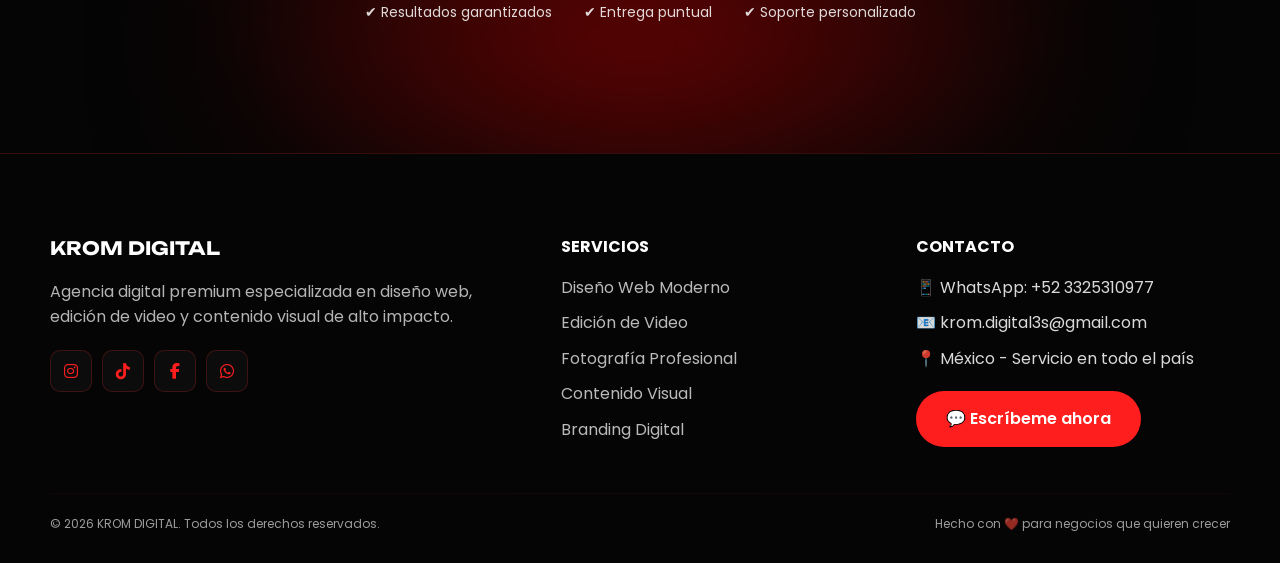
==== commit 15993928: "Agrega sección de sellos digitales y mejora portafolio en celular" ====
--- a/index.html
+++ b/index.html
@@ -380,6 +380,78 @@
   font-size:11px;font-weight:600;
   padding:5px 12px;border-radius:20px;
 }
+
+
+/* ============ SELLOS DIGITALES ============ */
+.sellos{
+  position:relative;isolation:isolate;overflow:hidden;
+  padding:clamp(70px,10vw,110px) var(--pad-x);
+  border-block:1px solid var(--line);
+  background:linear-gradient(180deg, transparent, rgba(255,30,30,.07) 50%, transparent);
+}
+.sellos-container{
+  display:grid;grid-template-columns:1.05fr 1fr;
+  gap:clamp(30px,5vw,70px);align-items:center;
+}
+.sellos-text h2{
+  font-size:clamp(1.5rem,3.4vw,2.4rem);
+  line-height:1.2;font-weight:600;text-wrap:balance;
+}
+.sellos-text h2 span{color:var(--red)}
+.sellos-points{list-style:none;display:grid;gap:16px;margin:26px 0 32px}
+.sellos-points li{display:flex;gap:14px;align-items:flex-start}
+.sellos-points .icon{width:44px;height:44px;margin:0;flex:none;border-radius:12px}
+.sellos-points .icon svg{width:20px;height:20px}
+.sellos-points b{display:block;font-size:.95rem}
+.sellos-points span{font-size:13.5px;opacity:.65}
+.sellos .buttons{justify-content:flex-start;margin-top:0}
+a.btn-main{display:inline-flex;align-items:center;text-decoration:none}
+
+.sello-visual{position:relative;width:100%;max-width:440px;margin-inline:auto;padding:44px 10px 54px}
+.sello-card{
+  background:linear-gradient(145deg,#1d1d20,#0c0c0c);
+  border:1px solid var(--line);border-radius:22px;
+  padding:26px 26px 22px;
+  transform:rotate(-3deg);
+  box-shadow:0 30px 60px -28px rgba(255,30,30,.45);
+  transition:transform .6s var(--ease);
+}
+.sello-visual:hover .sello-card{transform:rotate(0)}
+.sello-card small{font-size:11px;letter-spacing:2px;font-weight:600;opacity:.8}
+.sello-card h3{font-family:var(--display);font-size:1.3rem;font-weight:600;margin:18px 0 6px}
+.sello-card p{font-size:13px;opacity:.65}
+.sdots{display:grid;grid-template-columns:repeat(5,1fr);gap:12px;margin-top:22px;justify-items:center}
+.sdot{
+  width:38px;height:38px;border-radius:50%;
+  display:grid;place-items:center;
+  border:1.5px solid #555;color:#777;font-size:11px;
+  transition:background .4s, border-color .4s, color .4s, transform .5s var(--ease);
+}
+.sdot.on{color:transparent;transform:scale(.8)}
+.sello-visual.show .sdot.on{
+  background:var(--red);border-color:var(--red);color:#fff;transform:scale(1);
+  transition-delay:calc(var(--k) * .14s + .5s);
+}
+.schip{
+  position:absolute;
+  background:rgba(12,12,12,.92);
+  backdrop-filter:blur(8px);-webkit-backdrop-filter:blur(8px);
+  border:1px solid var(--line);border-radius:12px;
+  padding:10px 14px;font-size:12px;
+  box-shadow:0 14px 30px -14px rgba(0,0,0,.7);
+  animation:bob 5s ease-in-out infinite;
+}
+.schip small{display:block;color:var(--red);font-size:10px;font-weight:600;letter-spacing:1.5px}
+.schip b{display:block;font-size:13px;margin-top:2px}
+.schip.a{top:6px;right:0}
+.schip.b{bottom:6px;left:0;animation-delay:-2.5s}
+
+@media (max-width:900px){
+  .sellos-container{grid-template-columns:1fr}
+}
+
+
+
 
 /* ============ SOBRE MÍ ============ */
 .about-container{
@@ -609,6 +681,17 @@
   .cta-features{flex-direction:column;gap:10px}
 }
 
+/* portafolio responsive */
+@media (max-width:1100px){
+  .cards.work>.card{flex:0 1 calc((100% - 25px) / 2)}
+}
+@media (max-width:640px){
+  .cards.work>.card{flex:1 1 100%;min-width:0;padding:22px}
+}
+@media (hover:none){
+  .visit{opacity:1;translate:0 0}
+}
+
 /* accesibilidad: respetar "reducir movimiento" */
 @media (prefers-reduced-motion:reduce){
   *,*::before,*::after{
@@ -661,6 +744,7 @@
     <li><a href="#inicio">Inicio</a></li>
     <li><a href="#servicios">Servicios</a></li>
     <li><a href="#portafolio">Trabajos</a></li>
+    <li><a href="#sellos">Sellos</a></li>
     <li><a href="#sobre">Sobre mí</a></li>
     <li><a href="#beneficios">Beneficios</a></li>
   </ul>
@@ -861,6 +945,62 @@
       <h3>Estudio de Tatuajes</h3>
       <p>Estética fuerte y visual para un tatuador, que muestra su estilo y atrae nuevos clientes.</p>
     </div>
+  </div>
+</section>
+
+
+<!-- SELLOS DIGITALES -->
+<section id="sellos" class="sellos">
+  <div class="sellos-container">
+
+    <div class="sellos-text fade">
+      <p class="tag">LO NUEVO DE KROM</p>
+      <h2>Una tarjeta de sellos que <span>vive en el celular</span></h2>
+      <p class="desc">Programa de lealtad digital para cafeterías, restaurantes, tiendas y barberías. Cada visita suma un sello y, al completar la tarjeta, el cliente recibe su premio.</p>
+
+      <ul class="sellos-points">
+        <li>
+          <div class="icon"><i data-lucide="smartphone"></i></div>
+          <div><b>Sin plástico, sin apps</b><span>La tarjeta vive en el celular del cliente.</span></div>
+        </li>
+        <li>
+          <div class="icon"><i data-lucide="gift"></i></div>
+          <div><b>Premios que motivan</b><span>Tú defines el beneficio y recompensas la constancia.</span></div>
+        </li>
+        <li>
+          <div class="icon"><i data-lucide="mouse-pointer-click"></i></div>
+          <div><b>Demo interactiva</b><span>Suma sellos tú mismo y desbloquea la recompensa.</span></div>
+        </li>
+      </ul>
+
+      <div class="buttons">
+        <a class="btn-main" href="https://kromdigital.github.io/SELLOS-DIGITALES/" target="_blank" rel="noopener">Probar demo interactiva</a>
+        <a class="btn-outline" href="https://wa.me/523325310977?text=Hola%20KROM%20DIGITAL%2C%20me%20interesa%20la%20tarjeta%20de%20sellos%20digitales%20para%20mi%20negocio" target="_blank" rel="noopener">Lo quiero en mi negocio</a>
+      </div>
+    </div>
+
+    <div class="sello-visual fade" aria-hidden="true">
+      <div class="schip a"><small>RECOMPENSA</small><b>Bebida gratis desbloqueada</b></div>
+      <div class="sello-card">
+        <small>CLUB KROM</small>
+        <h3>Cada visita suma.</h3>
+        <p>Tu próxima bebida va por nuestra cuenta.</p>
+        <div class="sdots">
+          <span class="sdot on" style="--k:0">✓</span>
+          <span class="sdot on" style="--k:1">✓</span>
+          <span class="sdot on" style="--k:2">✓</span>
+          <span class="sdot on" style="--k:3">✓</span>
+          <span class="sdot on" style="--k:4">✓</span>
+          <span class="sdot on" style="--k:5">✓</span>
+          <span class="sdot">07</span>
+          <span class="sdot">08</span>
+          <span class="sdot">09</span>
+          <span class="sdot">10</span>
+        </div>
+      </div>
+      <div class="schip b"><small>ESTA SEMANA</small><b>+24 visitas registradas</b></div>
+    </div>
+
   </div>
 </section>
 
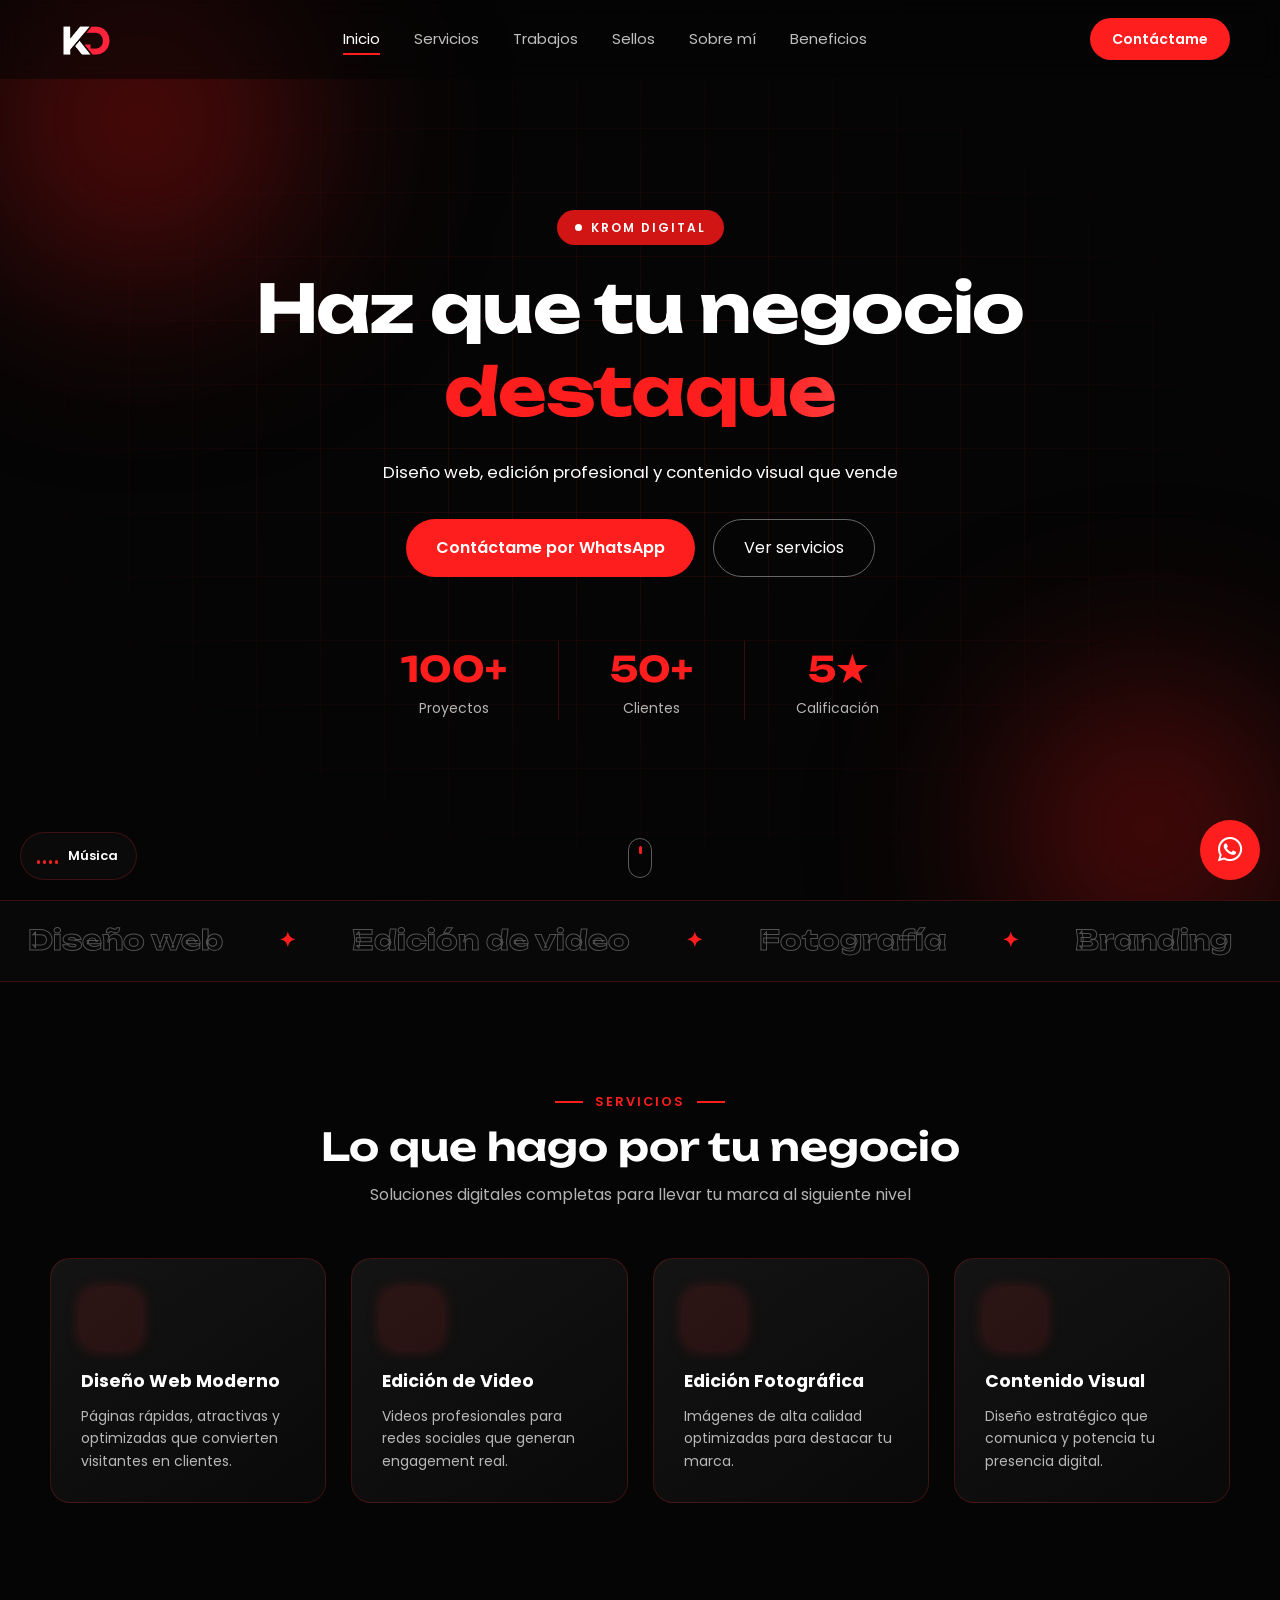
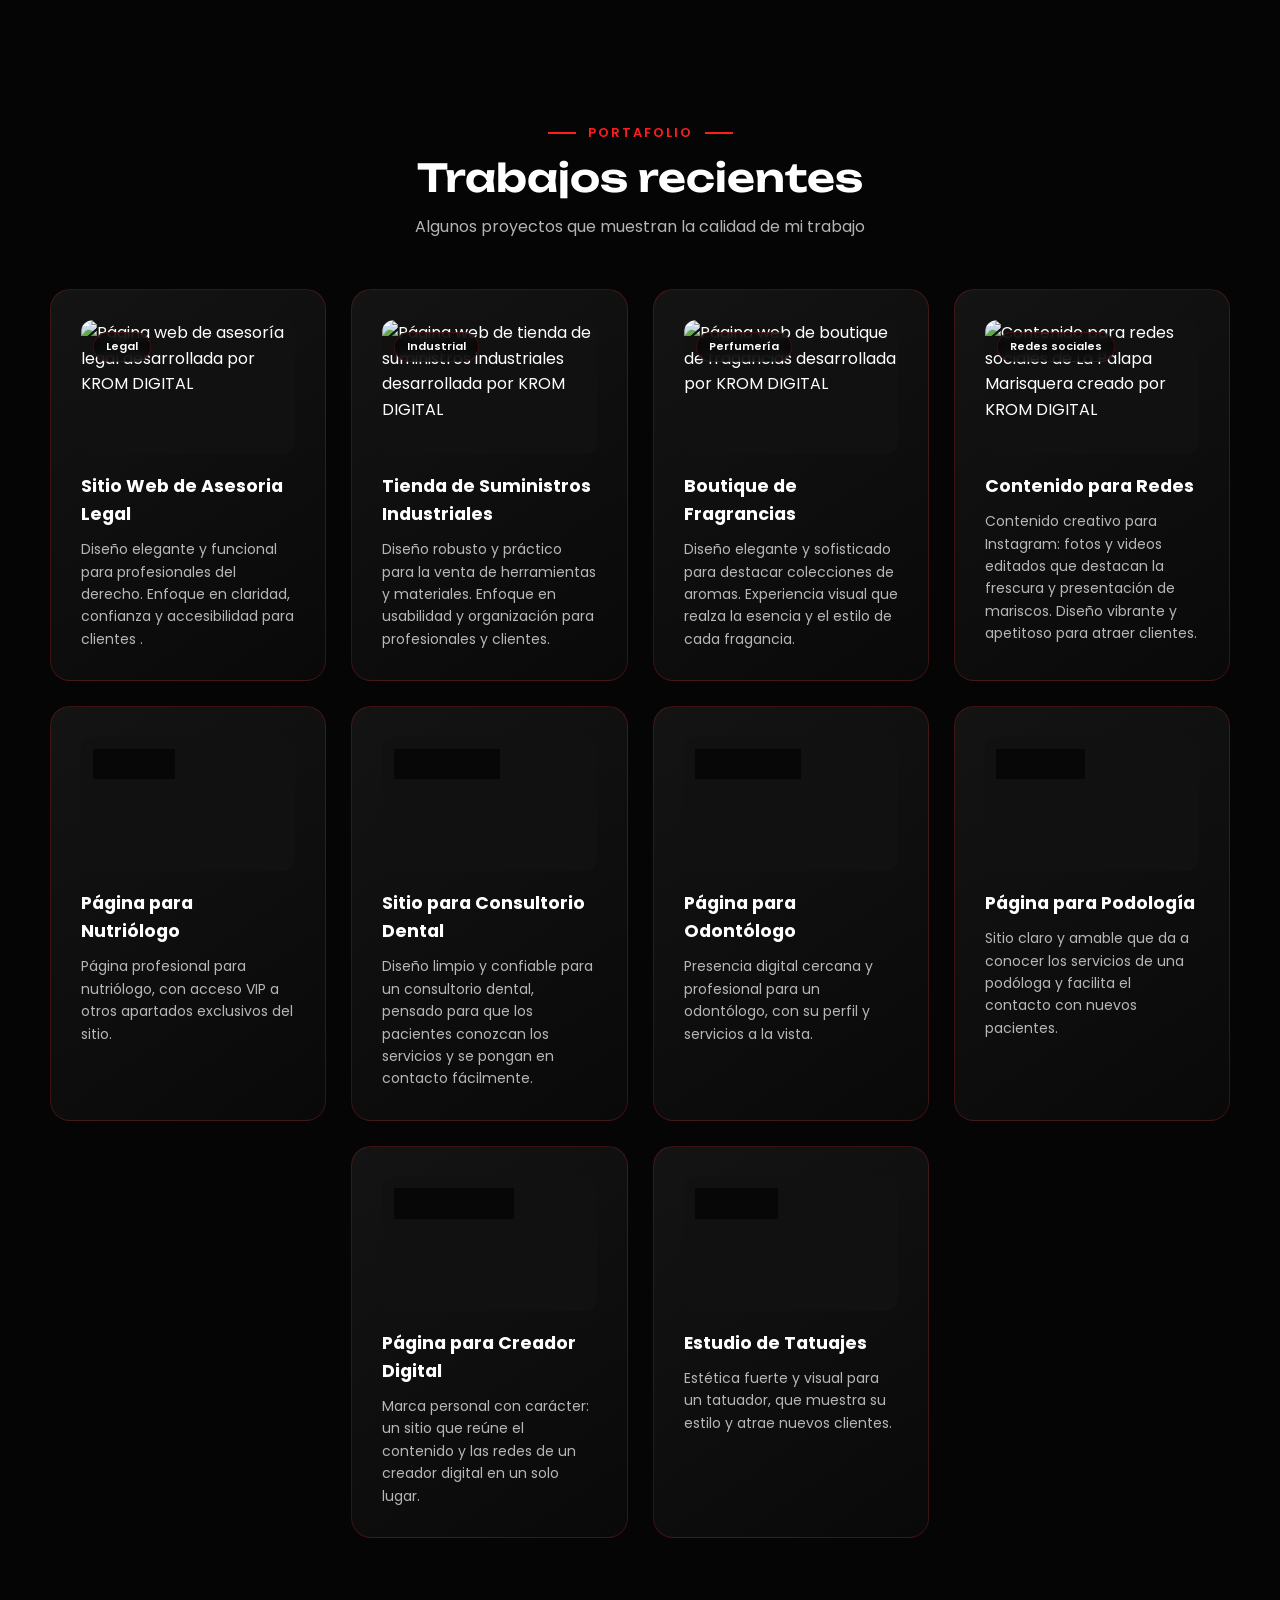
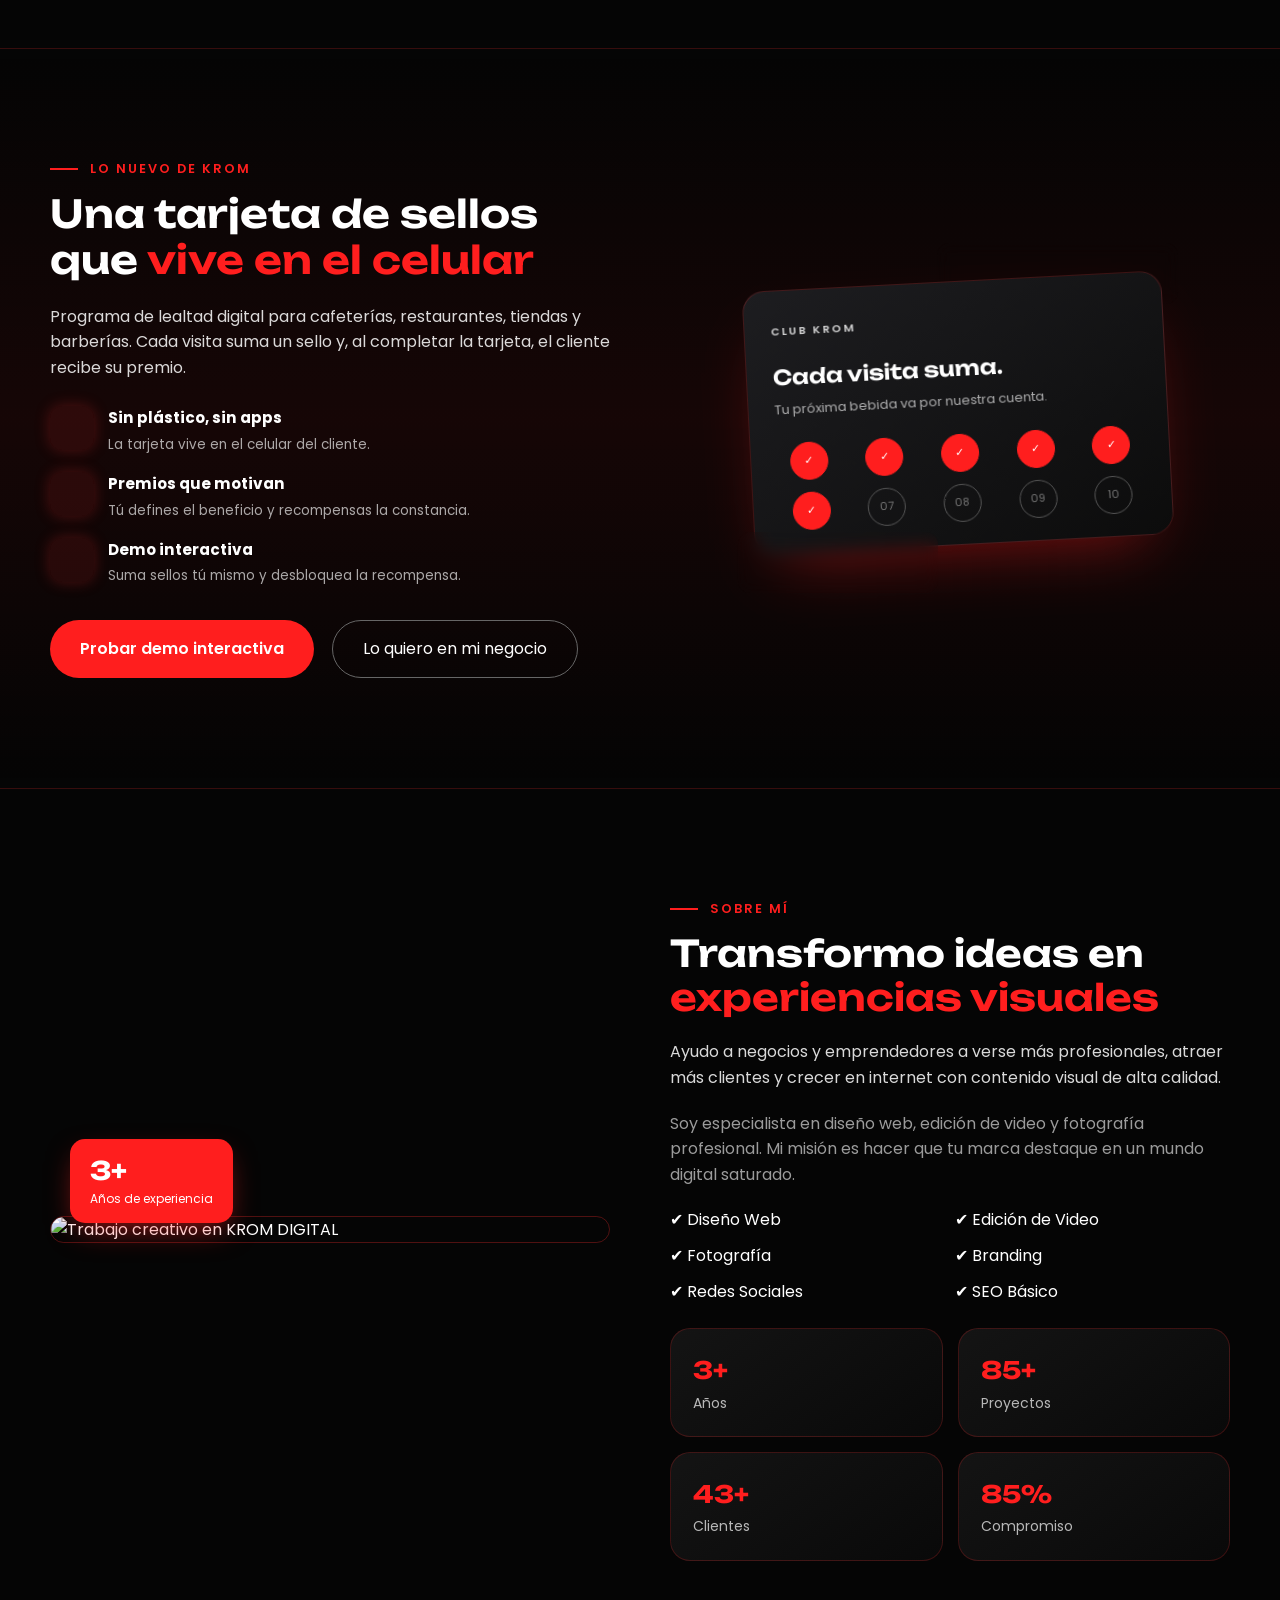
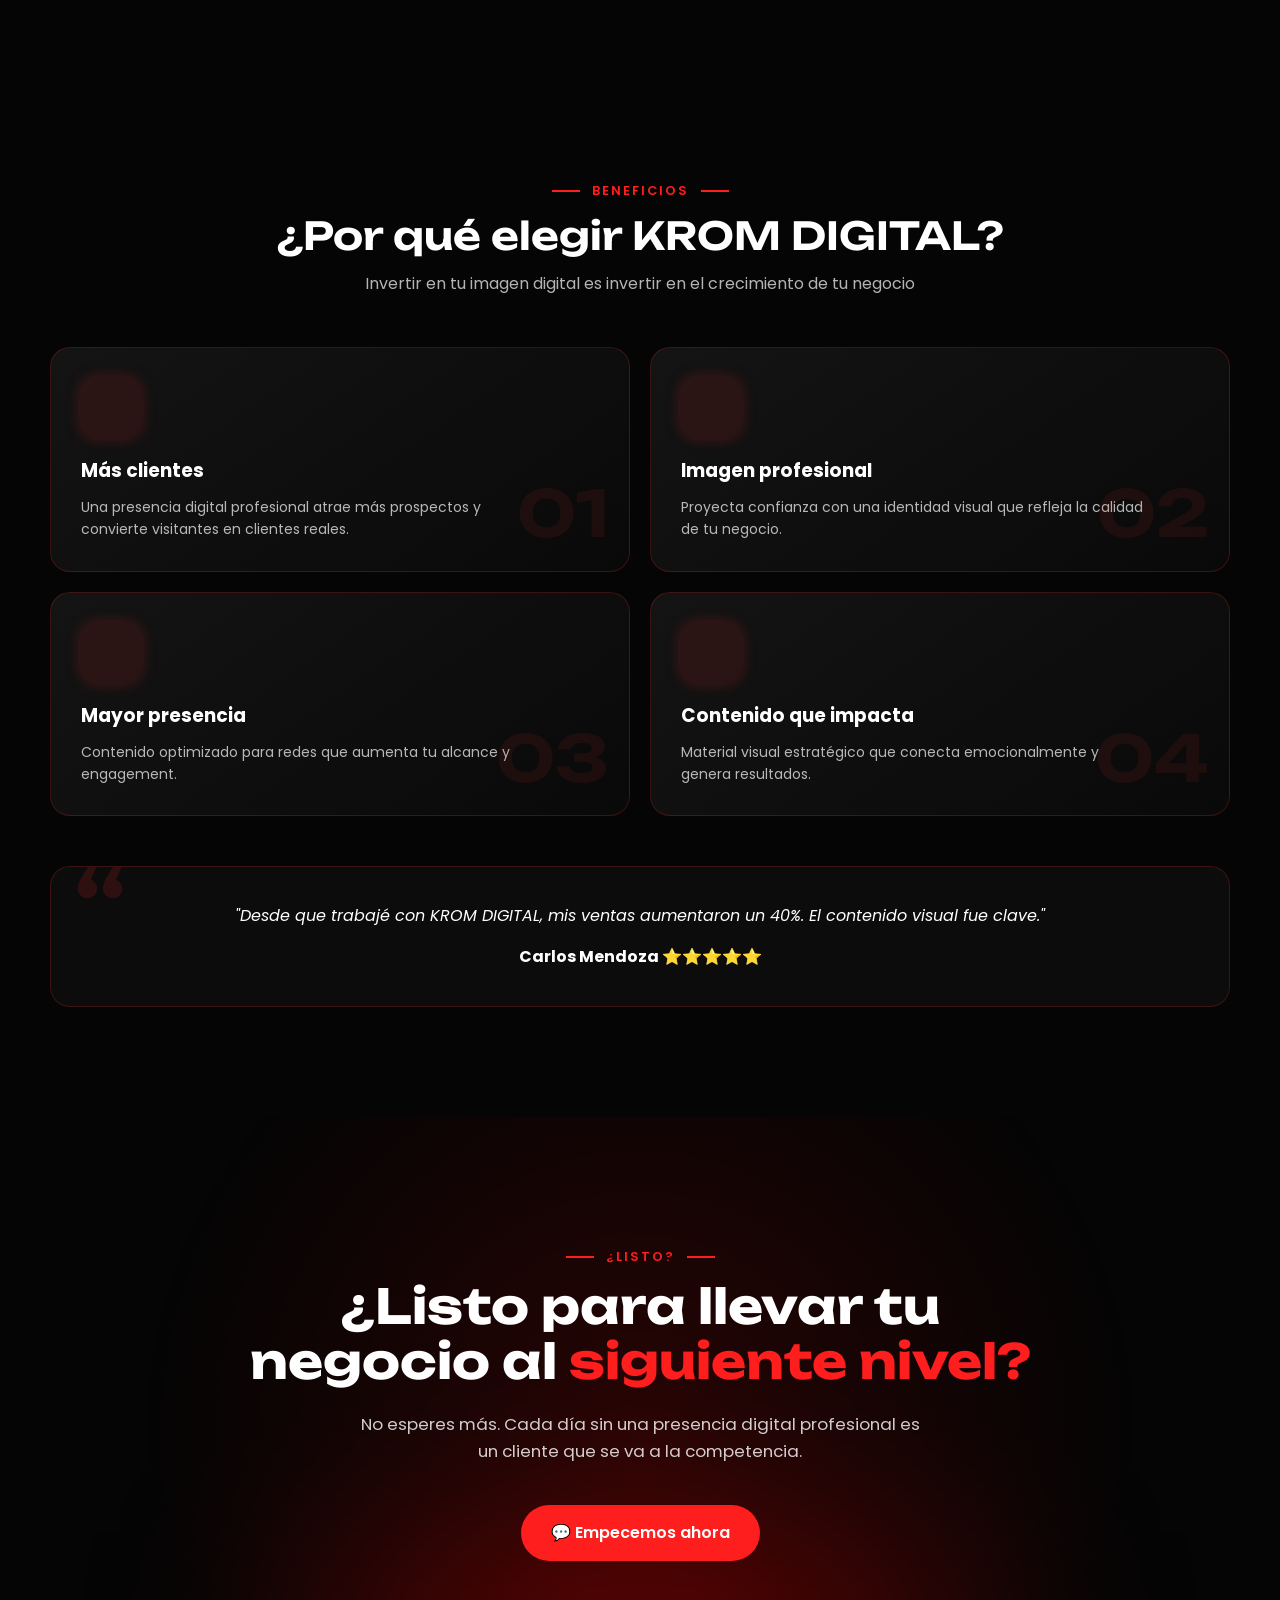
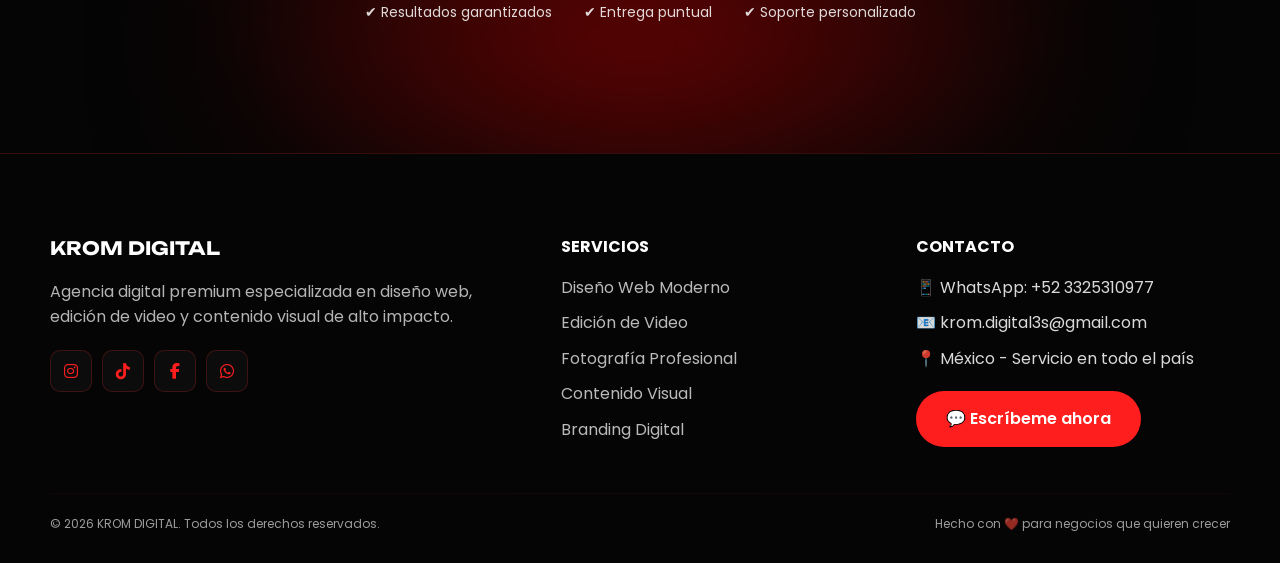
==== commit 84952300: "Agrega imagen para compartir y favicon con fondo oscuro" ====
--- a/index.html
+++ b/index.html
@@ -12,17 +12,23 @@
 <meta property="og:title" content="KROM DIGITAL | Diseño Web y Marketing Digital">
 <meta property="og:description" content="Diseño web, aplicaciones, marketing digital, contenido para redes sociales y soluciones digitales para negocios.">
 <meta property="og:url" content="https://kromdigital.com.mx/">
-<meta property="og:image" content="https://kromdigital.com.mx/logo.png">
+<meta property="og:image" content="https://kromdigital.com.mx/og-image.png">
+<meta property="og:image:width" content="1200">
+<meta property="og:image:height" content="630">
 <meta property="og:site_name" content="KROM DIGITAL">
 <meta property="og:locale" content="es_MX">
 
-<link rel="icon" href="logo.png" type="image/png">
+<meta name="twitter:card" content="summary_large_image">
+<meta name="twitter:image" content="https://kromdigital.com.mx/og-image.png">
+
+<link rel="icon" href="favicon.ico" sizes="any">
+<link rel="icon" href="favicon.png" type="image/png">
+<link rel="apple-touch-icon" href="apple-touch-icon.png">
 <link rel="preconnect" href="https://fonts.googleapis.com">
 <link rel="preconnect" href="https://fonts.gstatic.com" crossorigin>
 <link href="https://fonts.googleapis.com/css2?family=Poppins:wght@300;400;600;800&family=Unbounded:wght@500;600;700&display=swap" rel="stylesheet">
 <link rel="stylesheet" href="https://cdnjs.cloudflare.com/ajax/libs/font-awesome/6.5.0/css/all.min.css">
 <script src="https://unpkg.com/lucide@latest"></script>
-
 <style>
 /* ============ BASE ============ */
 :root{
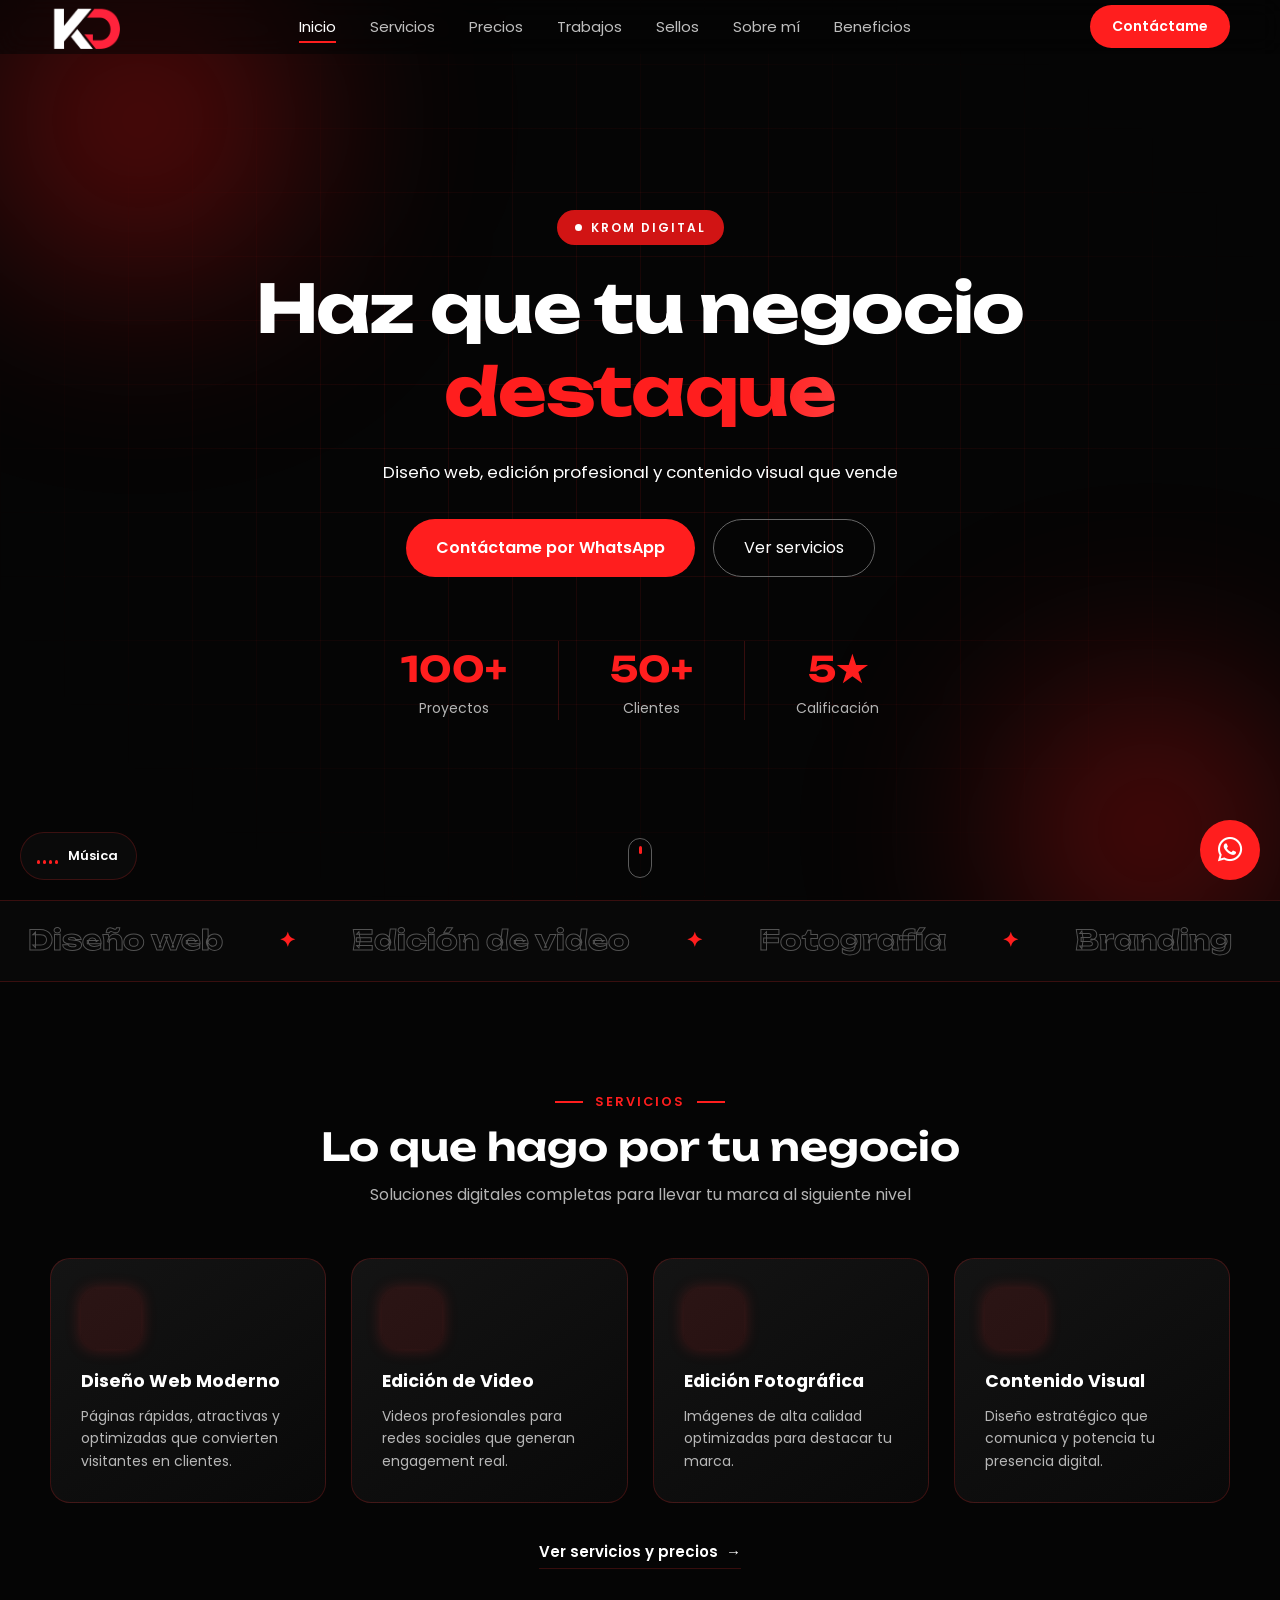
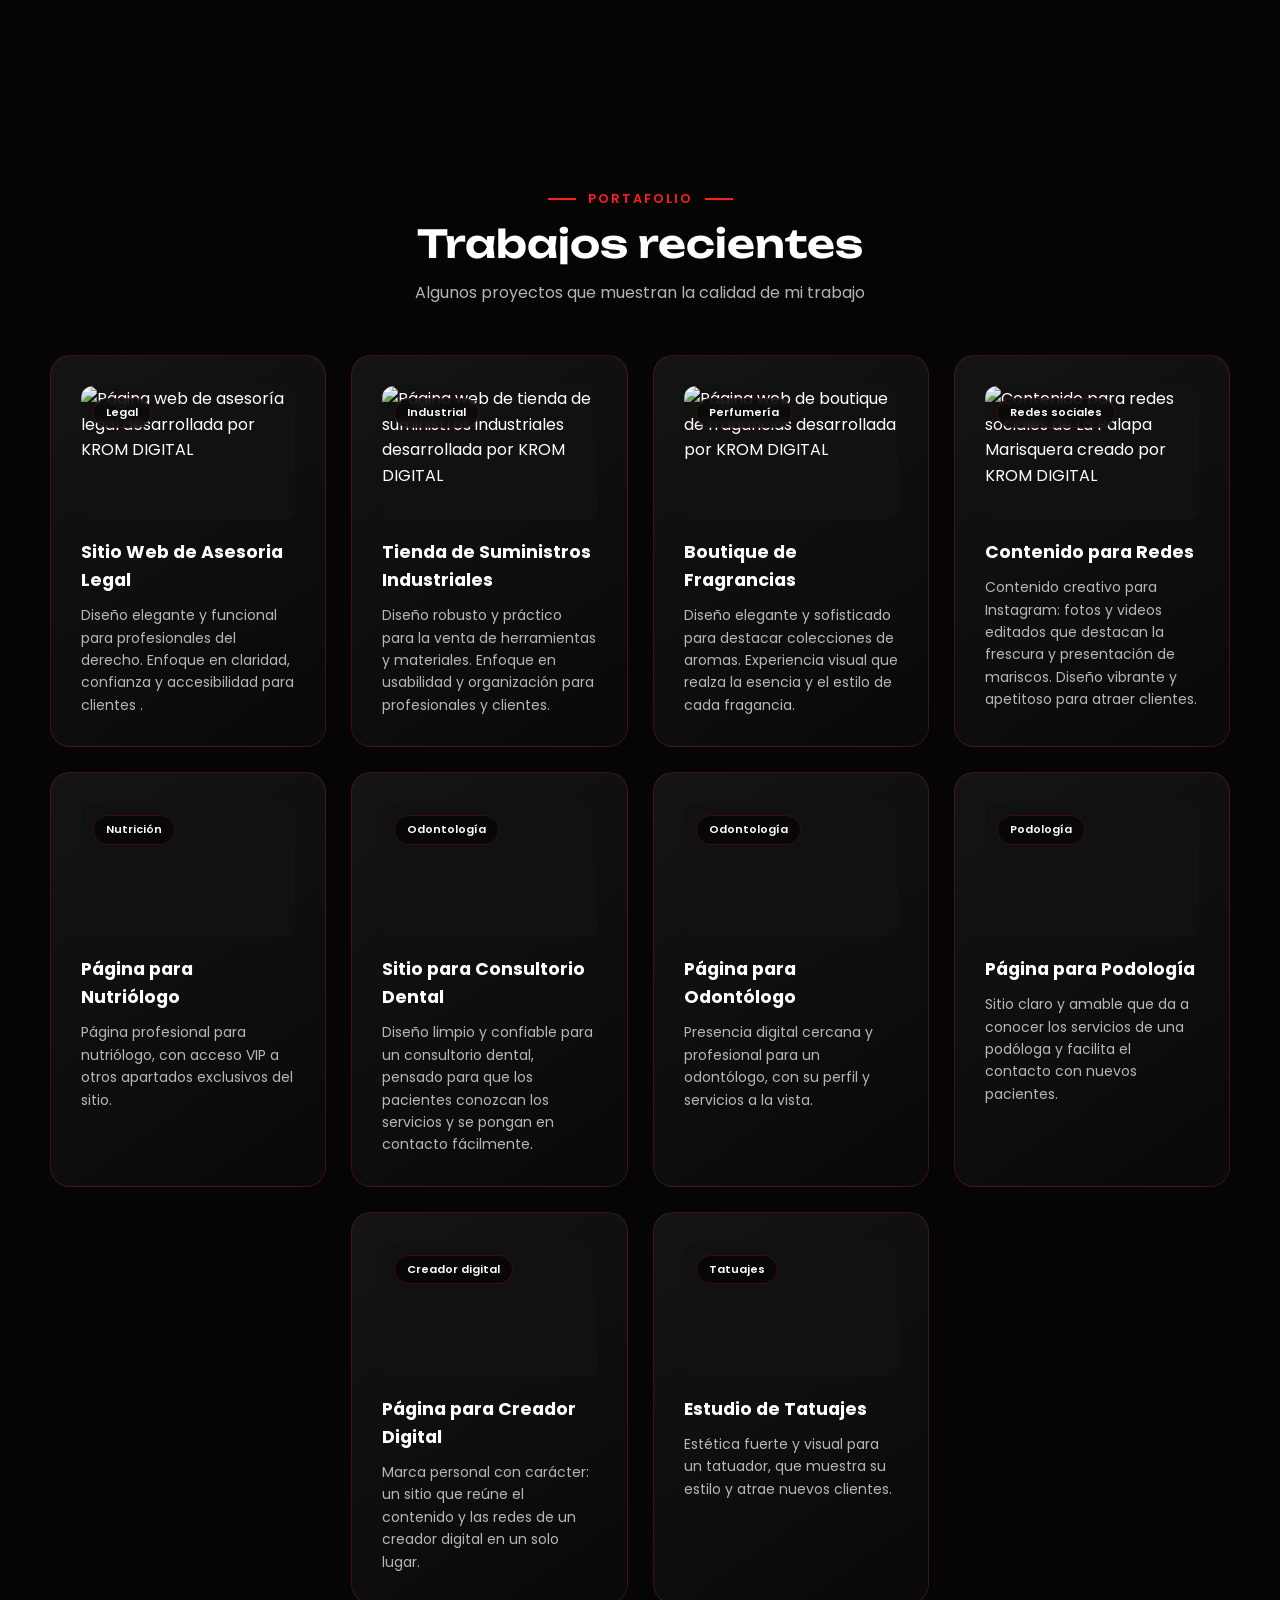
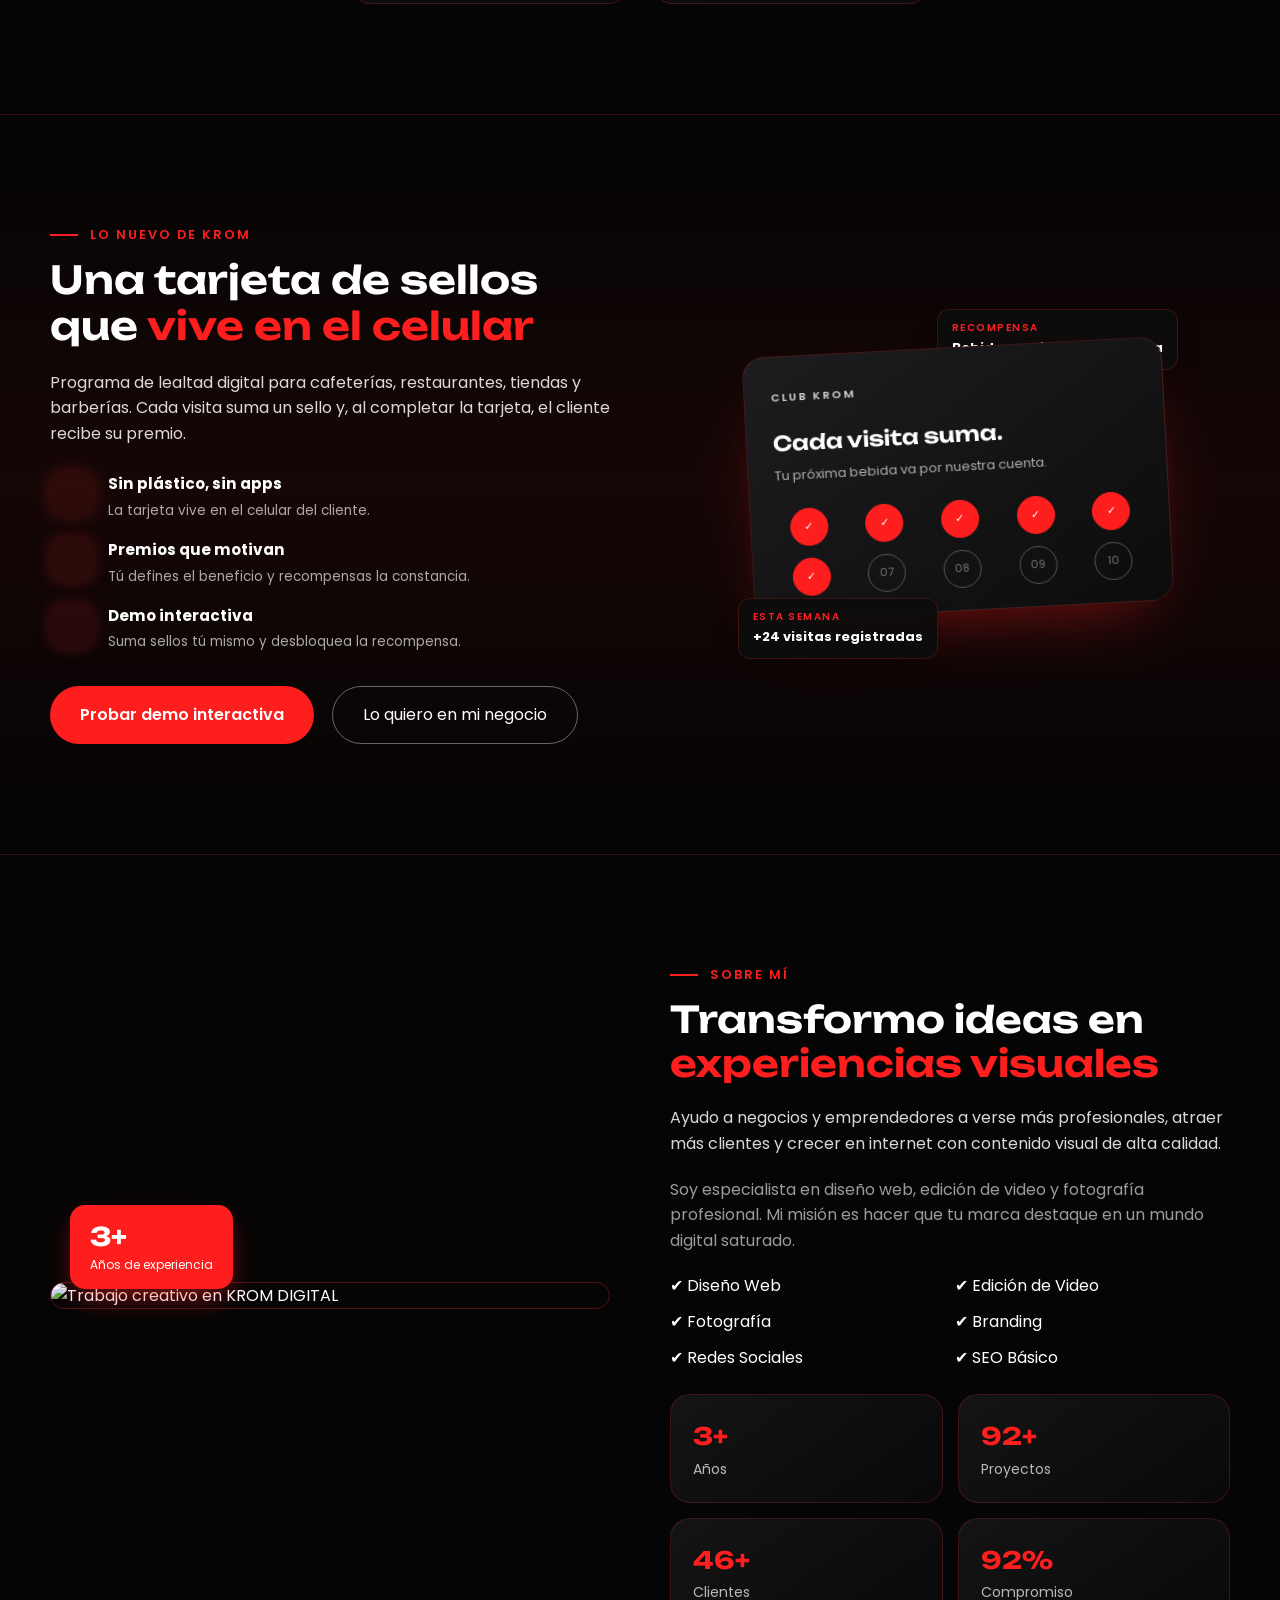
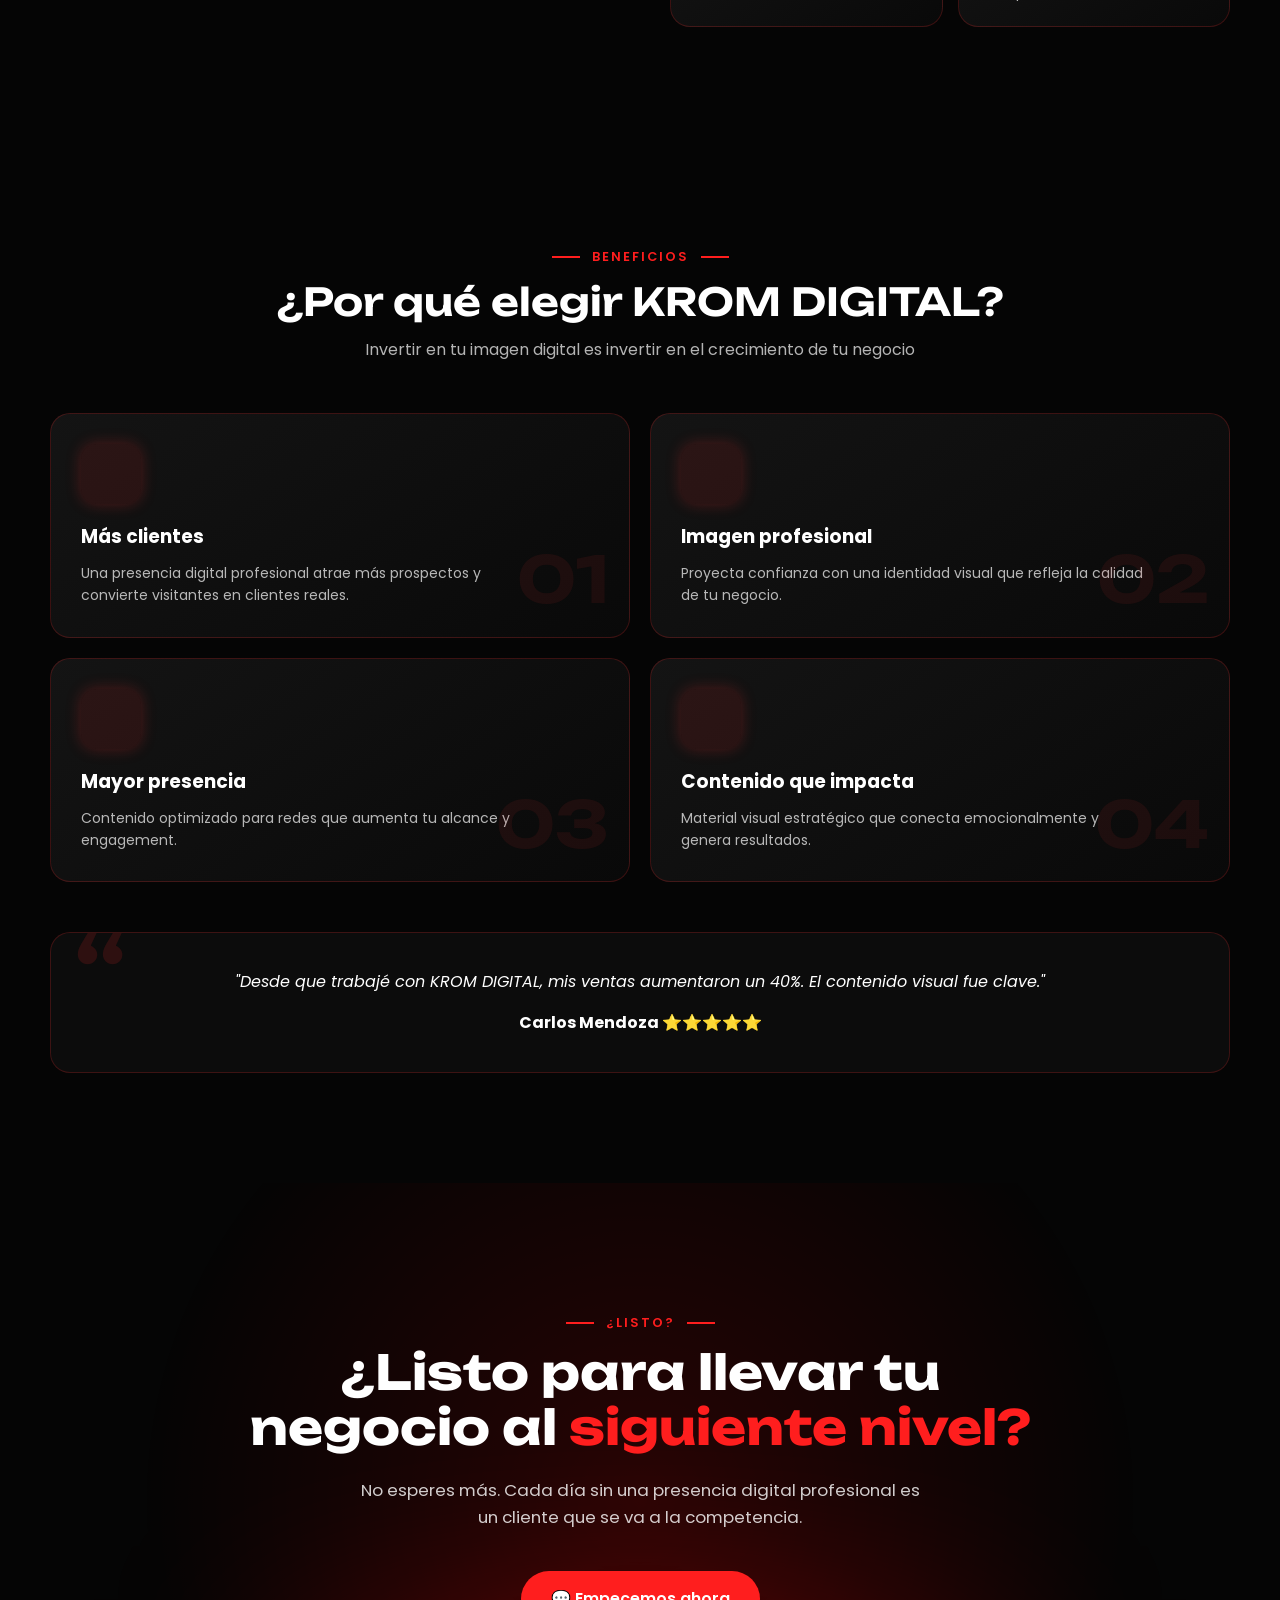
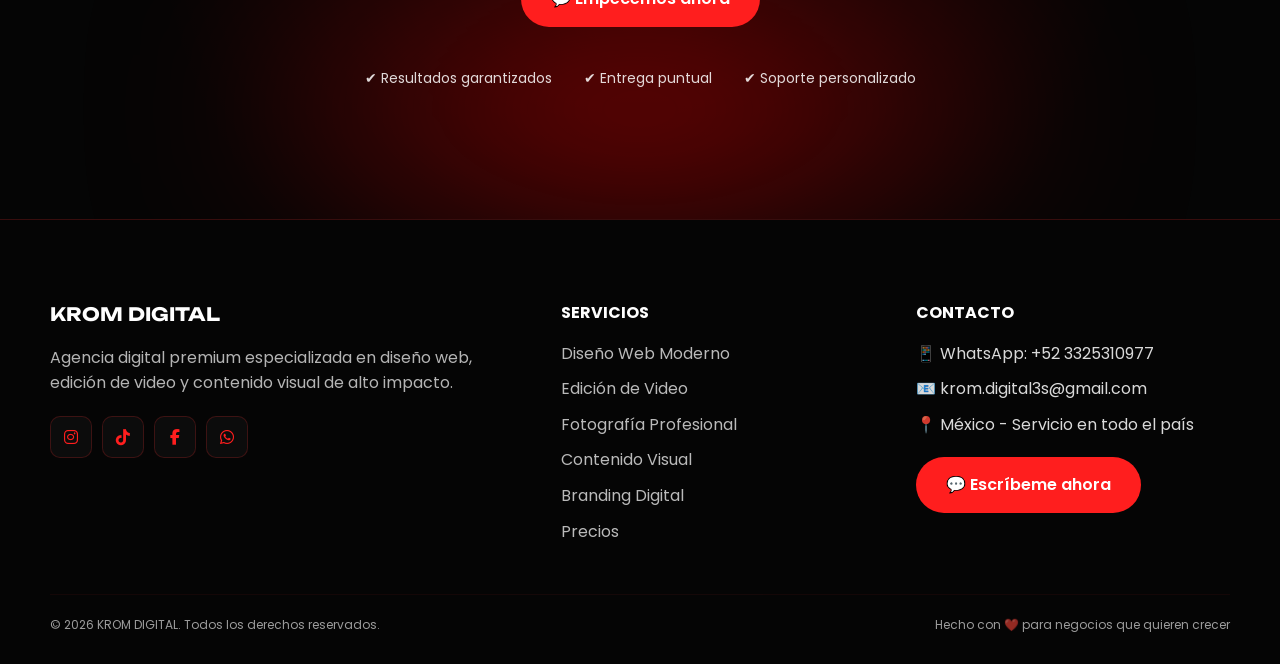
==== commit 9364d78f: "Agrega enlace a la página de precios" ====
--- a/index.html
+++ b/index.html
@@ -456,7 +456,15 @@
   .sellos-container{grid-template-columns:1fr}
 }
 
-
+/* enlace sutil a precios */
+.more-link{margin-top:36px}
+.more-link a{
+  display:inline-flex;align-items:center;gap:8px;
+  color:#fff;text-decoration:none;font-size:15px;font-weight:600;
+  padding-bottom:4px;border-bottom:1px solid var(--line);
+  transition:color .3s, border-color .3s, gap .3s var(--ease);
+}
+.more-link a:hover{color:var(--red);border-color:var(--red);gap:14px}
 
 
 /* ============ SOBRE MÍ ============ */
@@ -749,6 +757,7 @@
   <ul>
     <li><a href="#inicio">Inicio</a></li>
     <li><a href="#servicios">Servicios</a></li>
+    <li><a href="precios/">Precios</a></li>
     <li><a href="#portafolio">Trabajos</a></li>
     <li><a href="#sellos">Sellos</a></li>
     <li><a href="#sobre">Sobre mí</a></li>
@@ -846,6 +855,7 @@
       <p>Diseño estratégico que comunica y potencia tu presencia digital.</p>
     </div>
   </div>
+    <p class="more-link fade"><a href="precios/">Ver servicios y precios <span aria-hidden="true">→</span></a></p>
 </section>
 
 <!-- PORTAFOLIO -->
@@ -1138,6 +1148,7 @@
         <li><a href="#servicios">Fotografía Profesional</a></li>
         <li><a href="#servicios">Contenido Visual</a></li>
         <li><a href="#servicios">Branding Digital</a></li>
+        <li><a href="precios/">Precios</a></li>
       </ul>
     </div>
 
@@ -1299,7 +1310,9 @@
   });
 }, { rootMargin:'-45% 0px -50% 0px' });
 navLinks.forEach(l => {
-  const sec = document.querySelector(l.getAttribute('href'));
+  const href = l.getAttribute('href');
+  if(href.charAt(0) !== '#') return;
+  const sec = document.querySelector(href);
   if(sec) spy.observe(sec);
 });
 
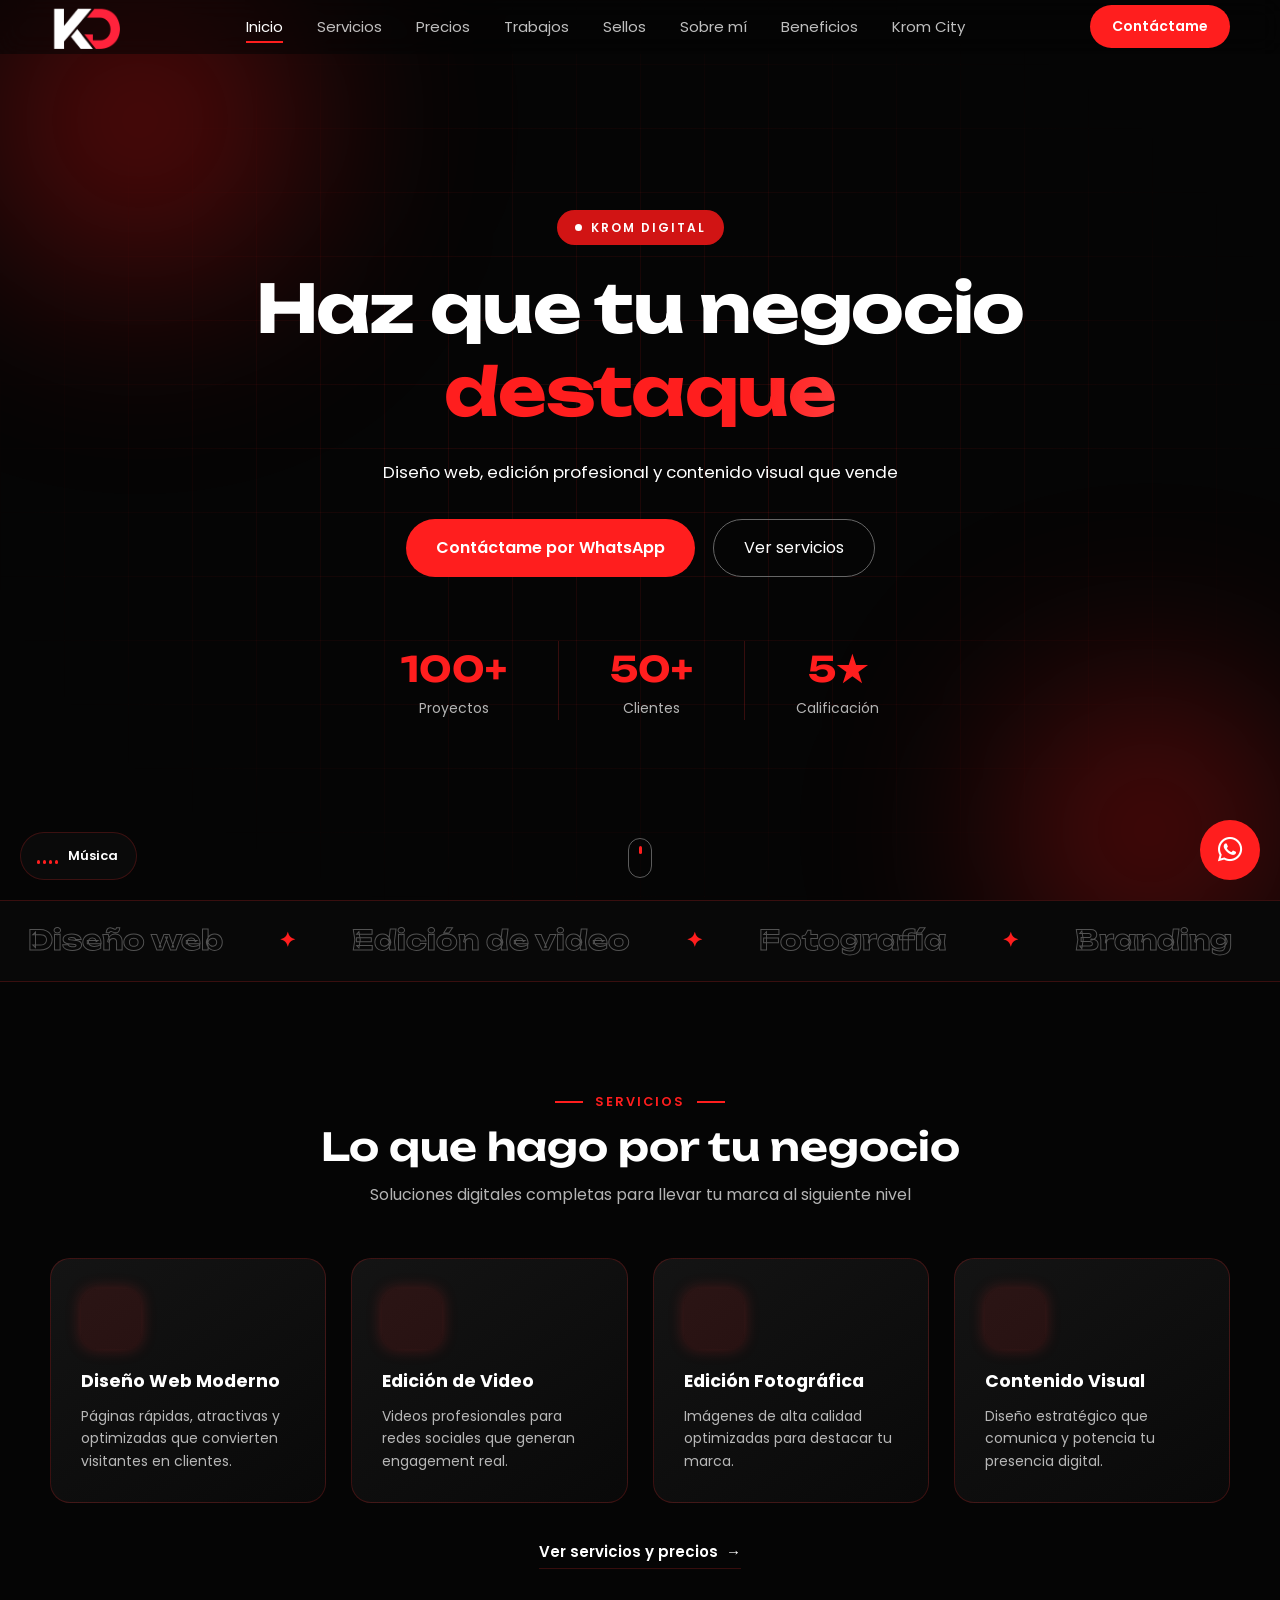
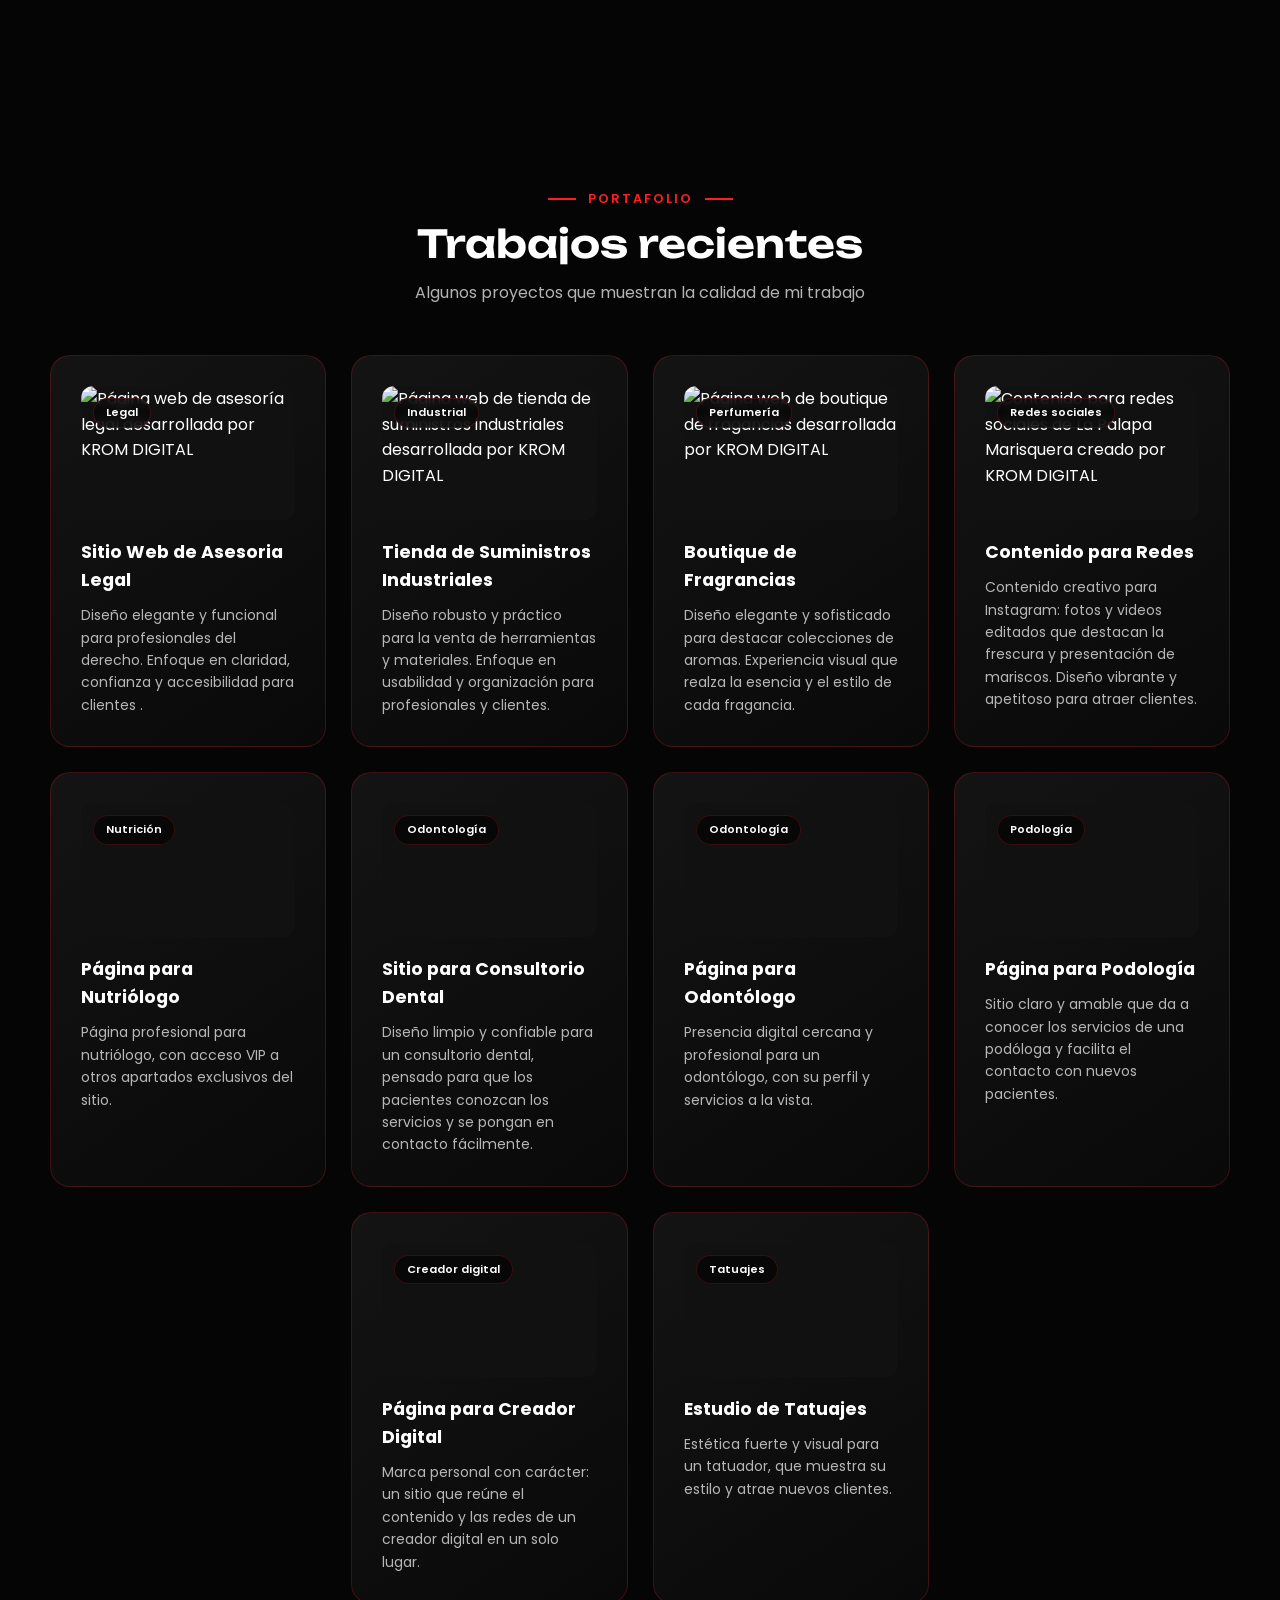
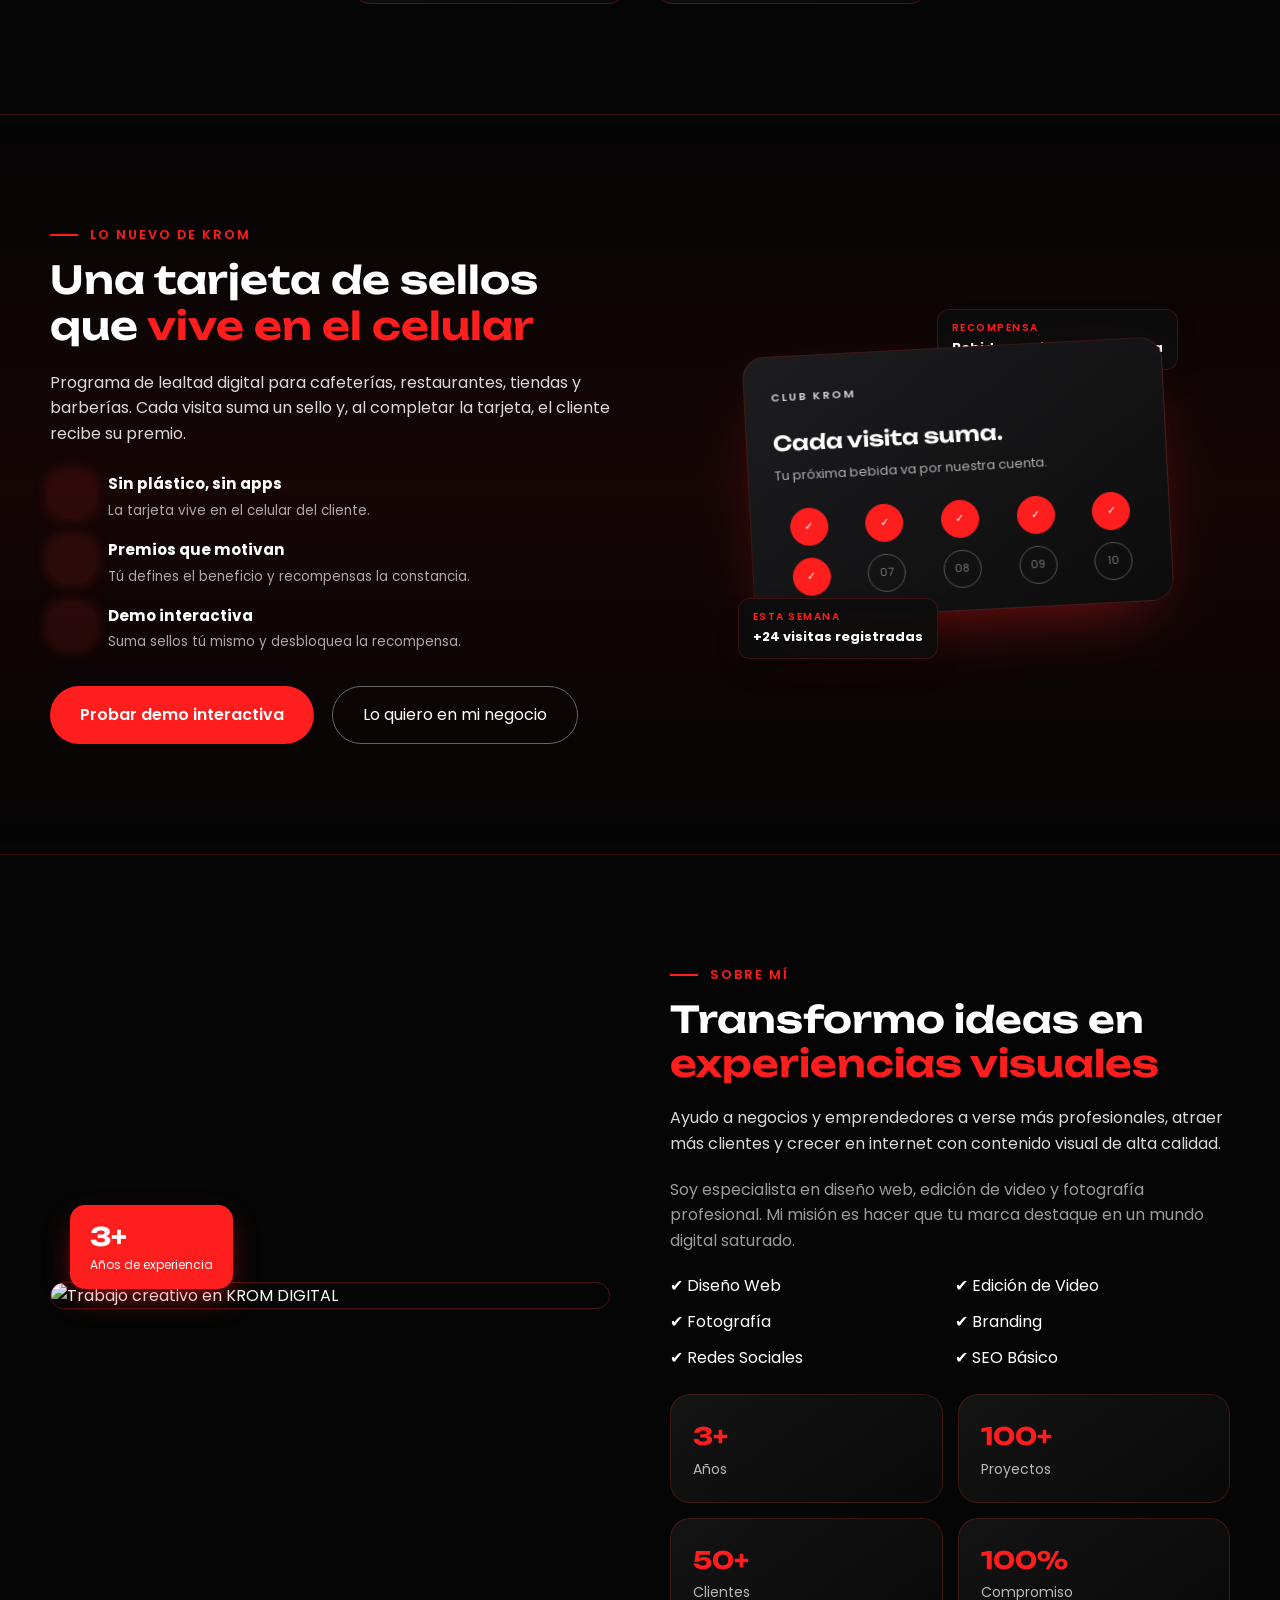
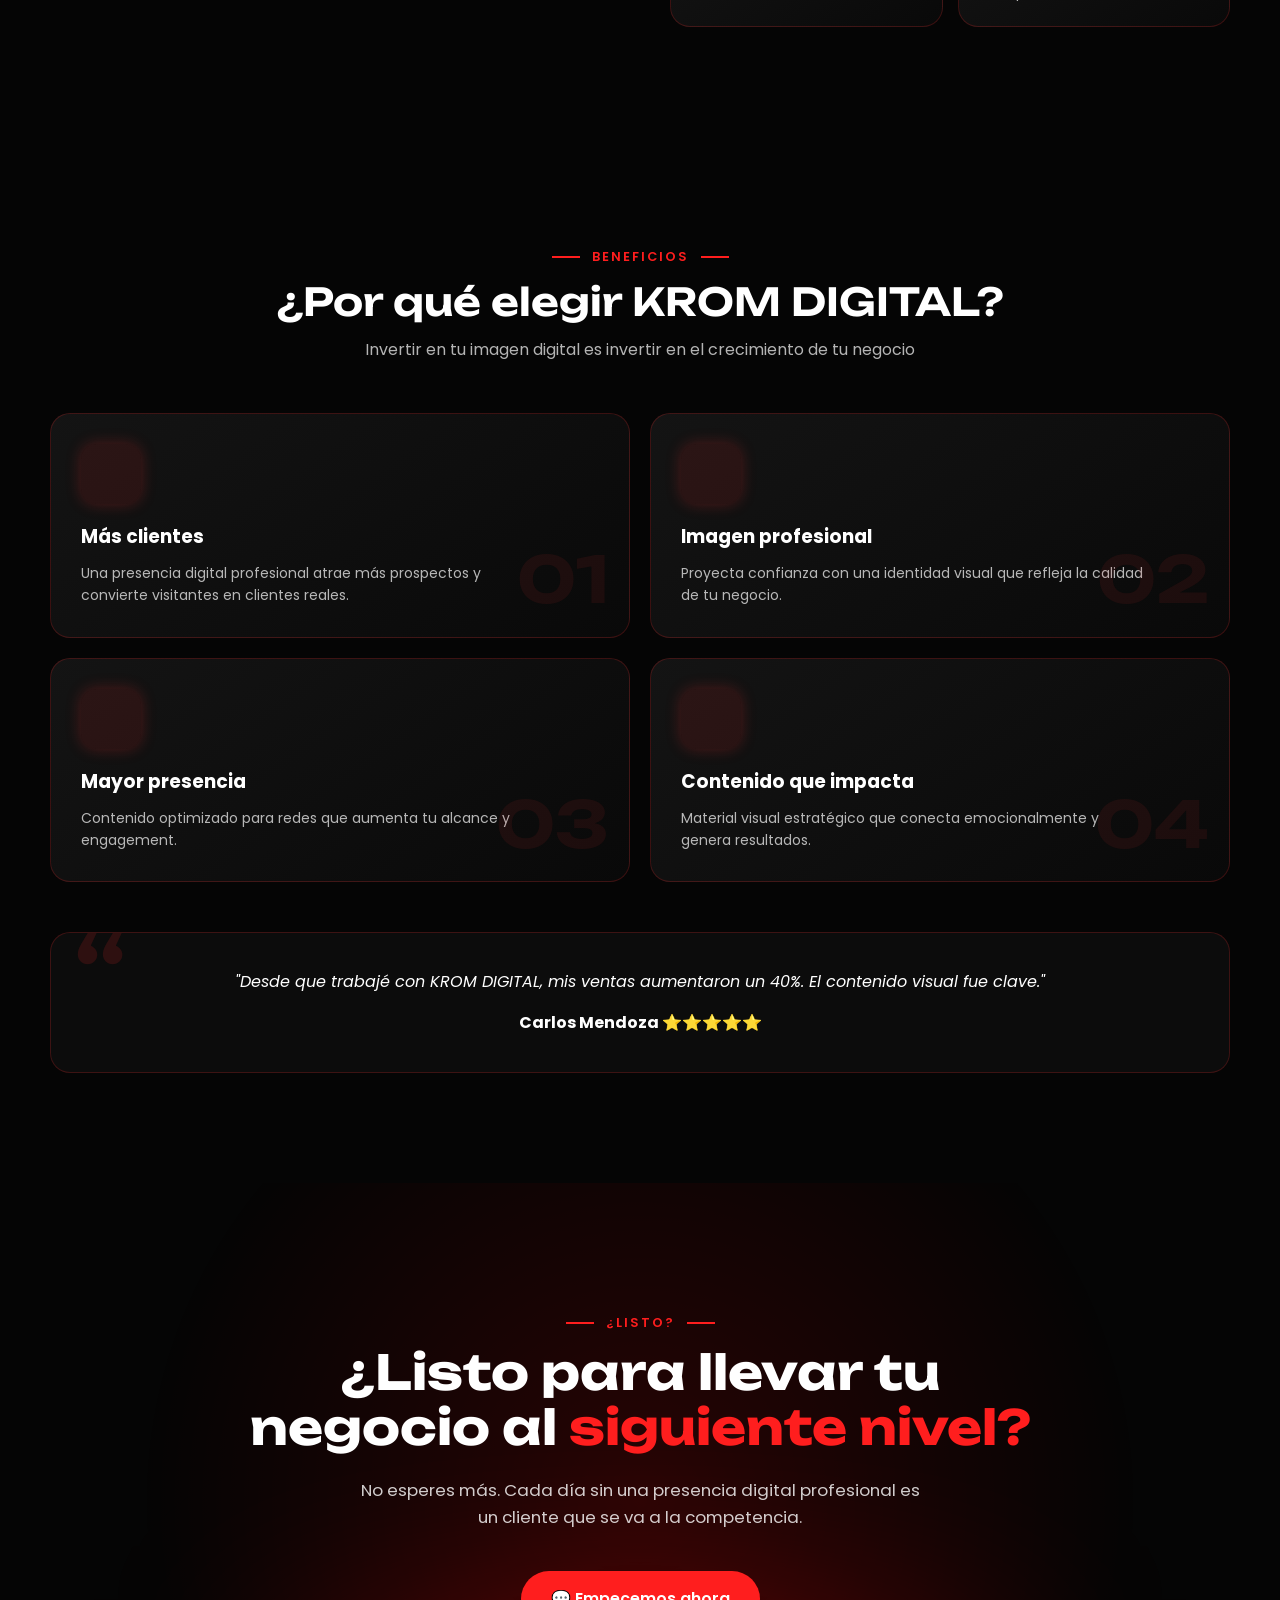
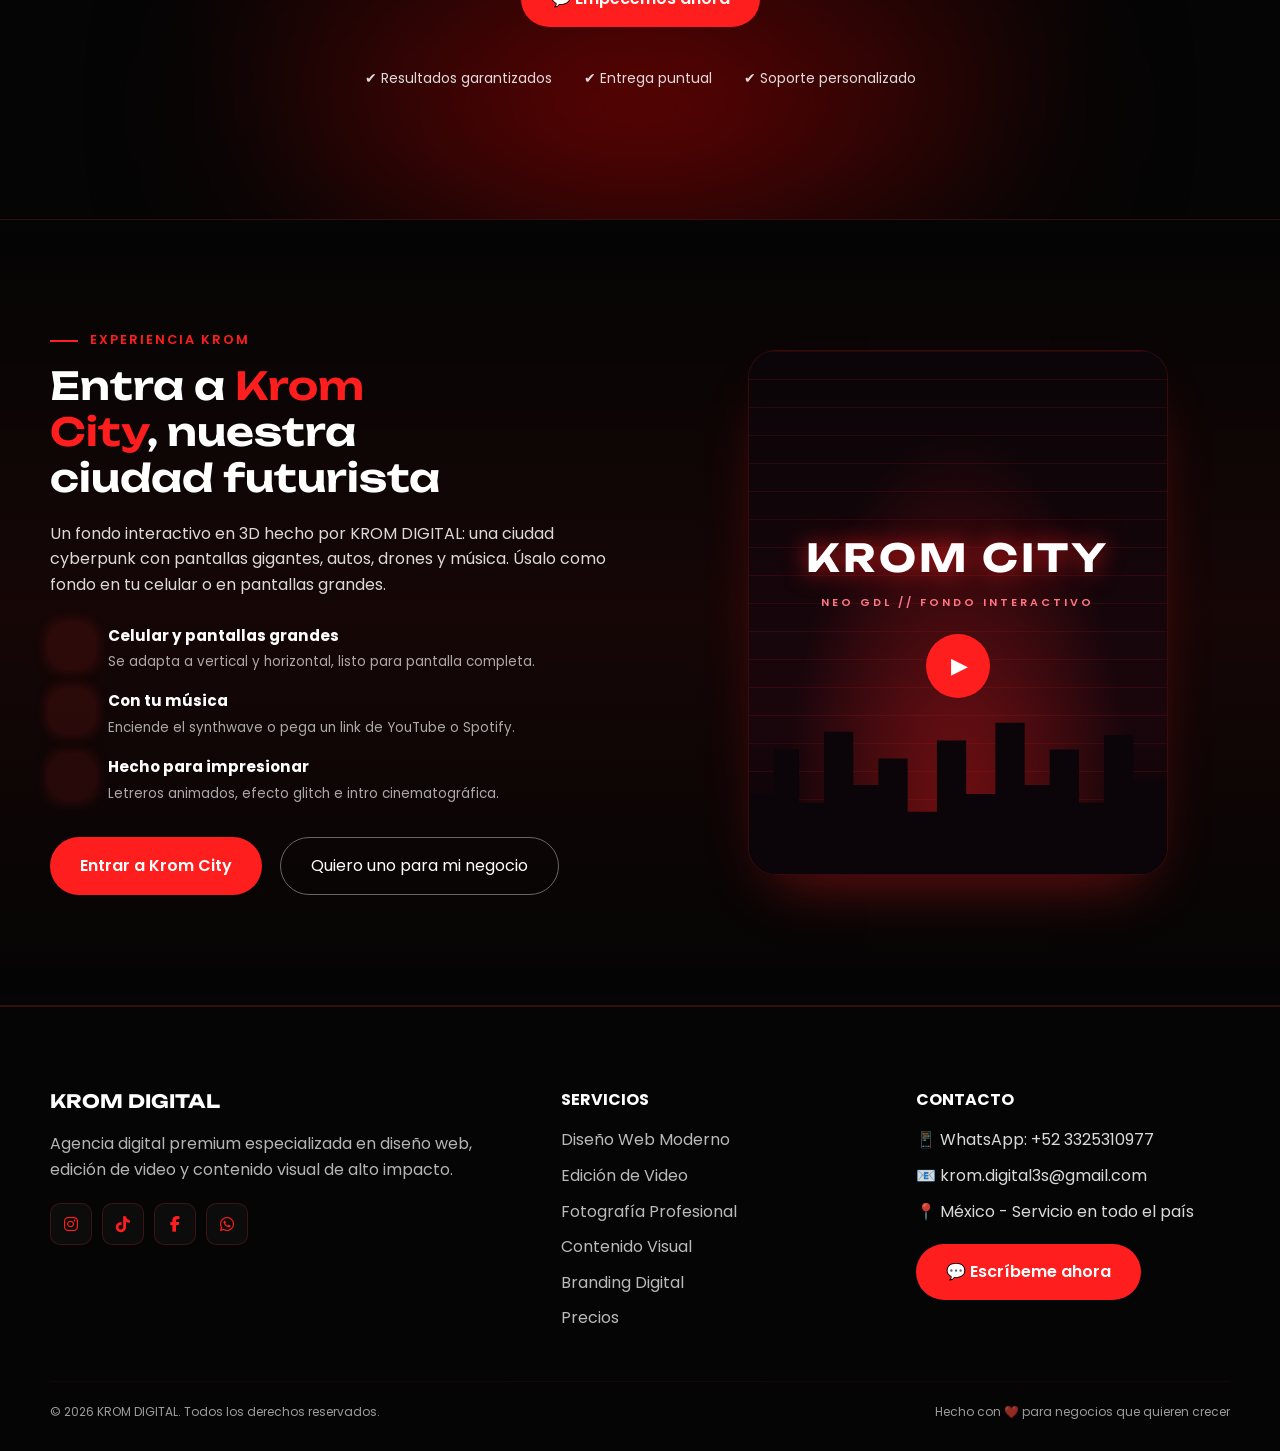
==== commit fa7048b1: "Agrega seccion Krom City" ====
--- a/index.html
+++ b/index.html
@@ -646,6 +646,41 @@
   .music.playing .eq i{animation:none;height:70%}
 }
 
+
+/* ============ KROM CITY ============ */
+.city-preview{
+  position:relative;width:100%;max-width:420px;margin-inline:auto;
+  aspect-ratio:4/5;border-radius:28px;overflow:hidden;
+  border:1px solid var(--line);background:#050305;
+  box-shadow:0 30px 60px -28px rgba(255,30,30,.45);
+}
+.city-poster{
+  position:absolute;inset:0;width:100%;
+  display:flex;flex-direction:column;align-items:center;justify-content:center;gap:22px;
+  border:0;cursor:pointer;color:#fff;text-align:center;
+  background:
+    radial-gradient(ellipse at 50% 100%, rgba(255,30,30,.45), transparent 60%),
+    linear-gradient(rgba(255,30,30,.12) 1px, transparent 1px) 0 0/100% 28px,
+    linear-gradient(180deg,#0a0508,#1a060c 70%,#050305);
+}
+.city-poster::after{
+  content:"";position:absolute;left:0;right:0;bottom:0;height:34%;background:#0b0408;
+  clip-path:polygon(0 100%,0 55%,6% 55%,6% 30%,12% 30%,12% 60%,18% 60%,18% 20%,25% 20%,25% 50%,31% 50%,31% 35%,38% 35%,38% 65%,45% 65%,45% 25%,52% 25%,52% 55%,59% 55%,59% 15%,66% 15%,66% 50%,72% 50%,72% 30%,79% 30%,79% 60%,85% 60%,85% 22%,92% 22%,92% 48%,100% 48%,100% 100%);
+}
+.city-poster>*{position:relative;z-index:1}
+.city-poster b{display:block;font-family:var(--display);font-size:clamp(1.6rem,4vw,2.4rem);letter-spacing:.08em;text-shadow:0 0 24px rgba(255,30,30,.8)}
+.city-poster small{display:block;margin-top:6px;font-size:11px;letter-spacing:3px;color:#ff7585;font-weight:600}
+.city-play{
+  width:64px;height:64px;border-radius:50%;display:grid;place-items:center;
+  background:var(--red);font-size:22px;padding-left:4px;
+  animation:pulse 2s infinite;transition:transform .3s var(--ease);
+}
+.city-poster:hover .city-play{transform:scale(1.12)}
+.city-preview iframe{position:absolute;inset:0;width:100%;height:100%;border:0}
+@media (max-width:1100px){nav ul{gap:20px}}
+
+
+
 /* ============ KEYFRAMES ============ */
 @keyframes lineUp{to{translate:0 0}}
 @keyframes rise{to{opacity:1;translate:0 0}}
@@ -762,6 +797,7 @@
     <li><a href="#sellos">Sellos</a></li>
     <li><a href="#sobre">Sobre mí</a></li>
     <li><a href="#beneficios">Beneficios</a></li>
+    <li><a href="#krom-city">Krom City</a></li>
   </ul>
 
   <a class="btn" href="#contacto">Contáctame</a>
@@ -1124,6 +1160,47 @@
   </div>
 </section>
 
+
+<!-- KROM CITY -->
+<section id="krom-city" class="sellos city">
+  <div class="sellos-container">
+
+    <div class="sellos-text fade">
+      <p class="tag">EXPERIENCIA KROM</p>
+      <h2>Entra a <span>Krom City</span>, nuestra ciudad futurista</h2>
+      <p class="desc">Un fondo interactivo en 3D hecho por KROM DIGITAL: una ciudad cyberpunk con pantallas gigantes, autos, drones y música. Úsalo como fondo en tu celular o en pantallas grandes.</p>
+
+      <ul class="sellos-points">
+        <li>
+          <div class="icon"><i data-lucide="monitor-smartphone"></i></div>
+          <div><b>Celular y pantallas grandes</b><span>Se adapta a vertical y horizontal, listo para pantalla completa.</span></div>
+        </li>
+        <li>
+          <div class="icon"><i data-lucide="music"></i></div>
+          <div><b>Con tu música</b><span>Enciende el synthwave o pega un link de YouTube o Spotify.</span></div>
+        </li>
+        <li>
+          <div class="icon"><i data-lucide="sparkles"></i></div>
+          <div><b>Hecho para impresionar</b><span>Letreros animados, efecto glitch e intro cinematográfica.</span></div>
+        </li>
+      </ul>
+
+      <div class="buttons">
+        <a class="btn-main" href="krom-city/">Entrar a Krom City</a>
+        <a class="btn-outline" href="https://wa.me/523325310977?text=Hola%20KROM%20DIGITAL%2C%20me%20interesa%20un%20fondo%20animado%20como%20Krom%20City%20para%20mi%20negocio" target="_blank" rel="noopener">Quiero uno para mi negocio</a>
+      </div>
+    </div>
+
+    <div class="city-preview fade">
+      <button class="city-poster" type="button" aria-label="Cargar vista previa de Krom City">
+        <span><b>KROM CITY</b><small>NEO GDL // FONDO INTERACTIVO</small></span>
+        <span class="city-play" aria-hidden="true">▶</span>
+      </button>
+    </div>
+
+  </div>
+</section>
+
 <!-- FOOTER -->
 <footer class="footer">
   <div class="footer-container">
@@ -1373,6 +1450,21 @@
   });
 })();
 
+// ---- Krom City: la vista previa se carga solo al hacer clic
+(function(){
+  const btn = document.querySelector('.city-poster');
+  if(!btn) return;
+  btn.addEventListener('click', function(){
+    const f = document.createElement('iframe');
+    f.src = 'krom-city/';
+    f.title = 'Vista previa de Krom City';
+    f.allow = 'autoplay; fullscreen';
+    f.setAttribute('allowfullscreen', '');
+    btn.parentNode.appendChild(f);
+    btn.remove();
+  });
+})();
+
 lucide.createIcons();
 </script>
 
